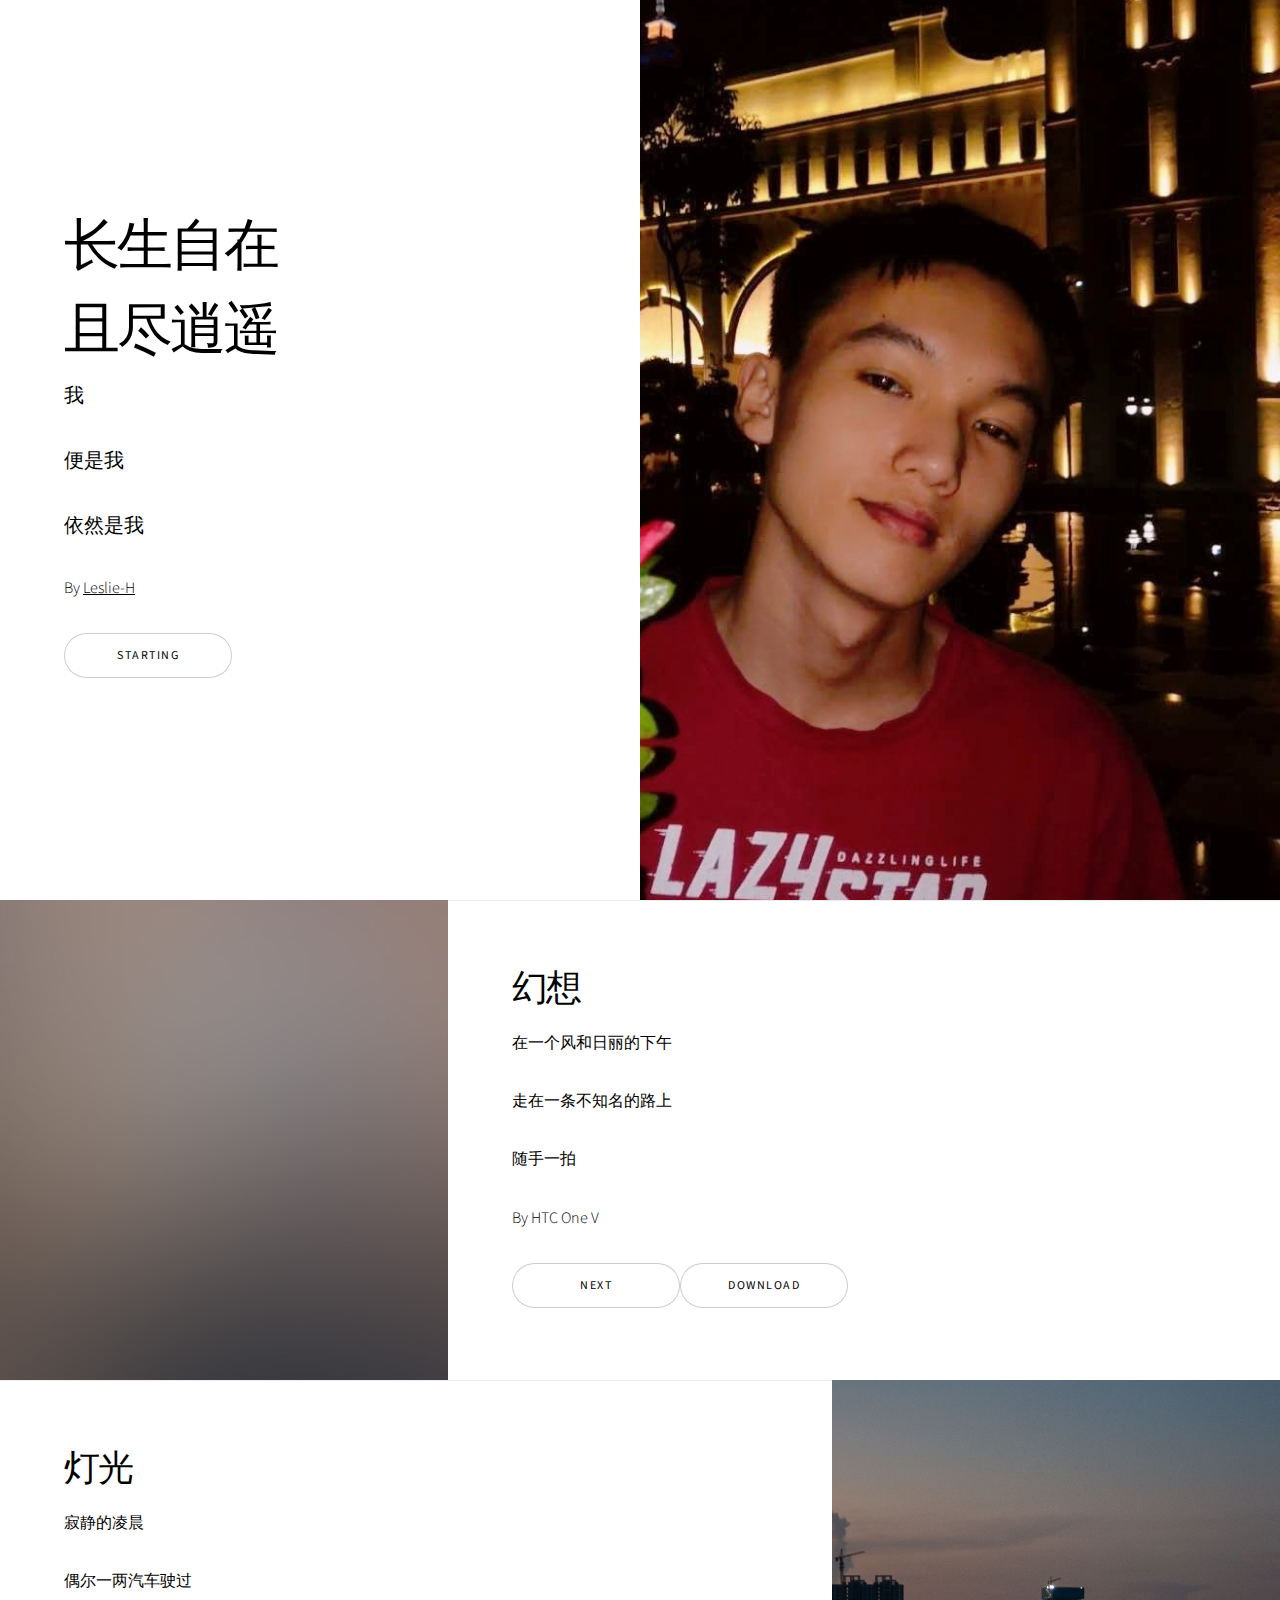
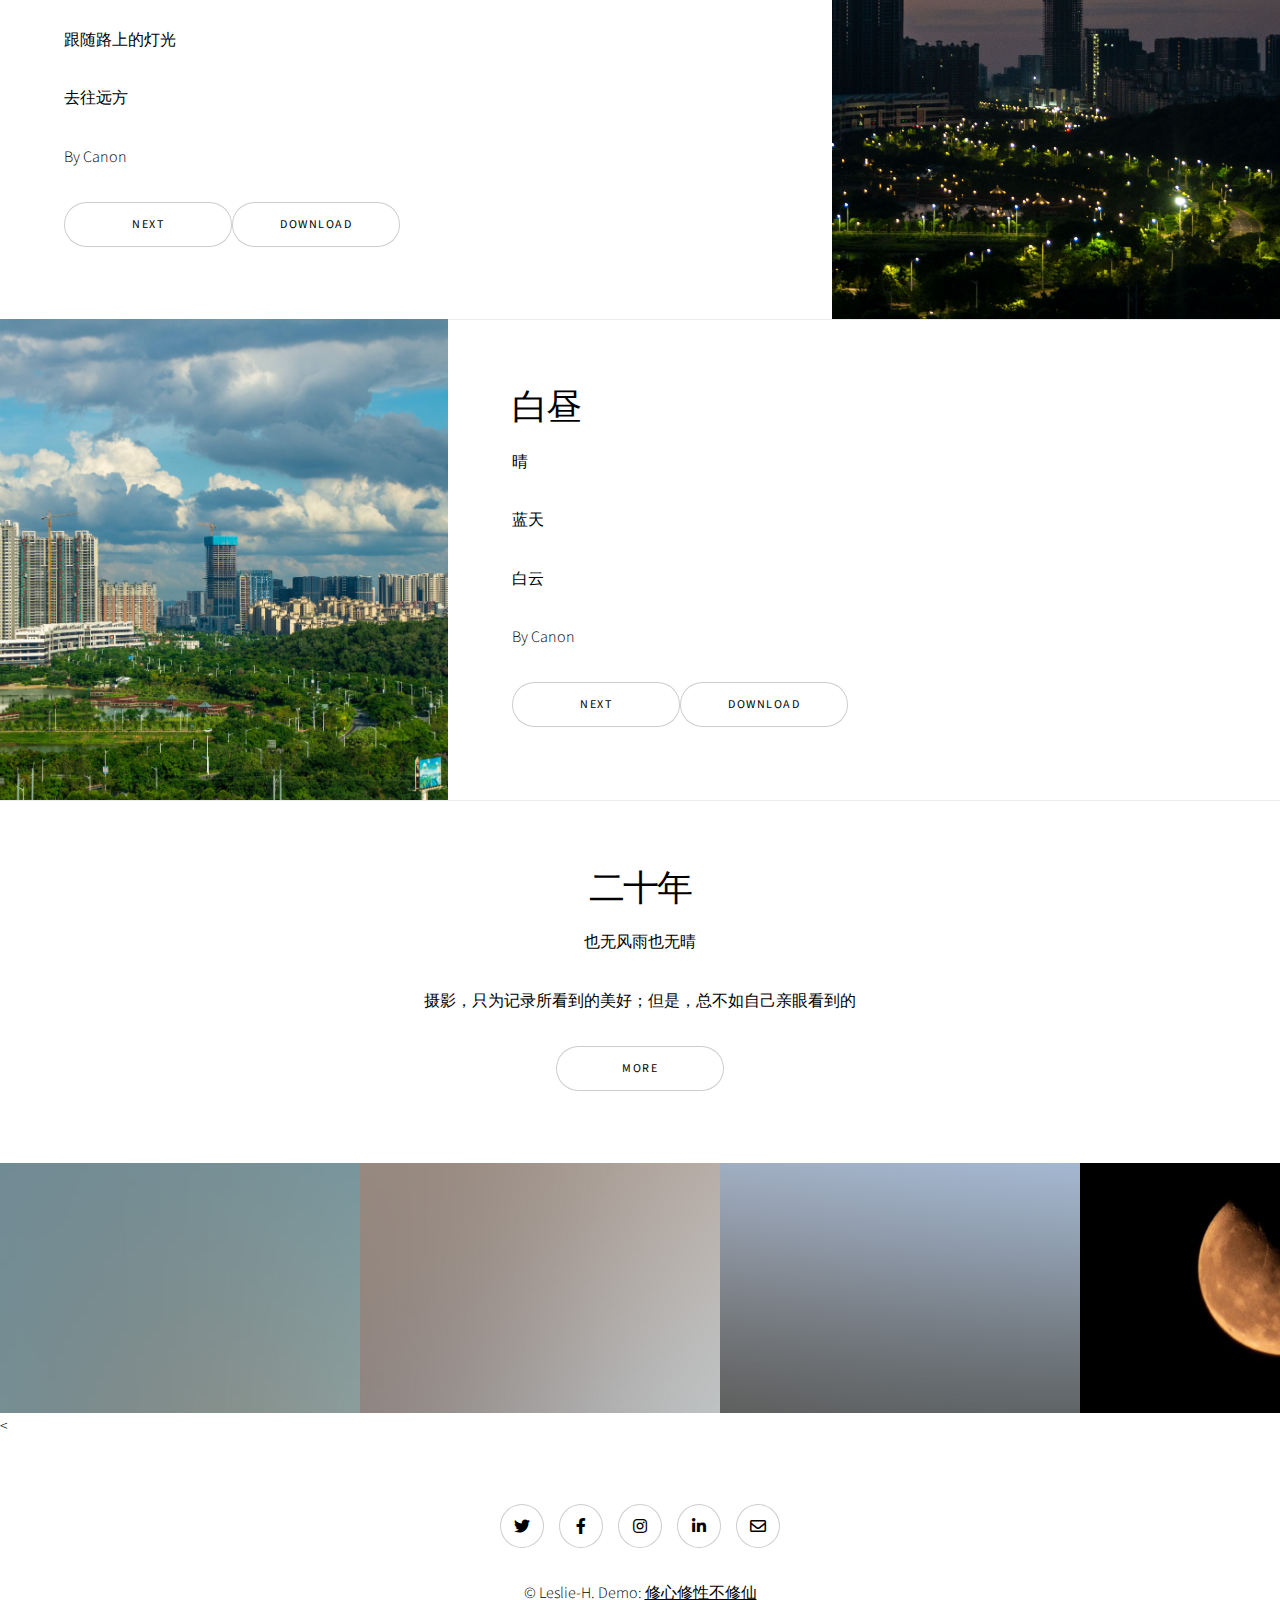
==== index.html @ ae7db15c "update" ====
<!DOCTYPE HTML>
<!--
	Story by HTML5 UP
	html5up.net | @ajlkn
	Free for personal and commercial use under the CCA 3.0 license (html5up.net/license)
-->
<html>
	<head>
		<!--  <link rel="shortcut icon" href=" /favicon.ico" />  -->
		<title>Leslie的天地</title>
		<meta charset="utf-8" />
		<meta name="viewport" content="width=device-width, initial-scale=1, user-scalable=no" />
		<link rel="shortcut icon" href="images/favicon.ico" />
		<link rel="stylesheet" href="assets/css/main.css" />
		<noscript><link rel="stylesheet" href="assets/css/noscript.css" /></noscript>
		<link rel="stylesheet" href="https://s.pageclip.co/v1/pageclip.css" media="screen">
	</head>
	<body class="is-preload">

		<!-- Wrapper -->
			<div id="wrapper" class="divided">

				<!-- One -->
					<section class="banner style1 orient-left content-align-left image-position-right fullscreen onload-image-fade-in onload-content-fade-right">
						<div class="content">
							<h1>长生自在</h1>
							<h1>且尽逍遥</h1>
							<p class="major">我</p>
							<p class="major">便是我</p>
							<p class="major">依然是我</p>
							<p>By	<a href="https://github.com/Leslie-Hung">Leslie-H</a></p>
							<ul class="actions stacked">
								<li><a href="#two" class="button big wide smooth-scroll-middle">starting</a></li>
							</ul>
						</div>
						<div class="image">
							<img src="images/banner.jpg" alt="" />
						</div>
					</section>

				<!-- Two -->
					<section class="spotlight style1 orient-right content-align-left image-position-center onscroll-image-fade-in" id="two">
						<div class="content">
							<h2>幻想</h2>
							<p>在一个风和日丽的下午</p>
							<p>走在一条不知名的路上</p>
							<p>随手一拍</p>
							<p>By	HTC One V</p>
							<ul class="actions stacked">
								<li><a href="#Three" class="button big wide smooth-scroll-middle">next</a><a href="images/spotlight01.jpg" class="button big wide smooth-scroll-middle" download >Download</a></li>
							</ul>
						</div>
						<div class="image">
							<img src="images/spotlight01.jpg" alt="" />
						</div>
					</section>

				<!-- Three -->
					<section class="spotlight style1 orient-left content-align-left image-position-center onscroll-image-fade-in" id="Three">
						<div class="content">
							<h2>灯光</h2>
							<p>寂静的凌晨</p>
							<p>偶尔一两汽车驶过</p>
							<p>跟随路上的灯光</p>
							<p>去往远方</p>
							<p>By	Canon</p>
							<ul class="actions stacked">
								<li><a href="#Four" class="button big wide smooth-scroll-middle">next</a><a href="images/spotlight02.jpg" class="button big wide smooth-scroll-middle" download >Download</a></li>
							</ul>
						</div>
						<div class="image">
							<img src="images/spotlight02.jpg" alt="" />
						</div>
					</section>

				<!-- Four -->
					<section class="spotlight style1 orient-right content-align-left image-position-center onscroll-image-fade-in" id="Four">
						<div class="content">
							<h2>白昼</h2>
							<p>晴</p>
							<p>蓝天</p>
							<p>白云</p>
							<p>By	Canon</p>
							<ul class="actions stacked">
								<li><a href="#more" class="button big wide smooth-scroll-middle">next</a><a href="images/spotlight03.jpg" class="button big wide smooth-scroll-middle" download >Download</a></li>
							</ul>
						</div>
						<div class="image">
							<img src="images/spotlight03.jpg" alt="" />
						</div>
					</section>

				<!-- Five -->
					<section class="wrapper style1 align-center" id="more">
						<div class="inner">
							<h2>二十年</h2>
							<p>也无风雨也无晴</p>
							<p>摄影，只为记录所看到的美好；但是，总不如自己亲眼看到的</p>
							<ul class="actions stacked">
								<li><a href="letter/Photos/index.html" class="button big wide smooth-scroll-middle">More</a></li>
							</ul>
						</div>

						<!-- Gallery -->
							<div class="gallery style2 medium lightbox onscroll-fade-in">
								<article>
									<a href="images/gallery/fulls/01.jpg" class="image">
										<img src="images/gallery/thumbs/01.jpg" alt="" />
									</a>
									<div class="caption">
										<h3>图书馆</h3>
										<p>角度不佳</p>
										<p>光线不好</p>
										<p>技术堪忧</p>
										<ul class="actions fixed">
											<li><span class="button small">点击查看</span></li>
										</ul>
									</div>
								</article>
								<article>
									<a href="images/gallery/fulls/02.jpg" class="image">
										<img src="images/gallery/thumbs/02.jpg" alt="" />
									</a>
									<div class="caption">
										<h3>亭</h3>
										<p>出自罗渣男之手</p>
										<ul class="actions fixed">
											<li><span class="button small">点击查看</span></li>
										</ul>
									</div>
								</article>
								<article>
									<a href="images/gallery/fulls/03.jpg" class="image">
										<img src="images/gallery/thumbs/03.jpg" alt="" />
									</a>
									<div class="caption">
										<h3>教学楼的走廊</h3>
										<p>随意而拍</p>
										<p>无意而为</p>
										<ul class="actions fixed">
											<li><span class="button small">点击查看</span></li>
										</ul>
									</div>
								</article>
								<article>
									<a href="images/gallery/fulls/04.jpg" class="image">
										<img src="images/gallery/thumbs/04.jpg" alt="" />
									</a>
									<div class="caption">
										<h3>家乡的月</h3>
										<p>By	Canon</p>
										<ul class="actions fixed">
											<li><span class="button small">点击查看</span></li>
										</ul>
									</div>
								</article>
								<article>
									<a href="images/gallery/fulls/05.jpg" class="image">
										<img src="images/gallery/thumbs/05.jpg" alt="" />
									</a>
									<div class="caption">
										<h3>宝山</h3>
										<p>By	Nubia</p>
										<ul class="actions fixed">
											<li><span class="button small">点击查看</span></li>
										</ul>
									</div>
								</article>
								<article>
									<a href="images/gallery/fulls/06.jpg" class="image">
										<img src="images/gallery/thumbs/06.jpg" alt="" />
									</a>
									<div class="caption">
										<h3>Sed Tempus</h3>
										<p>Lorem ipsum dolor amet, consectetur magna etiam elit. Etiam sed ultrices.</p>
										<ul class="actions fixed">
											<li><span class="button small">点击查看</span></li>
										</ul>
									</div>
								</article>
								<article>
									<a href="images/gallery/fulls/07.jpg" class="image">
										<img src="images/gallery/thumbs/07.jpg" alt="" />
									</a>
									<div class="caption">
										<h3>Ipsum Lorem</h3>
										<p>Lorem ipsum dolor amet, consectetur magna etiam elit. Etiam sed ultrices.</p>
										<ul class="actions fixed">
											<li><span class="button small">点击查看</span></li>
										</ul>
									</div>
								</article>
								<article>
									<a href="images/gallery/fulls/08.jpg" class="image">
										<img src="images/gallery/thumbs/08.jpg" alt="" />
									</a>
									<div class="caption">
										<h3>Magna Risus</h3>
										<p>Lorem ipsum dolor amet, consectetur magna etiam elit. Etiam sed ultrices.</p>
										<ul class="actions fixed">
											<li><span class="button small">点击查看</span></li>
										</ul>
									</div>
								</article>
								<article>
									<a href="images/gallery/fulls/09.jpg" class="image">
										<img src="images/gallery/thumbs/09.jpg" alt="" />
									</a>
									<div class="caption">
										<h3>Tempus Dolor</h3>
										<p>Lorem ipsum dolor amet, consectetur magna etiam elit. Etiam sed ultrices.</p>
										<ul class="actions fixed">
											<li><span class="button small">点击查看</span></li>
										</ul>
									</div>
								</article>
								<article>
									<a href="images/gallery/fulls/10.jpg" class="image">
										<img src="images/gallery/thumbs/10.jpg" alt="" />
									</a>
									<div class="caption">
										<h3>Sed Etiam</h3>
										<p>Lorem ipsum dolor amet, consectetur magna etiam elit. Etiam sed ultrices.</p>
										<ul class="actions fixed">
											<li><span class="button small">点击查看</span></li>
										</ul>
									</div>
								</article>
								<article>
									<a href="images/gallery/fulls/11.jpg" class="image">
										<img src="images/gallery/thumbs/11.jpg" alt="" />
									</a>
									<div class="caption">
										<h3>Magna Lorem</h3>
										<p>Lorem ipsum dolor amet, consectetur magna etiam elit. Etiam sed ultrices.</p>
										<ul class="actions fixed">
											<li><span class="button small">点击查看</span></li>
										</ul>
									</div>
								</article>
								<article>
									<a href="images/gallery/fulls/12.jpg" class="image">
										<img src="images/gallery/thumbs/12.jpg" alt="" />
									</a>
									<div class="caption">
										<h3>Ipsum Dolor</h3>
										<p>Lorem ipsum dolor amet, consectetur magna etiam elit. Etiam sed ultrices.</p>
										<ul class="actions fixed">
											<li><span class="button small">点击查看</span></li>
										</ul>
									</div>
								</article>
							</div>

					</section>

				<!-- Six --><!--
					<section class="wrapper style1 align-center">
						<div class="inner">
							<h2>Ipsum sed consequat</h2>
							<p>Lorem ipsum dolor sit amet, consectetur adipiscing elit. Morbi id ante sed ex pharetra lacinia sit amet vel massa. Donec facilisis laoreet nulla eu bibendum. Donec ut ex risus. Fusce lorem lectus, pharetra pretium massa et, hendrerit vestibulum odio lorem ipsum.</p>
							<div class="items style1 medium onscroll-fade-in">
								<section>
									<span class="icon style2 major fa-gem"></span>
									<h3>Lorem</h3>
									<p>Lorem ipsum dolor sit amet, consectetur adipiscing elit. Morbi dui turpis, cursus eget orci amet aliquam congue semper. Etiam eget ultrices risus nec tempor elit.</p>
								</section>
								<section>
									<span class="icon solid style2 major fa-save"></span>
									<h3>Ipsum</h3>
									<p>Lorem ipsum dolor sit amet, consectetur adipiscing elit. Morbi dui turpis, cursus eget orci amet aliquam congue semper. Etiam eget ultrices risus nec tempor elit.</p>
								</section>
								<section>
									<span class="icon solid style2 major fa-chart-bar"></span>
									<h3>Dolor</h3>
									<p>Lorem ipsum dolor sit amet, consectetur adipiscing elit. Morbi dui turpis, cursus eget orci amet aliquam congue semper. Etiam eget ultrices risus nec tempor elit.</p>
								</section>
								<section>
									<span class="icon solid style2 major fa-wifi"></span>
									<h3>Amet</h3>
									<p>Lorem ipsum dolor sit amet, consectetur adipiscing elit. Morbi dui turpis, cursus eget orci amet aliquam congue semper. Etiam eget ultrices risus nec tempor elit.</p>
								</section>
								<section>
									<span class="icon solid style2 major fa-cog"></span>
									<h3>Magna</h3>
									<p>Lorem ipsum dolor sit amet, consectetur adipiscing elit. Morbi dui turpis, cursus eget orci amet aliquam congue semper. Etiam eget ultrices risus nec tempor elit.</p>
								</section>
								<section>
									<span class="icon style2 major fa-paper-plane"></span>
									<h3>Tempus</h3>
									<p>Lorem ipsum dolor sit amet, consectetur adipiscing elit. Morbi dui turpis, cursus eget orci amet aliquam congue semper. Etiam eget ultrices risus nec tempor elit.</p>
								</section>
								<section>
									<span class="icon solid style2 major fa-desktop"></span>
									<h3>Aliquam</h3>
									<p>Lorem ipsum dolor sit amet, consectetur adipiscing elit. Morbi dui turpis, cursus eget orci amet aliquam congue semper. Etiam eget ultrices risus nec tempor elit.</p>
								</section>
								<section>
									<span class="icon solid style2 major fa-sync-alt"></span>
									<h3>Elit</h3>
									<p>Lorem ipsum dolor sit amet, consectetur adipiscing elit. Morbi dui turpis, cursus eget orci amet aliquam congue semper. Etiam eget ultrices risus nec tempor elit.</p>
								</section>
								<section>
									<span class="icon solid style2 major fa-hashtag"></span>
									<h3>Morbi</h3>
									<p>Lorem ipsum dolor sit amet, consectetur adipiscing elit. Morbi dui turpis, cursus eget orci amet aliquam congue semper. Etiam eget ultrices risus nec tempor elit.</p>
								</section>
								<section>
									<span class="icon solid style2 major fa-bolt"></span>
									<h3>Turpis</h3>
									<p>Lorem ipsum dolor sit amet, consectetur adipiscing elit. Morbi dui turpis, cursus eget orci amet aliquam congue semper. Etiam eget ultrices risus nec tempor elit.</p>
								</section>
								<section>
									<span class="icon solid style2 major fa-envelope"></span>
									<h3>Ultrices</h3>
									<p>Lorem ipsum dolor sit amet, consectetur adipiscing elit. Morbi dui turpis, cursus eget orci amet aliquam congue semper. Etiam eget ultrices risus nec tempor elit.</p>
								</section>
								<section>
									<span class="icon solid style2 major fa-leaf"></span>
									<h3>Risus</h3>
									<p>Lorem ipsum dolor sit amet, consectetur adipiscing elit. Morbi dui turpis, cursus eget orci amet aliquam congue semper. Etiam eget ultrices risus nec tempor elit.</p>
								</section>
							</div>
						</div>
					</section>-->

				<!-- Seven -->
<!-- 					<section class="wrapper style1 align-center" id="saysomething">
						<div class="inner medium">
							<h2>Do  you  want  to  say  something?</h2>

							<form action="https://send.pageclip.co/FTfpBRBKd0DCN9QmPbspVXirvVkIZuHs" class="pageclip-form" method="post">
							  <div class="fields">
									<div class="field half">
										<label for="username">Name</label>
										<input type="text" name="name" id="username" value="" />
									</div>
									<div class="field half">
										<label for="email">Email</label>
										<input type="email" name="email" id="email" value="" />
									</div>
									<div class="field">
										<label for="message">Message</label>
										<textarea name="message" id="message" rows="6"></textarea>
									</div>
								</div>
								<ul class="actions special">
									<li><input type="submit" name="submit" id="submit" value="发送" /></li>
								</ul>
							</form> -->
							<!-- <form action="program.php" method="post">
							    Channel 8 Title:<br><input type="text" name="name" value="Channel 7"><br>
							    Gain:<br><input type="text" name="email" value="4.000"><br>
							    Offset:<br><input type="text" name="message" value= "6.000"><br>
							    <input type="submit" id ="submitButton" value="Submit">
							</form> -->

							<<!-- form action="program.php" method="post">
								<div class="fields">
									<div class="field half">
										<label for="username">Name</label>
										<input type="text" name="name" id="username" value="" />
									</div>
									<div class="field half">
										<label for="email">Email</label>
										<input type="email" name="email" id="email" value="" />
									</div>
									<div class="field">
										<label for="message">Message</label>
										<textarea name="message" id="message" rows="6"></textarea>
									</div>
								</div>
								<ul class="actions special">
									<li><input type="submit" name="submit" id="submit" value="Send Message" /></li>
								</ul>
							</form>
 -->
						</div>
					</section>

				<!-- Footer -->
					<footer class="wrapper style1 align-center">
						<div class="inner">
							<ul class="icons">
								<li><a href="#" class="icon brands style2 fa-twitter"><span class="label">Twitter</span></a></li>
								<li><a href="#" class="icon brands style2 fa-facebook-f"><span class="label">Facebook</span></a></li>
								<li><a href="https://www.instagram.com/leslie__hung" class="icon brands style2 fa-instagram"><span class="label">Instagram</span></a></li>
								<li><a href="#" class="icon brands style2 fa-linkedin-in"><span class="label">LinkedIn</span></a></li>
								<li><a href="#" class="icon style2 fa-envelope"><span class="label">Email</span></a></li>
							</ul>
							<p>&copy; Leslie-H. Demo: <a href="https://github.com/Leslie-Hung/leslie-hung.github.io">修心修性不修仙</a></p>
						</div>
					</footer>

			</div>

		<!-- Scripts -->
			<script src="assets/js/jquery.min.js"></script>
			<script src="assets/js/jquery.scrollex.min.js"></script>
			<script src="assets/js/jquery.scrolly.min.js"></script>
			<script src="assets/js/browser.min.js"></script>
			<script src="assets/js/breakpoints.min.js"></script>
			<script src="assets/js/util.js"></script>
			<script src="assets/js/main.js"></script>
			<script src="https://s.pageclip.co/v1/pageclip.js" charset="utf-8"></script>

	</body>
</html>
---- assets/css/main.css ----
@import url(fontawesome-all.min.css);
@import url("https://fonts.googleapis.com/css?family=Source+Sans+Pro:300,300i,400,400i");

/*
	Story by HTML5 UP
	html5up.net | @ajlkn
	Free for personal and commercial use under the CCA 3.0 license (html5up.net/license)
*/

html, body, div, span, applet, object,
iframe, h1, h2, h3, h4, h5, h6, p, blockquote,
pre, a, abbr, acronym, address, big, cite,
code, del, dfn, em, img, ins, kbd, q, s, samp,
small, strike, strong, sub, sup, tt, var, b,
u, i, center, dl, dt, dd, ol, ul, li, fieldset,
form, label, legend, table, caption, tbody,
tfoot, thead, tr, th, td, article, aside,
canvas, details, embed, figure, figcaption,
footer, header, hgroup, menu, nav, output, ruby,
section, summary, time, mark, audio, video {
	margin: 0;
	padding: 0;
	border: 0;
	font-size: 100%;
	font: inherit;
	vertical-align: baseline;}

article, aside, details, figcaption, figure,
footer, header, hgroup, menu, nav, section {
	display: block;}

body {
	line-height: 1;
}

ol, ul {
	list-style: none;
}

blockquote, q {
	quotes: none;
}

	blockquote:before, blockquote:after, q:before, q:after {
		content: '';
		content: none;
	}

table {
	border-collapse: collapse;
	border-spacing: 0;
}

body {
	-webkit-text-size-adjust: none;
}

mark {
	background-color: transparent;
	color: inherit;
}

input::-moz-focus-inner {
	border: 0;
	padding: 0;
}

input, select, textarea {
	-moz-appearance: none;
	-webkit-appearance: none;
	-ms-appearance: none;
	appearance: none;
}

/* Basic */

	@-ms-viewport {
		width: device-width;
	}

	body {
		-ms-overflow-style: scrollbar;
	}

	@media screen and (max-width: 480px) {

		html, body {
			min-width: 320px;
		}

	}

	html {
		box-sizing: border-box;
	}

	*, *:before, *:after {
		box-sizing: inherit;
	}

	body {
		background: #ffffff;
	}

		body.is-preload *, body.is-preload *:before, body.is-preload *:after {
			-moz-animation: none !important;
			-webkit-animation: none !important;
			-ms-animation: none !important;
			animation: none !important;
			-moz-transition: none !important;
			-webkit-transition: none !important;
			-ms-transition: none !important;
			transition: none !important;
		}

/* Type */

	html {
		font-size: 18pt;
	}

		@media screen and (max-width: 1680px) {

			html {
				font-size: 14pt;
			}

		}

		@media screen and (max-width: 1280px) {

			html {
				font-size: 12pt;
			}

		}

		@media screen and (max-width: 736px) {

			html {
				font-size: 11pt;
			}

		}

		@media screen and (max-width: 360px) {

			html {
				font-size: 10pt;
			}

		}

	body {
		background-color: #ffffff;
		color: #000000;
	}

	body, input, select, textarea {
		font-family: "Source Sans Pro", Helvetica, sans-serif;
		font-size: 1rem;
		font-weight: 300;
		line-height: 1.65;
	}

	a {
		-moz-transition: color 0.2s ease-in-out;
		-webkit-transition: color 0.2s ease-in-out;
		-ms-transition: color 0.2s ease-in-out;
		transition: color 0.2s ease-in-out;
		text-decoration: underline;
	}

		a:hover {
			text-decoration: none;
		}

	strong, b {
		font-weight: 400;
	}

	em, i {
		font-style: italic;
	}

	p {
		margin: 0 0 2rem 0;
	}

		p.major {
			font-size: 1.25rem;
		}

	h1, h2, h3, h4, h5, h6 {
		font-weight: 300;
		line-height: 1.375;
		letter-spacing: -0.05em;
		margin: 0 0 1rem 0;
	}

		h1 a, h2 a, h3 a, h4 a, h5 a, h6 a {
			color: inherit;
			text-decoration: none;
		}

	h1 {
		font-size: 3.5rem;
		line-height: 1.2;
	}

	h2 {
		font-size: 2.25rem;
	}

	h3 {
		font-size: 1.5rem;
	}

	h4 {
		font-size: 1.1rem;
	}

	h5 {
		font-size: 0.9rem;
	}

	h6 {
		font-size: 0.7rem;
	}

	sub {
		font-size: 0.8rem;
		position: relative;
		top: 0.5rem;
	}

	sup {
		font-size: 0.8rem;
		position: relative;
		top: -0.5rem;
	}

	blockquote {
		border-left: solid 4px;
		font-style: italic;
		margin: 0 0 2rem 0;
		padding: 0.5rem 0 0.5rem 2rem;
	}

	code {
		border-radius: 4px;
		font-family: "Courier New", monospace;
		font-size: 0.9em;
		margin: 0 0.25rem;
		padding: 0.25rem 0.325rem;
	}

	pre {
		-webkit-overflow-scrolling: touch;
		font-family: "Courier New", monospace;
		font-size: 0.9em;
		margin: 0 0 2rem 0;
	}

		pre code {
			display: block;
			line-height: 1.5;
			padding: 0.75rem 1rem;
			overflow-x: auto;
		}

	hr {
		border: 0;
		border-bottom: solid 1px;
		margin: 2.5rem 0;
	}

		hr.major {
			margin: 3.5rem 0;
		}

	.align-left {
		text-align: left;
	}

	.align-center {
		text-align: center;
	}

	.align-right {
		text-align: right;
	}

	@media screen and (max-width: 736px) {

		p.major {
			font-size: 1.1rem;
		}

		h1 {
			font-size: 2.5rem;
		}

		h2 {
			font-size: 2rem;
		}

		h3 {
			font-size: 1.25rem;
		}

		h4 {
			font-size: 1rem;
		}

	}

	input, select, textarea {
		color: #000000;
	}

	a {
		color: #000000;
	}

		a:hover {
			color: #47D3E5;
		}

	strong, b {
		color: #000000;
	}

	h1, h2, h3, h4, h5, h6 {
		color: #000000;
	}

	blockquote {
		border-left-color: rgba(0, 0, 0, 0.2);
	}

	code {
		background: rgba(0, 0, 0, 0.05);
		border-color: rgba(0, 0, 0, 0.2);
	}

	hr {
		border-bottom-color: rgba(0, 0, 0, 0.2);
	}

/* Row */

	.row {
		display: flex;
		flex-wrap: wrap;
		box-sizing: border-box;
		align-items: stretch;
	}

		.row > * {
			box-sizing: border-box;
		}

		.row.gtr-uniform > * > :last-child {
			margin-bottom: 0;
		}

		.row.aln-left {
			justify-content: flex-start;
		}

		.row.aln-center {
			justify-content: center;
		}

		.row.aln-right {
			justify-content: flex-end;
		}

		.row.aln-top {
			align-items: flex-start;
		}

		.row.aln-middle {
			align-items: center;
		}

		.row.aln-bottom {
			align-items: flex-end;
		}

		.row > .imp {
			order: -1;
		}

		.row > .col-1 {
			width: 8.33333%;
		}

		.row > .off-1 {
			margin-left: 8.33333%;
		}

		.row > .col-2 {
			width: 16.66667%;
		}

		.row > .off-2 {
			margin-left: 16.66667%;
		}

		.row > .col-3 {
			width: 25%;
		}

		.row > .off-3 {
			margin-left: 25%;
		}

		.row > .col-4 {
			width: 33.33333%;
		}

		.row > .off-4 {
			margin-left: 33.33333%;
		}

		.row > .col-5 {
			width: 41.66667%;
		}

		.row > .off-5 {
			margin-left: 41.66667%;
		}

		.row > .col-6 {
			width: 50%;
		}

		.row > .off-6 {
			margin-left: 50%;
		}

		.row > .col-7 {
			width: 58.33333%;
		}

		.row > .off-7 {
			margin-left: 58.33333%;
		}

		.row > .col-8 {
			width: 66.66667%;
		}

		.row > .off-8 {
			margin-left: 66.66667%;
		}

		.row > .col-9 {
			width: 75%;
		}

		.row > .off-9 {
			margin-left: 75%;
		}

		.row > .col-10 {
			width: 83.33333%;
		}

		.row > .off-10 {
			margin-left: 83.33333%;
		}

		.row > .col-11 {
			width: 91.66667%;
		}

		.row > .off-11 {
			margin-left: 91.66667%;
		}

		.row > .col-12 {
			width: 100%;
		}

		.row > .off-12 {
			margin-left: 100%;
		}

		.row.gtr-0 {
			margin-top: 0;
			margin-left: 0rem;
		}

			.row.gtr-0 > * {
				padding: 0 0 0 0rem;
			}

			.row.gtr-0.gtr-uniform {
				margin-top: 0rem;
			}

				.row.gtr-0.gtr-uniform > * {
					padding-top: 0rem;
				}

		.row.gtr-25 {
			margin-top: 0;
			margin-left: -0.5rem;
		}

			.row.gtr-25 > * {
				padding: 0 0 0 0.5rem;
			}

			.row.gtr-25.gtr-uniform {
				margin-top: -0.5rem;
			}

				.row.gtr-25.gtr-uniform > * {
					padding-top: 0.5rem;
				}

		.row.gtr-50 {
			margin-top: 0;
			margin-left: -1rem;
		}

			.row.gtr-50 > * {
				padding: 0 0 0 1rem;
			}

			.row.gtr-50.gtr-uniform {
				margin-top: -1rem;
			}

				.row.gtr-50.gtr-uniform > * {
					padding-top: 1rem;
				}

		.row {
			margin-top: 0;
			margin-left: -2rem;
		}

			.row > * {
				padding: 0 0 0 2rem;
			}

			.row.gtr-uniform {
				margin-top: -2rem;
			}

				.row.gtr-uniform > * {
					padding-top: 2rem;
				}

		.row.gtr-150 {
			margin-top: 0;
			margin-left: -3rem;
		}

			.row.gtr-150 > * {
				padding: 0 0 0 3rem;
			}

			.row.gtr-150.gtr-uniform {
				margin-top: -3rem;
			}

				.row.gtr-150.gtr-uniform > * {
					padding-top: 3rem;
				}

		.row.gtr-200 {
			margin-top: 0;
			margin-left: -4rem;
		}

			.row.gtr-200 > * {
				padding: 0 0 0 4rem;
			}

			.row.gtr-200.gtr-uniform {
				margin-top: -4rem;
			}

				.row.gtr-200.gtr-uniform > * {
					padding-top: 4rem;
				}

		@media screen and (max-width: 1680px) {

			.row {
				display: flex;
				flex-wrap: wrap;
				box-sizing: border-box;
				align-items: stretch;
			}

				.row > * {
					box-sizing: border-box;
				}

				.row.gtr-uniform > * > :last-child {
					margin-bottom: 0;
				}

				.row.aln-left {
					justify-content: flex-start;
				}

				.row.aln-center {
					justify-content: center;
				}

				.row.aln-right {
					justify-content: flex-end;
				}

				.row.aln-top {
					align-items: flex-start;
				}

				.row.aln-middle {
					align-items: center;
				}

				.row.aln-bottom {
					align-items: flex-end;
				}

				.row > .imp-xlarge {
					order: -1;
				}

				.row > .col-1-xlarge {
					width: 8.33333%;
				}

				.row > .off-1-xlarge {
					margin-left: 8.33333%;
				}

				.row > .col-2-xlarge {
					width: 16.66667%;
				}

				.row > .off-2-xlarge {
					margin-left: 16.66667%;
				}

				.row > .col-3-xlarge {
					width: 25%;
				}

				.row > .off-3-xlarge {
					margin-left: 25%;
				}

				.row > .col-4-xlarge {
					width: 33.33333%;
				}

				.row > .off-4-xlarge {
					margin-left: 33.33333%;
				}

				.row > .col-5-xlarge {
					width: 41.66667%;
				}

				.row > .off-5-xlarge {
					margin-left: 41.66667%;
				}

				.row > .col-6-xlarge {
					width: 50%;
				}

				.row > .off-6-xlarge {
					margin-left: 50%;
				}

				.row > .col-7-xlarge {
					width: 58.33333%;
				}

				.row > .off-7-xlarge {
					margin-left: 58.33333%;
				}

				.row > .col-8-xlarge {
					width: 66.66667%;
				}

				.row > .off-8-xlarge {
					margin-left: 66.66667%;
				}

				.row > .col-9-xlarge {
					width: 75%;
				}

				.row > .off-9-xlarge {
					margin-left: 75%;
				}

				.row > .col-10-xlarge {
					width: 83.33333%;
				}

				.row > .off-10-xlarge {
					margin-left: 83.33333%;
				}

				.row > .col-11-xlarge {
					width: 91.66667%;
				}

				.row > .off-11-xlarge {
					margin-left: 91.66667%;
				}

				.row > .col-12-xlarge {
					width: 100%;
				}

				.row > .off-12-xlarge {
					margin-left: 100%;
				}

				.row.gtr-0 {
					margin-top: 0;
					margin-left: 0rem;
				}

					.row.gtr-0 > * {
						padding: 0 0 0 0rem;
					}

					.row.gtr-0.gtr-uniform {
						margin-top: 0rem;
					}

						.row.gtr-0.gtr-uniform > * {
							padding-top: 0rem;
						}

				.row.gtr-25 {
					margin-top: 0;
					margin-left: -0.5rem;
				}

					.row.gtr-25 > * {
						padding: 0 0 0 0.5rem;
					}

					.row.gtr-25.gtr-uniform {
						margin-top: -0.5rem;
					}

						.row.gtr-25.gtr-uniform > * {
							padding-top: 0.5rem;
						}

				.row.gtr-50 {
					margin-top: 0;
					margin-left: -1rem;
				}

					.row.gtr-50 > * {
						padding: 0 0 0 1rem;
					}

					.row.gtr-50.gtr-uniform {
						margin-top: -1rem;
					}

						.row.gtr-50.gtr-uniform > * {
							padding-top: 1rem;
						}

				.row {
					margin-top: 0;
					margin-left: -2rem;
				}

					.row > * {
						padding: 0 0 0 2rem;
					}

					.row.gtr-uniform {
						margin-top: -2rem;
					}

						.row.gtr-uniform > * {
							padding-top: 2rem;
						}

				.row.gtr-150 {
					margin-top: 0;
					margin-left: -3rem;
				}

					.row.gtr-150 > * {
						padding: 0 0 0 3rem;
					}

					.row.gtr-150.gtr-uniform {
						margin-top: -3rem;
					}

						.row.gtr-150.gtr-uniform > * {
							padding-top: 3rem;
						}

				.row.gtr-200 {
					margin-top: 0;
					margin-left: -4rem;
				}

					.row.gtr-200 > * {
						padding: 0 0 0 4rem;
					}

					.row.gtr-200.gtr-uniform {
						margin-top: -4rem;
					}

						.row.gtr-200.gtr-uniform > * {
							padding-top: 4rem;
						}

		}

		@media screen and (max-width: 1280px) {

			.row {
				display: flex;
				flex-wrap: wrap;
				box-sizing: border-box;
				align-items: stretch;
			}

				.row > * {
					box-sizing: border-box;
				}

				.row.gtr-uniform > * > :last-child {
					margin-bottom: 0;
				}

				.row.aln-left {
					justify-content: flex-start;
				}

				.row.aln-center {
					justify-content: center;
				}

				.row.aln-right {
					justify-content: flex-end;
				}

				.row.aln-top {
					align-items: flex-start;
				}

				.row.aln-middle {
					align-items: center;
				}

				.row.aln-bottom {
					align-items: flex-end;
				}

				.row > .imp-large {
					order: -1;
				}

				.row > .col-1-large {
					width: 8.33333%;
				}

				.row > .off-1-large {
					margin-left: 8.33333%;
				}

				.row > .col-2-large {
					width: 16.66667%;
				}

				.row > .off-2-large {
					margin-left: 16.66667%;
				}

				.row > .col-3-large {
					width: 25%;
				}

				.row > .off-3-large {
					margin-left: 25%;
				}

				.row > .col-4-large {
					width: 33.33333%;
				}

				.row > .off-4-large {
					margin-left: 33.33333%;
				}

				.row > .col-5-large {
					width: 41.66667%;
				}

				.row > .off-5-large {
					margin-left: 41.66667%;
				}

				.row > .col-6-large {
					width: 50%;
				}

				.row > .off-6-large {
					margin-left: 50%;
				}

				.row > .col-7-large {
					width: 58.33333%;
				}

				.row > .off-7-large {
					margin-left: 58.33333%;
				}

				.row > .col-8-large {
					width: 66.66667%;
				}

				.row > .off-8-large {
					margin-left: 66.66667%;
				}

				.row > .col-9-large {
					width: 75%;
				}

				.row > .off-9-large {
					margin-left: 75%;
				}

				.row > .col-10-large {
					width: 83.33333%;
				}

				.row > .off-10-large {
					margin-left: 83.33333%;
				}

				.row > .col-11-large {
					width: 91.66667%;
				}

				.row > .off-11-large {
					margin-left: 91.66667%;
				}

				.row > .col-12-large {
					width: 100%;
				}

				.row > .off-12-large {
					margin-left: 100%;
				}

				.row.gtr-0 {
					margin-top: 0;
					margin-left: 0rem;
				}

					.row.gtr-0 > * {
						padding: 0 0 0 0rem;
					}

					.row.gtr-0.gtr-uniform {
						margin-top: 0rem;
					}

						.row.gtr-0.gtr-uniform > * {
							padding-top: 0rem;
						}

				.row.gtr-25 {
					margin-top: 0;
					margin-left: -0.5rem;
				}

					.row.gtr-25 > * {
						padding: 0 0 0 0.5rem;
					}

					.row.gtr-25.gtr-uniform {
						margin-top: -0.5rem;
					}

						.row.gtr-25.gtr-uniform > * {
							padding-top: 0.5rem;
						}

				.row.gtr-50 {
					margin-top: 0;
					margin-left: -1rem;
				}

					.row.gtr-50 > * {
						padding: 0 0 0 1rem;
					}

					.row.gtr-50.gtr-uniform {
						margin-top: -1rem;
					}

						.row.gtr-50.gtr-uniform > * {
							padding-top: 1rem;
						}

				.row {
					margin-top: 0;
					margin-left: -2rem;
				}

					.row > * {
						padding: 0 0 0 2rem;
					}

					.row.gtr-uniform {
						margin-top: -2rem;
					}

						.row.gtr-uniform > * {
							padding-top: 2rem;
						}

				.row.gtr-150 {
					margin-top: 0;
					margin-left: -3rem;
				}

					.row.gtr-150 > * {
						padding: 0 0 0 3rem;
					}

					.row.gtr-150.gtr-uniform {
						margin-top: -3rem;
					}

						.row.gtr-150.gtr-uniform > * {
							padding-top: 3rem;
						}

				.row.gtr-200 {
					margin-top: 0;
					margin-left: -4rem;
				}

					.row.gtr-200 > * {
						padding: 0 0 0 4rem;
					}

					.row.gtr-200.gtr-uniform {
						margin-top: -4rem;
					}

						.row.gtr-200.gtr-uniform > * {
							padding-top: 4rem;
						}

		}

		@media screen and (max-width: 980px) {

			.row {
				display: flex;
				flex-wrap: wrap;
				box-sizing: border-box;
				align-items: stretch;
			}

				.row > * {
					box-sizing: border-box;
				}

				.row.gtr-uniform > * > :last-child {
					margin-bottom: 0;
				}

				.row.aln-left {
					justify-content: flex-start;
				}

				.row.aln-center {
					justify-content: center;
				}

				.row.aln-right {
					justify-content: flex-end;
				}

				.row.aln-top {
					align-items: flex-start;
				}

				.row.aln-middle {
					align-items: center;
				}

				.row.aln-bottom {
					align-items: flex-end;
				}

				.row > .imp-medium {
					order: -1;
				}

				.row > .col-1-medium {
					width: 8.33333%;
				}

				.row > .off-1-medium {
					margin-left: 8.33333%;
				}

				.row > .col-2-medium {
					width: 16.66667%;
				}

				.row > .off-2-medium {
					margin-left: 16.66667%;
				}

				.row > .col-3-medium {
					width: 25%;
				}

				.row > .off-3-medium {
					margin-left: 25%;
				}

				.row > .col-4-medium {
					width: 33.33333%;
				}

				.row > .off-4-medium {
					margin-left: 33.33333%;
				}

				.row > .col-5-medium {
					width: 41.66667%;
				}

				.row > .off-5-medium {
					margin-left: 41.66667%;
				}

				.row > .col-6-medium {
					width: 50%;
				}

				.row > .off-6-medium {
					margin-left: 50%;
				}

				.row > .col-7-medium {
					width: 58.33333%;
				}

				.row > .off-7-medium {
					margin-left: 58.33333%;
				}

				.row > .col-8-medium {
					width: 66.66667%;
				}

				.row > .off-8-medium {
					margin-left: 66.66667%;
				}

				.row > .col-9-medium {
					width: 75%;
				}

				.row > .off-9-medium {
					margin-left: 75%;
				}

				.row > .col-10-medium {
					width: 83.33333%;
				}

				.row > .off-10-medium {
					margin-left: 83.33333%;
				}

				.row > .col-11-medium {
					width: 91.66667%;
				}

				.row > .off-11-medium {
					margin-left: 91.66667%;
				}

				.row > .col-12-medium {
					width: 100%;
				}

				.row > .off-12-medium {
					margin-left: 100%;
				}

				.row.gtr-0 {
					margin-top: 0;
					margin-left: 0rem;
				}

					.row.gtr-0 > * {
						padding: 0 0 0 0rem;
					}

					.row.gtr-0.gtr-uniform {
						margin-top: 0rem;
					}

						.row.gtr-0.gtr-uniform > * {
							padding-top: 0rem;
						}

				.row.gtr-25 {
					margin-top: 0;
					margin-left: -0.5rem;
				}

					.row.gtr-25 > * {
						padding: 0 0 0 0.5rem;
					}

					.row.gtr-25.gtr-uniform {
						margin-top: -0.5rem;
					}

						.row.gtr-25.gtr-uniform > * {
							padding-top: 0.5rem;
						}

				.row.gtr-50 {
					margin-top: 0;
					margin-left: -1rem;
				}

					.row.gtr-50 > * {
						padding: 0 0 0 1rem;
					}

					.row.gtr-50.gtr-uniform {
						margin-top: -1rem;
					}

						.row.gtr-50.gtr-uniform > * {
							padding-top: 1rem;
						}

				.row {
					margin-top: 0;
					margin-left: -2rem;
				}

					.row > * {
						padding: 0 0 0 2rem;
					}

					.row.gtr-uniform {
						margin-top: -2rem;
					}

						.row.gtr-uniform > * {
							padding-top: 2rem;
						}

				.row.gtr-150 {
					margin-top: 0;
					margin-left: -3rem;
				}

					.row.gtr-150 > * {
						padding: 0 0 0 3rem;
					}

					.row.gtr-150.gtr-uniform {
						margin-top: -3rem;
					}

						.row.gtr-150.gtr-uniform > * {
							padding-top: 3rem;
						}

				.row.gtr-200 {
					margin-top: 0;
					margin-left: -4rem;
				}

					.row.gtr-200 > * {
						padding: 0 0 0 4rem;
					}

					.row.gtr-200.gtr-uniform {
						margin-top: -4rem;
					}

						.row.gtr-200.gtr-uniform > * {
							padding-top: 4rem;
						}

		}

		@media screen and (max-width: 736px) {

			.row {
				display: flex;
				flex-wrap: wrap;
				box-sizing: border-box;
				align-items: stretch;
			}

				.row > * {
					box-sizing: border-box;
				}

				.row.gtr-uniform > * > :last-child {
					margin-bottom: 0;
				}

				.row.aln-left {
					justify-content: flex-start;
				}

				.row.aln-center {
					justify-content: center;
				}

				.row.aln-right {
					justify-content: flex-end;
				}

				.row.aln-top {
					align-items: flex-start;
				}

				.row.aln-middle {
					align-items: center;
				}

				.row.aln-bottom {
					align-items: flex-end;
				}

				.row > .imp-small {
					order: -1;
				}

				.row > .col-1-small {
					width: 8.33333%;
				}

				.row > .off-1-small {
					margin-left: 8.33333%;
				}

				.row > .col-2-small {
					width: 16.66667%;
				}

				.row > .off-2-small {
					margin-left: 16.66667%;
				}

				.row > .col-3-small {
					width: 25%;
				}

				.row > .off-3-small {
					margin-left: 25%;
				}

				.row > .col-4-small {
					width: 33.33333%;
				}

				.row > .off-4-small {
					margin-left: 33.33333%;
				}

				.row > .col-5-small {
					width: 41.66667%;
				}

				.row > .off-5-small {
					margin-left: 41.66667%;
				}

				.row > .col-6-small {
					width: 50%;
				}

				.row > .off-6-small {
					margin-left: 50%;
				}

				.row > .col-7-small {
					width: 58.33333%;
				}

				.row > .off-7-small {
					margin-left: 58.33333%;
				}

				.row > .col-8-small {
					width: 66.66667%;
				}

				.row > .off-8-small {
					margin-left: 66.66667%;
				}

				.row > .col-9-small {
					width: 75%;
				}

				.row > .off-9-small {
					margin-left: 75%;
				}

				.row > .col-10-small {
					width: 83.33333%;
				}

				.row > .off-10-small {
					margin-left: 83.33333%;
				}

				.row > .col-11-small {
					width: 91.66667%;
				}

				.row > .off-11-small {
					margin-left: 91.66667%;
				}

				.row > .col-12-small {
					width: 100%;
				}

				.row > .off-12-small {
					margin-left: 100%;
				}

				.row.gtr-0 {
					margin-top: 0;
					margin-left: 0rem;
				}

					.row.gtr-0 > * {
						padding: 0 0 0 0rem;
					}

					.row.gtr-0.gtr-uniform {
						margin-top: 0rem;
					}

						.row.gtr-0.gtr-uniform > * {
							padding-top: 0rem;
						}

				.row.gtr-25 {
					margin-top: 0;
					margin-left: -0.5rem;
				}

					.row.gtr-25 > * {
						padding: 0 0 0 0.5rem;
					}

					.row.gtr-25.gtr-uniform {
						margin-top: -0.5rem;
					}

						.row.gtr-25.gtr-uniform > * {
							padding-top: 0.5rem;
						}

				.row.gtr-50 {
					margin-top: 0;
					margin-left: -1rem;
				}

					.row.gtr-50 > * {
						padding: 0 0 0 1rem;
					}

					.row.gtr-50.gtr-uniform {
						margin-top: -1rem;
					}

						.row.gtr-50.gtr-uniform > * {
							padding-top: 1rem;
						}

				.row {
					margin-top: 0;
					margin-left: -2rem;
				}

					.row > * {
						padding: 0 0 0 2rem;
					}

					.row.gtr-uniform {
						margin-top: -2rem;
					}

						.row.gtr-uniform > * {
							padding-top: 2rem;
						}

				.row.gtr-150 {
					margin-top: 0;
					margin-left: -3rem;
				}

					.row.gtr-150 > * {
						padding: 0 0 0 3rem;
					}

					.row.gtr-150.gtr-uniform {
						margin-top: -3rem;
					}

						.row.gtr-150.gtr-uniform > * {
							padding-top: 3rem;
						}

				.row.gtr-200 {
					margin-top: 0;
					margin-left: -4rem;
				}

					.row.gtr-200 > * {
						padding: 0 0 0 4rem;
					}

					.row.gtr-200.gtr-uniform {
						margin-top: -4rem;
					}

						.row.gtr-200.gtr-uniform > * {
							padding-top: 4rem;
						}

		}

		@media screen and (max-width: 480px) {

			.row {
				display: flex;
				flex-wrap: wrap;
				box-sizing: border-box;
				align-items: stretch;
			}

				.row > * {
					box-sizing: border-box;
				}

				.row.gtr-uniform > * > :last-child {
					margin-bottom: 0;
				}

				.row.aln-left {
					justify-content: flex-start;
				}

				.row.aln-center {
					justify-content: center;
				}

				.row.aln-right {
					justify-content: flex-end;
				}

				.row.aln-top {
					align-items: flex-start;
				}

				.row.aln-middle {
					align-items: center;
				}

				.row.aln-bottom {
					align-items: flex-end;
				}

				.row > .imp-xsmall {
					order: -1;
				}

				.row > .col-1-xsmall {
					width: 8.33333%;
				}

				.row > .off-1-xsmall {
					margin-left: 8.33333%;
				}

				.row > .col-2-xsmall {
					width: 16.66667%;
				}

				.row > .off-2-xsmall {
					margin-left: 16.66667%;
				}

				.row > .col-3-xsmall {
					width: 25%;
				}

				.row > .off-3-xsmall {
					margin-left: 25%;
				}

				.row > .col-4-xsmall {
					width: 33.33333%;
				}

				.row > .off-4-xsmall {
					margin-left: 33.33333%;
				}

				.row > .col-5-xsmall {
					width: 41.66667%;
				}

				.row > .off-5-xsmall {
					margin-left: 41.66667%;
				}

				.row > .col-6-xsmall {
					width: 50%;
				}

				.row > .off-6-xsmall {
					margin-left: 50%;
				}

				.row > .col-7-xsmall {
					width: 58.33333%;
				}

				.row > .off-7-xsmall {
					margin-left: 58.33333%;
				}

				.row > .col-8-xsmall {
					width: 66.66667%;
				}

				.row > .off-8-xsmall {
					margin-left: 66.66667%;
				}

				.row > .col-9-xsmall {
					width: 75%;
				}

				.row > .off-9-xsmall {
					margin-left: 75%;
				}

				.row > .col-10-xsmall {
					width: 83.33333%;
				}

				.row > .off-10-xsmall {
					margin-left: 83.33333%;
				}

				.row > .col-11-xsmall {
					width: 91.66667%;
				}

				.row > .off-11-xsmall {
					margin-left: 91.66667%;
				}

				.row > .col-12-xsmall {
					width: 100%;
				}

				.row > .off-12-xsmall {
					margin-left: 100%;
				}

				.row.gtr-0 {
					margin-top: 0;
					margin-left: 0rem;
				}

					.row.gtr-0 > * {
						padding: 0 0 0 0rem;
					}

					.row.gtr-0.gtr-uniform {
						margin-top: 0rem;
					}

						.row.gtr-0.gtr-uniform > * {
							padding-top: 0rem;
						}

				.row.gtr-25 {
					margin-top: 0;
					margin-left: -0.5rem;
				}

					.row.gtr-25 > * {
						padding: 0 0 0 0.5rem;
					}

					.row.gtr-25.gtr-uniform {
						margin-top: -0.5rem;
					}

						.row.gtr-25.gtr-uniform > * {
							padding-top: 0.5rem;
						}

				.row.gtr-50 {
					margin-top: 0;
					margin-left: -1rem;
				}

					.row.gtr-50 > * {
						padding: 0 0 0 1rem;
					}

					.row.gtr-50.gtr-uniform {
						margin-top: -1rem;
					}

						.row.gtr-50.gtr-uniform > * {
							padding-top: 1rem;
						}

				.row {
					margin-top: 0;
					margin-left: -2rem;
				}

					.row > * {
						padding: 0 0 0 2rem;
					}

					.row.gtr-uniform {
						margin-top: -2rem;
					}

						.row.gtr-uniform > * {
							padding-top: 2rem;
						}

				.row.gtr-150 {
					margin-top: 0;
					margin-left: -3rem;
				}

					.row.gtr-150 > * {
						padding: 0 0 0 3rem;
					}

					.row.gtr-150.gtr-uniform {
						margin-top: -3rem;
					}

						.row.gtr-150.gtr-uniform > * {
							padding-top: 3rem;
						}

				.row.gtr-200 {
					margin-top: 0;
					margin-left: -4rem;
				}

					.row.gtr-200 > * {
						padding: 0 0 0 4rem;
					}

					.row.gtr-200.gtr-uniform {
						margin-top: -4rem;
					}

						.row.gtr-200.gtr-uniform > * {
							padding-top: 4rem;
						}

		}

		@media screen and (max-width: 360px) {

			.row {
				display: flex;
				flex-wrap: wrap;
				box-sizing: border-box;
				align-items: stretch;
			}

				.row > * {
					box-sizing: border-box;
				}

				.row.gtr-uniform > * > :last-child {
					margin-bottom: 0;
				}

				.row.aln-left {
					justify-content: flex-start;
				}

				.row.aln-center {
					justify-content: center;
				}

				.row.aln-right {
					justify-content: flex-end;
				}

				.row.aln-top {
					align-items: flex-start;
				}

				.row.aln-middle {
					align-items: center;
				}

				.row.aln-bottom {
					align-items: flex-end;
				}

				.row > .imp-xxsmall {
					order: -1;
				}

				.row > .col-1-xxsmall {
					width: 8.33333%;
				}

				.row > .off-1-xxsmall {
					margin-left: 8.33333%;
				}

				.row > .col-2-xxsmall {
					width: 16.66667%;
				}

				.row > .off-2-xxsmall {
					margin-left: 16.66667%;
				}

				.row > .col-3-xxsmall {
					width: 25%;
				}

				.row > .off-3-xxsmall {
					margin-left: 25%;
				}

				.row > .col-4-xxsmall {
					width: 33.33333%;
				}

				.row > .off-4-xxsmall {
					margin-left: 33.33333%;
				}

				.row > .col-5-xxsmall {
					width: 41.66667%;
				}

				.row > .off-5-xxsmall {
					margin-left: 41.66667%;
				}

				.row > .col-6-xxsmall {
					width: 50%;
				}

				.row > .off-6-xxsmall {
					margin-left: 50%;
				}

				.row > .col-7-xxsmall {
					width: 58.33333%;
				}

				.row > .off-7-xxsmall {
					margin-left: 58.33333%;
				}

				.row > .col-8-xxsmall {
					width: 66.66667%;
				}

				.row > .off-8-xxsmall {
					margin-left: 66.66667%;
				}

				.row > .col-9-xxsmall {
					width: 75%;
				}

				.row > .off-9-xxsmall {
					margin-left: 75%;
				}

				.row > .col-10-xxsmall {
					width: 83.33333%;
				}

				.row > .off-10-xxsmall {
					margin-left: 83.33333%;
				}

				.row > .col-11-xxsmall {
					width: 91.66667%;
				}

				.row > .off-11-xxsmall {
					margin-left: 91.66667%;
				}

				.row > .col-12-xxsmall {
					width: 100%;
				}

				.row > .off-12-xxsmall {
					margin-left: 100%;
				}

				.row.gtr-0 {
					margin-top: 0;
					margin-left: 0rem;
				}

					.row.gtr-0 > * {
						padding: 0 0 0 0rem;
					}

					.row.gtr-0.gtr-uniform {
						margin-top: 0rem;
					}

						.row.gtr-0.gtr-uniform > * {
							padding-top: 0rem;
						}

				.row.gtr-25 {
					margin-top: 0;
					margin-left: -0.5rem;
				}

					.row.gtr-25 > * {
						padding: 0 0 0 0.5rem;
					}

					.row.gtr-25.gtr-uniform {
						margin-top: -0.5rem;
					}

						.row.gtr-25.gtr-uniform > * {
							padding-top: 0.5rem;
						}

				.row.gtr-50 {
					margin-top: 0;
					margin-left: -1rem;
				}

					.row.gtr-50 > * {
						padding: 0 0 0 1rem;
					}

					.row.gtr-50.gtr-uniform {
						margin-top: -1rem;
					}

						.row.gtr-50.gtr-uniform > * {
							padding-top: 1rem;
						}

				.row {
					margin-top: 0;
					margin-left: -2rem;
				}

					.row > * {
						padding: 0 0 0 2rem;
					}

					.row.gtr-uniform {
						margin-top: -2rem;
					}

						.row.gtr-uniform > * {
							padding-top: 2rem;
						}

				.row.gtr-150 {
					margin-top: 0;
					margin-left: -3rem;
				}

					.row.gtr-150 > * {
						padding: 0 0 0 3rem;
					}

					.row.gtr-150.gtr-uniform {
						margin-top: -3rem;
					}

						.row.gtr-150.gtr-uniform > * {
							padding-top: 3rem;
						}

				.row.gtr-200 {
					margin-top: 0;
					margin-left: -4rem;
				}

					.row.gtr-200 > * {
						padding: 0 0 0 4rem;
					}

					.row.gtr-200.gtr-uniform {
						margin-top: -4rem;
					}

						.row.gtr-200.gtr-uniform > * {
							padding-top: 4rem;
						}

		}

/* Box */

	.box {
		border-radius: 4px;
		border: solid 1px;
		margin-bottom: 2rem;
		padding: 1.5rem;
	}

		.box > :last-child,
		.box > :last-child > :last-child,
		.box > :last-child > :last-child > :last-child {
			margin-bottom: 0;
		}

		.box.alt {
			border: 0;
			border-radius: 0;
			padding: 0;
		}

	.box {
		border-color: rgba(0, 0, 0, 0.2);
	}

/* Button */

	input[type="submit"],
	input[type="reset"],
	input[type="button"],
	button,
	.button {
		-moz-appearance: none;
		-webkit-appearance: none;
		-ms-appearance: none;
		appearance: none;
		-moz-transition: background-color 0.2s ease-in-out, box-shadow 0.2s ease-in-out, color 0.2s ease-in-out;
		-webkit-transition: background-color 0.2s ease-in-out, box-shadow 0.2s ease-in-out, color 0.2s ease-in-out;
		-ms-transition: background-color 0.2s ease-in-out, box-shadow 0.2s ease-in-out, color 0.2s ease-in-out;
		transition: background-color 0.2s ease-in-out, box-shadow 0.2s ease-in-out, color 0.2s ease-in-out;
		border: 0;
		cursor: pointer;
		display: inline-block;
		font-weight: 400;
		letter-spacing: 0.125em;
		text-align: center;
		text-decoration: none;
		text-transform: uppercase;
		white-space: nowrap;
		font-size: 0.75rem;
		max-width: 20rem;
		height: 3.75em;
		line-height: 3.75em;
		border-radius: 3.75em;
		padding: 0 2.5em;
		text-overflow: ellipsis;
		overflow: hidden;
	}

		input[type="submit"].icon:before,
		input[type="reset"].icon:before,
		input[type="button"].icon:before,
		button.icon:before,
		.button.icon:before {
			margin-right: 0.5rem;
		}

		input[type="submit"].fit,
		input[type="reset"].fit,
		input[type="button"].fit,
		button.fit,
		.button.fit {
			width: 100%;
		}

		input[type="submit"].small,
		input[type="reset"].small,
		input[type="button"].small,
		button.small,
		.button.small {
			font-size: 0.6rem;
			height: 3.325em;
			line-height: 3.325em;
			border-radius: 3.325em;
			padding: 0 2em;
		}

		input[type="submit"].large,
		input[type="reset"].large,
		input[type="button"].large,
		button.large,
		.button.large {
			font-size: 0.8rem;
			height: 4em;
			line-height: 4em;
			border-radius: 4em;
			padding: 0 3em;
		}

		input[type="submit"].wide,
		input[type="reset"].wide,
		input[type="button"].wide,
		button.wide,
		.button.wide {
			min-width: 14em;
		}

		input[type="submit"].disabled, input[type="submit"]:disabled,
		input[type="reset"].disabled,
		input[type="reset"]:disabled,
		input[type="button"].disabled,
		input[type="button"]:disabled,
		button.disabled,
		button:disabled,
		.button.disabled,
		.button:disabled {
			pointer-events: none;
			opacity: 0.25;
		}

	input[type="submit"],
	input[type="reset"],
	input[type="button"],
	button,
	.button {
		background-color: transparent;
		box-shadow: inset 0 0 0 1px rgba(0, 0, 0, 0.2);
		color: #000000 !important;
	}

		input[type="submit"]:hover,
		input[type="reset"]:hover,
		input[type="button"]:hover,
		button:hover,
		.button:hover {
			box-shadow: inset 0 0 0 1px #47D3E5;
			color: #47D3E5 !important;
		}

		input[type="submit"]:active,
		input[type="reset"]:active,
		input[type="button"]:active,
		button:active,
		.button:active {
			background-color: rgba(71, 211, 229, 0.2);
			box-shadow: inset 0 0 0 1px #47D3E5;
			color: #47D3E5 !important;
		}

		input[type="submit"].primary,
		input[type="reset"].primary,
		input[type="button"].primary,
		button.primary,
		.button.primary {
			background-color: #000000;
			box-shadow: none;
			color: #ffffff !important;
		}

			input[type="submit"].primary:hover,
			input[type="reset"].primary:hover,
			input[type="button"].primary:hover,
			button.primary:hover,
			.button.primary:hover {
				background-color: #47D3E5;
			}

			input[type="submit"].primary:active,
			input[type="reset"].primary:active,
			input[type="button"].primary:active,
			button.primary:active,
			.button.primary:active {
				background-color: #1ebdd1;
			}

/* Form */

	form {
		margin: 0 0 2rem 0;
	}

		form > :last-child {
			margin-bottom: 0;
		}

		form > .fields {
			display: -moz-flex;
			display: -webkit-flex;
			display: -ms-flex;
			display: flex;
			-moz-flex-wrap: wrap;
			-webkit-flex-wrap: wrap;
			-ms-flex-wrap: wrap;
			flex-wrap: wrap;
			width: calc(100% + 3rem);
			margin: -1.5rem 0 2rem -1.5rem;
		}

			form > .fields > .field {
				-moz-flex-grow: 0;
				-webkit-flex-grow: 0;
				-ms-flex-grow: 0;
				flex-grow: 0;
				-moz-flex-shrink: 0;
				-webkit-flex-shrink: 0;
				-ms-flex-shrink: 0;
				flex-shrink: 0;
				padding: 1.5rem 0 0 1.5rem;
				width: calc(100% - 1.5rem);
			}

				form > .fields > .field.half {
					width: calc(50% - 0.75rem);
				}

				form > .fields > .field.third {
					width: calc(100%/3 - 0.5rem);
				}

				form > .fields > .field.quarter {
					width: calc(25% - 0.375rem);
				}

		@media screen and (max-width: 480px) {

			form > .fields {
				width: calc(100% + 3rem);
				margin: -1.5rem 0 2rem -1.5rem;
			}

				form > .fields > .field {
					padding: 1.5rem 0 0 1.5rem;
					width: calc(100% - 1.5rem);
				}

					form > .fields > .field.half {
						width: calc(100% - 1.5rem);
					}

					form > .fields > .field.third {
						width: calc(100% - 1.5rem);
					}

					form > .fields > .field.quarter {
						width: calc(100% - 1.5rem);
					}

		}

	label {
		display: block;
		font-size: 0.9rem;
		font-weight: 400;
		margin: 0 0 1rem 0;
	}

	input[type="text"],
	input[type="password"],
	input[type="email"],
	input[type="tel"],
	input[type="search"],
	input[type="url"],
	select,
	textarea {
		-moz-appearance: none;
		-webkit-appearance: none;
		-ms-appearance: none;
		appearance: none;
		background-color: transparent;
		border-radius: 4px;
		border: none;
		border: solid 1px;
		color: inherit;
		display: block;
		outline: 0;
		padding: 0 0.825rem;
		text-decoration: none;
		width: 100%;
	}

		input[type="text"]:invalid,
		input[type="password"]:invalid,
		input[type="email"]:invalid,
		input[type="tel"]:invalid,
		input[type="search"]:invalid,
		input[type="url"]:invalid,
		select:invalid,
		textarea:invalid {
			box-shadow: none;
		}

	select {
		background-size: 1.25rem;
		background-repeat: no-repeat;
		background-position: calc(100% - 1rem) center;
		height: 2.75rem;
		padding-right: 2.75rem;
		text-overflow: ellipsis;
	}

		select:focus::-ms-value {
			background-color: transparent;
		}

		select::-ms-expand {
			display: none;
		}

	input[type="text"],
	input[type="password"],
	input[type="email"],
	input[type="tel"],
	input[type="search"],
	input[type="url"],
	select {
		height: 2.75rem;
	}

	textarea {
		padding: 0.75rem 1rem;
	}

	input[type="checkbox"],
	input[type="radio"] {
		-moz-appearance: none;
		-webkit-appearance: none;
		-ms-appearance: none;
		appearance: none;
		display: block;
		float: left;
		margin-right: -2rem;
		opacity: 0;
		width: 1rem;
		z-index: -1;
	}

		input[type="checkbox"] + label,
		input[type="radio"] + label {
			text-decoration: none;
			-moz-user-select: none;
			-webkit-user-select: none;
			-ms-user-select: none;
			user-select: none;
			cursor: pointer;
			display: inline-block;
			font-size: 1rem;
			font-weight: 300;
			padding-left: 2.4rem;
			padding-right: 0.75rem;
			position: relative;
			margin-bottom: 0;
		}

			input[type="checkbox"] + label:before,
			input[type="radio"] + label:before {
				-moz-osx-font-smoothing: grayscale;
				-webkit-font-smoothing: antialiased;
				display: inline-block;
				font-style: normal;
				font-variant: normal;
				text-rendering: auto;
				line-height: 1;
				text-transform: none !important;
				font-family: 'Font Awesome 5 Free';
				font-weight: 900;
			}

			input[type="checkbox"] + label:before,
			input[type="radio"] + label:before {
				border-radius: 4px;
				border: solid 1px;
				content: '';
				display: inline-block;
				font-size: 0.8rem;
				height: 1.65rem;
				left: 0;
				line-height: 1.65rem;
				position: absolute;
				text-align: center;
				top: 0;
				width: 1.65rem;
			}

		input[type="checkbox"]:checked + label:before,
		input[type="radio"]:checked + label:before {
			content: '\f00c';
		}

	input[type="checkbox"] + label:before {
		border-radius: 4px;
	}

	input[type="radio"] + label:before {
		border-radius: 100%;
	}

	::-webkit-input-placeholder {
		opacity: 1.0;
	}

	:-moz-placeholder {
		opacity: 1.0;
	}

	::-moz-placeholder {
		opacity: 1.0;
	}

	:-ms-input-placeholder {
		opacity: 1.0;
	}

	label {
		color: #000000;
	}

	input[type="text"],
	input[type="password"],
	input[type="email"],
	input[type="tel"],
	input[type="search"],
	input[type="url"],
	select,
	textarea {
		border-color: rgba(0, 0, 0, 0.2);
	}

		input[type="text"]:focus,
		input[type="password"]:focus,
		input[type="email"]:focus,
		input[type="tel"]:focus,
		input[type="search"]:focus,
		input[type="url"]:focus,
		select:focus,
		textarea:focus {
			border-color: #47D3E5;
			box-shadow: 0 0 0 1px #47D3E5;
		}

	select {
		background-image: url("data:image/svg+xml;charset=utf8,%3Csvg xmlns='http://www.w3.org/2000/svg' width='40' height='40' preserveAspectRatio='none' viewBox='0 0 40 40'%3E%3Cpath d='M9.4,12.3l10.4,10.4l10.4-10.4c0.2-0.2,0.5-0.4,0.9-0.4c0.3,0,0.6,0.1,0.9,0.4l3.3,3.3c0.2,0.2,0.4,0.5,0.4,0.9 c0,0.4-0.1,0.6-0.4,0.9L20.7,31.9c-0.2,0.2-0.5,0.4-0.9,0.4c-0.3,0-0.6-0.1-0.9-0.4L4.3,17.3c-0.2-0.2-0.4-0.5-0.4-0.9 c0-0.4,0.1-0.6,0.4-0.9l3.3-3.3c0.2-0.2,0.5-0.4,0.9-0.4S9.1,12.1,9.4,12.3z' fill='rgba(0, 0, 0, 0.2)' /%3E%3C/svg%3E");
	}

		select option {
			color: #000000;
			background: #ffffff;
		}

	input[type="checkbox"] + label,
	input[type="radio"] + label {
		color: #000000;
	}

		input[type="checkbox"] + label:before,
		input[type="radio"] + label:before {
			border-color: rgba(0, 0, 0, 0.2);
		}

	input[type="checkbox"]:checked + label:before,
	input[type="radio"]:checked + label:before {
		background-color: #000000;
		border-color: #000000;
		color: #ffffff;
	}

	input[type="checkbox"]:focus + label:before,
	input[type="radio"]:focus + label:before {
		border-color: #47D3E5;
		box-shadow: 0 0 0 1px #47D3E5;
	}

	::-webkit-input-placeholder {
		color: rgba(0, 0, 0, 0.75) !important;
	}

	:-moz-placeholder {
		color: rgba(0, 0, 0, 0.75) !important;
	}

	::-moz-placeholder {
		color: rgba(0, 0, 0, 0.75) !important;
	}

	:-ms-input-placeholder {
		color: rgba(0, 0, 0, 0.75) !important;
	}

/* Icon */

	.icon {
		text-decoration: none;
		border-bottom: none;
		position: relative;
		text-align: center;
	}

		.icon:before {
			-moz-osx-font-smoothing: grayscale;
			-webkit-font-smoothing: antialiased;
			display: inline-block;
			font-style: normal;
			font-variant: normal;
			text-rendering: auto;
			line-height: 1;
			text-transform: none !important;
			font-family: 'Font Awesome 5 Free';
			font-weight: 400;
		}

		.icon > .label {
			display: none;
		}

		.icon:before {
			line-height: inherit;
		}

		.icon.solid:before {
			font-weight: 900;
		}

		.icon.brands:before {
			font-family: 'Font Awesome 5 Brands';
		}

		.icon.style2:before {
			border-radius: 2.75em;
			display: inline-block;
			height: 2.75em;
			line-height: 2.75em;
			width: 2.75em;
		}

		.icon.major {
			display: block;
			margin: 0 0 1rem 0;
		}

			.icon.major:before {
				font-size: 1.25rem;
			}

	a.icon.style2:before {
		-moz-transition: background-color 0.2s ease-in-out, box-shadow 0.2s ease-in-out, color 0.2s ease-in-out;
		-webkit-transition: background-color 0.2s ease-in-out, box-shadow 0.2s ease-in-out, color 0.2s ease-in-out;
		-ms-transition: background-color 0.2s ease-in-out, box-shadow 0.2s ease-in-out, color 0.2s ease-in-out;
		transition: background-color 0.2s ease-in-out, box-shadow 0.2s ease-in-out, color 0.2s ease-in-out;
	}

	.icon.style2:before {
		box-shadow: inset 0 0 0 1px rgba(0, 0, 0, 0.2);
	}

	a.icon.style2:hover:before {
		box-shadow: inset 0 0 0 1px #47D3E5;
		color: #47D3E5;
	}

	a.icon.style2:active:before {
		background-color: rgba(71, 211, 229, 0.1);
		box-shadow: inset 0 0 0 1px #47D3E5;
		color: #47D3E5;
	}

/* Image */

	.image {
		border: 0;
		border-radius: 4px;
		display: inline-block;
		position: relative;
	}

		.image img {
			display: block;
			border-radius: 4px;
		}

		.image.left, .image.right {
			width: 40%;
			max-width: 10rem;
		}

			.image.left img, .image.right img {
				width: 100%;
			}

		.image.left {
			float: left;
			margin: 0 1.5rem 1rem 0;
			top: 0.25rem;
		}

		.image.right {
			float: right;
			margin: 0 0 1rem 1.5rem;
			top: 0.25rem;
		}

		.image.fit {
			display: block;
			margin: 0 0 2rem 0;
			width: 100%;
		}

			.image.fit img {
				width: 100%;
			}

		.image.main {
			display: block;
			margin: 0 0 3rem 0;
			width: 100%;
		}

			.image.main img {
				width: 100%;
			}

/* List */

	ol {
		list-style: decimal;
		margin: 0 0 2rem 0;
		padding-left: 1.25rem;
	}

		ol li {
			padding-left: 0.25rem;
		}

	ul {
		list-style: disc;
		margin: 0 0 2rem 0;
		padding-left: 1rem;
	}

		ul li {
			padding-left: 0.5rem;
		}

		ul.alt {
			list-style: none;
			padding-left: 0;
		}

			ul.alt li {
				border-top: solid 1px;
				padding: 0.5rem 0;
			}

				ul.alt li:first-child {
					border-top: 0;
					padding-top: 0;
				}

	dl {
		margin: 0 0 2rem 0;
	}

		dl dt {
			display: block;
			font-weight: 400;
			margin: 0 0 1rem 0;
		}

		dl dd {
			margin-left: 2rem;
		}

		dl.style2 dt {
			width: 25%;
			float: left;
		}

		dl.style2 dd {
			width: 70%;
			float: left;
		}

		dl.style2:after {
			content: '';
			display: block;
			clear: both;
		}

	ul.alt li {
		border-top-color: rgba(0, 0, 0, 0.2);
	}

/* Actions */

	ul.actions {
		display: -moz-flex;
		display: -webkit-flex;
		display: -ms-flex;
		display: flex;
		cursor: default;
		list-style: none;
		margin-left: -1rem;
		padding-left: 0;
	}

		ul.actions li {
			padding: 0 0 0 1rem;
			vertical-align: middle;
		}

		ul.actions.special {
			-moz-justify-content: center;
			-webkit-justify-content: center;
			-ms-justify-content: center;
			justify-content: center;
			width: 100%;
			margin-left: 0;
		}

			ul.actions.special li:first-child {
				padding-left: 0;
			}

		ul.actions.stacked {
			-moz-flex-direction: column;
			-webkit-flex-direction: column;
			-ms-flex-direction: column;
			flex-direction: column;
			margin-left: 0;
		}

			ul.actions.stacked li {
				padding: 1.3rem 0 0 0;
			}

				ul.actions.stacked li:first-child {
					padding-top: 0;
				}

		ul.actions.fit {
			width: calc(100% + 1rem);
		}

			ul.actions.fit li {
				-moz-flex-grow: 1;
				-webkit-flex-grow: 1;
				-ms-flex-grow: 1;
				flex-grow: 1;
				-moz-flex-shrink: 1;
				-webkit-flex-shrink: 1;
				-ms-flex-shrink: 1;
				flex-shrink: 1;
				width: 100%;
			}

				ul.actions.fit li > * {
					width: 100%;
				}

			ul.actions.fit.stacked {
				width: 100%;
			}

		@media screen and (max-width: 480px) {

			ul.actions:not(.fixed) {
				-moz-flex-direction: column;
				-webkit-flex-direction: column;
				-ms-flex-direction: column;
				flex-direction: column;
				margin-left: 0;
				width: 100% !important;
			}

				ul.actions:not(.fixed) li {
					-moz-flex-grow: 1;
					-webkit-flex-grow: 1;
					-ms-flex-grow: 1;
					flex-grow: 1;
					-moz-flex-shrink: 1;
					-webkit-flex-shrink: 1;
					-ms-flex-shrink: 1;
					flex-shrink: 1;
					padding: 1rem 0 0 0;
					text-align: center;
					width: 100%;
				}

					ul.actions:not(.fixed) li > * {
						width: 100%;
					}

					ul.actions:not(.fixed) li:first-child {
						padding-top: 0;
					}

					ul.actions:not(.fixed) li input[type="submit"],
					ul.actions:not(.fixed) li input[type="reset"],
					ul.actions:not(.fixed) li input[type="button"],
					ul.actions:not(.fixed) li button,
					ul.actions:not(.fixed) li .button {
						width: 100%;
					}

						ul.actions:not(.fixed) li input[type="submit"].icon:before,
						ul.actions:not(.fixed) li input[type="reset"].icon:before,
						ul.actions:not(.fixed) li input[type="button"].icon:before,
						ul.actions:not(.fixed) li button.icon:before,
						ul.actions:not(.fixed) li .button.icon:before {
							margin-left: -0.5rem;
						}

		}

/* Icons */

	ul.icons {
		cursor: default;
		list-style: none;
		padding-left: 0;
	}

		ul.icons li {
			display: inline-block;
			padding: 0 0.75rem 0 0;
		}

			ul.icons li:last-child {
				padding-right: 0;
			}

/* Section/Article */

	section.special, article.special {
		text-align: center;
	}

	header p {
		position: relative;
		margin: -0.65rem 0 1.5rem 0;
		font-style: italic;
	}

	header h1 + p {
		font-size: 1.375rem;
	}

	header h2 + p {
		font-size: 1.25rem;
	}

	header h3 + p {
		font-size: 1.1rem;
	}

	header h4 + p,
	header h5 + p,
	header h6 + p {
		font-size: 0.9rem;
	}

	header p {
		color: rgba(0, 0, 0, 0.75);
	}

/* Table */

	.table-wrapper {
		-webkit-overflow-scrolling: touch;
		margin: 0 0 2rem 0;
		overflow-x: auto;
	}

		.table-wrapper > table {
			margin-bottom: 0;
		}

	table {
		margin: 0 0 2rem 0;
		width: 100%;
	}

		table tbody tr {
			border: solid 1px;
			border-left: 0;
			border-right: 0;
		}

		table td {
			padding: 0.75rem 0.75rem;
		}

		table th {
			font-size: 0.9rem;
			font-weight: 400;
			padding: 0 0.75rem 0.75rem 0.75rem;
			text-align: left;
		}

		table thead {
			border-bottom: solid 2px;
		}

		table tfoot {
			border-top: solid 2px;
		}

		table.alt {
			border-collapse: separate;
		}

			table.alt tbody tr td {
				border: solid 1px;
				border-left-width: 0;
				border-top-width: 0;
			}

				table.alt tbody tr td:first-child {
					border-left-width: 1px;
				}

			table.alt tbody tr:first-child td {
				border-top-width: 1px;
			}

			table.alt thead {
				border-bottom: 0;
			}

			table.alt tfoot {
				border-top: 0;
			}

		table.fixed {
			table-layout: fixed;
		}

	table tbody tr {
		border-color: rgba(0, 0, 0, 0.2);
	}

		table tbody tr:nth-child(2n + 1) {
			background-color: rgba(0, 0, 0, 0.05);
		}

		table tbody tr.alt {
			background-color: rgba(0, 0, 0, 0.05) !important;
		}

	table th {
		color: #000000;
	}

	table thead {
		border-bottom-color: rgba(0, 0, 0, 0.2);
	}

	table tfoot {
		border-top-color: rgba(0, 0, 0, 0.2);
	}

	table.alt tbody tr td {
		border-color: rgba(0, 0, 0, 0.2);
	}

	table.uniform tbody tr:nth-child(2n + 1) {
		background-color: transparent;
	}

/* Banner (transitions) */

	.banner.onload-content-fade-up .content {
		-moz-transition: opacity 0.75s ease-in-out, -moz-transform 0.75s ease-in-out;
		-webkit-transition: opacity 0.75s ease-in-out, -webkit-transform 0.75s ease-in-out;
		-ms-transition: opacity 0.75s ease-in-out, -ms-transform 0.75s ease-in-out;
		transition: opacity 0.75s ease-in-out, transform 0.75s ease-in-out;
	}

	body.is-preload .banner.onload-content-fade-up .content {
		-moz-transform: translateY(1rem);
		-webkit-transform: translateY(1rem);
		-ms-transform: translateY(1rem);
		transform: translateY(1rem);
		opacity: 0;
	}

	.banner.onload-content-fade-down .content {
		-moz-transition: opacity 0.75s ease-in-out, -moz-transform 0.75s ease-in-out;
		-webkit-transition: opacity 0.75s ease-in-out, -webkit-transform 0.75s ease-in-out;
		-ms-transition: opacity 0.75s ease-in-out, -ms-transform 0.75s ease-in-out;
		transition: opacity 0.75s ease-in-out, transform 0.75s ease-in-out;
	}

	body.is-preload .banner.onload-content-fade-down .content {
		-moz-transform: translateY(-1rem);
		-webkit-transform: translateY(-1rem);
		-ms-transform: translateY(-1rem);
		transform: translateY(-1rem);
		opacity: 0;
	}

	.banner.onload-content-fade-left .content {
		-moz-transition: opacity 0.75s ease-in-out, -moz-transform 0.75s ease-in-out;
		-webkit-transition: opacity 0.75s ease-in-out, -webkit-transform 0.75s ease-in-out;
		-ms-transition: opacity 0.75s ease-in-out, -ms-transform 0.75s ease-in-out;
		transition: opacity 0.75s ease-in-out, transform 0.75s ease-in-out;
	}

	body.is-preload .banner.onload-content-fade-left .content {
		-moz-transform: translateX(1rem);
		-webkit-transform: translateX(1rem);
		-ms-transform: translateX(1rem);
		transform: translateX(1rem);
		opacity: 0;
	}

	.banner.onload-content-fade-right .content {
		-moz-transition: opacity 0.75s ease-in-out, -moz-transform 0.75s ease-in-out;
		-webkit-transition: opacity 0.75s ease-in-out, -webkit-transform 0.75s ease-in-out;
		-ms-transition: opacity 0.75s ease-in-out, -ms-transform 0.75s ease-in-out;
		transition: opacity 0.75s ease-in-out, transform 0.75s ease-in-out;
	}

	body.is-preload .banner.onload-content-fade-right .content {
		-moz-transform: translateX(-1rem);
		-webkit-transform: translateX(-1rem);
		-ms-transform: translateX(-1rem);
		transform: translateX(-1rem);
		opacity: 0;
	}

	.banner.onload-content-fade-in .content {
		-moz-transition: opacity 0.75s ease-in-out;
		-webkit-transition: opacity 0.75s ease-in-out;
		-ms-transition: opacity 0.75s ease-in-out;
		transition: opacity 0.75s ease-in-out;
	}

	body.is-preload .banner.onload-content-fade-in .content {
		opacity: 0;
	}

	.banner.onload-image-fade-up .image {
		-moz-transition: opacity 0.75s ease-in-out, -moz-transform 0.75s ease-in-out;
		-webkit-transition: opacity 0.75s ease-in-out, -webkit-transform 0.75s ease-in-out;
		-ms-transition: opacity 0.75s ease-in-out, -ms-transform 0.75s ease-in-out;
		transition: opacity 0.75s ease-in-out, transform 0.75s ease-in-out;
	}

		.banner.onload-image-fade-up .image img {
			-moz-transition: opacity 0.75s ease-in-out;
			-webkit-transition: opacity 0.75s ease-in-out;
			-ms-transition: opacity 0.75s ease-in-out;
			transition: opacity 0.75s ease-in-out;
			-moz-transition-delay: 0.5625s;
			-webkit-transition-delay: 0.5625s;
			-ms-transition-delay: 0.5625s;
			transition-delay: 0.5625s;
		}

	body.is-preload .banner.onload-image-fade-up .image {
		-moz-transform: translateY(1rem);
		-webkit-transform: translateY(1rem);
		-ms-transform: translateY(1rem);
		transform: translateY(1rem);
		opacity: 0;
	}

		body.is-preload .banner.onload-image-fade-up .image img {
			opacity: 0;
		}

	.banner.onload-image-fade-down .image {
		-moz-transition: opacity 0.75s ease-in-out, -moz-transform 0.75s ease-in-out;
		-webkit-transition: opacity 0.75s ease-in-out, -webkit-transform 0.75s ease-in-out;
		-ms-transition: opacity 0.75s ease-in-out, -ms-transform 0.75s ease-in-out;
		transition: opacity 0.75s ease-in-out, transform 0.75s ease-in-out;
	}

		.banner.onload-image-fade-down .image img {
			-moz-transition: opacity 0.75s ease-in-out;
			-webkit-transition: opacity 0.75s ease-in-out;
			-ms-transition: opacity 0.75s ease-in-out;
			transition: opacity 0.75s ease-in-out;
			-moz-transition-delay: 0.5625s;
			-webkit-transition-delay: 0.5625s;
			-ms-transition-delay: 0.5625s;
			transition-delay: 0.5625s;
		}

	body.is-preload .banner.onload-image-fade-down .image {
		-moz-transform: translateY(-1rem);
		-webkit-transform: translateY(-1rem);
		-ms-transform: translateY(-1rem);
		transform: translateY(-1rem);
		opacity: 0;
	}

		body.is-preload .banner.onload-image-fade-down .image img {
			opacity: 0;
		}

	.banner.onload-image-fade-left .image {
		-moz-transition: opacity 0.75s ease-in-out, -moz-transform 0.75s ease-in-out;
		-webkit-transition: opacity 0.75s ease-in-out, -webkit-transform 0.75s ease-in-out;
		-ms-transition: opacity 0.75s ease-in-out, -ms-transform 0.75s ease-in-out;
		transition: opacity 0.75s ease-in-out, transform 0.75s ease-in-out;
	}

		.banner.onload-image-fade-left .image img {
			-moz-transition: opacity 0.75s ease-in-out;
			-webkit-transition: opacity 0.75s ease-in-out;
			-ms-transition: opacity 0.75s ease-in-out;
			transition: opacity 0.75s ease-in-out;
			-moz-transition-delay: 0.5625s;
			-webkit-transition-delay: 0.5625s;
			-ms-transition-delay: 0.5625s;
			transition-delay: 0.5625s;
		}

	body.is-preload .banner.onload-image-fade-left .image {
		-moz-transform: translateX(1rem);
		-webkit-transform: translateX(1rem);
		-ms-transform: translateX(1rem);
		transform: translateX(1rem);
		opacity: 0;
	}

		body.is-preload .banner.onload-image-fade-left .image img {
			opacity: 0;
		}

	.banner.onload-image-fade-right .image {
		-moz-transition: opacity 0.75s ease-in-out, -moz-transform 0.75s ease-in-out;
		-webkit-transition: opacity 0.75s ease-in-out, -webkit-transform 0.75s ease-in-out;
		-ms-transition: opacity 0.75s ease-in-out, -ms-transform 0.75s ease-in-out;
		transition: opacity 0.75s ease-in-out, transform 0.75s ease-in-out;
	}

		.banner.onload-image-fade-right .image img {
			-moz-transition: opacity 0.75s ease-in-out;
			-webkit-transition: opacity 0.75s ease-in-out;
			-ms-transition: opacity 0.75s ease-in-out;
			transition: opacity 0.75s ease-in-out;
			-moz-transition-delay: 0.5625s;
			-webkit-transition-delay: 0.5625s;
			-ms-transition-delay: 0.5625s;
			transition-delay: 0.5625s;
		}

	body.is-preload .banner.onload-image-fade-right .image {
		-moz-transform: translateX(-1rem);
		-webkit-transform: translateX(-1rem);
		-ms-transform: translateX(-1rem);
		transform: translateX(-1rem);
		opacity: 0;
	}

		body.is-preload .banner.onload-image-fade-right .image img {
			opacity: 0;
		}

	.banner.onload-image-fade-in .image img {
		-moz-transition: opacity 0.75s ease-in-out;
		-webkit-transition: opacity 0.75s ease-in-out;
		-ms-transition: opacity 0.75s ease-in-out;
		transition: opacity 0.75s ease-in-out;
	}

	body.is-preload .banner.onload-image-fade-in .image img {
		opacity: 0;
	}

	.banner.onscroll-content-fade-up .content {
		-moz-transition: opacity 0.75s ease-in-out, -moz-transform 0.75s ease-in-out;
		-webkit-transition: opacity 0.75s ease-in-out, -webkit-transform 0.75s ease-in-out;
		-ms-transition: opacity 0.75s ease-in-out, -ms-transform 0.75s ease-in-out;
		transition: opacity 0.75s ease-in-out, transform 0.75s ease-in-out;
	}

	.banner.onscroll-content-fade-up.is-inactive .content {
		-moz-transform: translateY(1rem);
		-webkit-transform: translateY(1rem);
		-ms-transform: translateY(1rem);
		transform: translateY(1rem);
		opacity: 0;
	}

	.banner.onscroll-content-fade-down .content {
		-moz-transition: opacity 0.75s ease-in-out, -moz-transform 0.75s ease-in-out;
		-webkit-transition: opacity 0.75s ease-in-out, -webkit-transform 0.75s ease-in-out;
		-ms-transition: opacity 0.75s ease-in-out, -ms-transform 0.75s ease-in-out;
		transition: opacity 0.75s ease-in-out, transform 0.75s ease-in-out;
	}

	.banner.onscroll-content-fade-down.is-inactive .content {
		-moz-transform: translateY(-1rem);
		-webkit-transform: translateY(-1rem);
		-ms-transform: translateY(-1rem);
		transform: translateY(-1rem);
		opacity: 0;
	}

	.banner.onscroll-content-fade-left .content {
		-moz-transition: opacity 0.75s ease-in-out, -moz-transform 0.75s ease-in-out;
		-webkit-transition: opacity 0.75s ease-in-out, -webkit-transform 0.75s ease-in-out;
		-ms-transition: opacity 0.75s ease-in-out, -ms-transform 0.75s ease-in-out;
		transition: opacity 0.75s ease-in-out, transform 0.75s ease-in-out;
	}

	.banner.onscroll-content-fade-left.is-inactive .content {
		-moz-transform: translateX(1rem);
		-webkit-transform: translateX(1rem);
		-ms-transform: translateX(1rem);
		transform: translateX(1rem);
		opacity: 0;
	}

	.banner.onscroll-content-fade-right .content {
		-moz-transition: opacity 0.75s ease-in-out, -moz-transform 0.75s ease-in-out;
		-webkit-transition: opacity 0.75s ease-in-out, -webkit-transform 0.75s ease-in-out;
		-ms-transition: opacity 0.75s ease-in-out, -ms-transform 0.75s ease-in-out;
		transition: opacity 0.75s ease-in-out, transform 0.75s ease-in-out;
	}

	.banner.onscroll-content-fade-right.is-inactive .content {
		-moz-transform: translateX(-1rem);
		-webkit-transform: translateX(-1rem);
		-ms-transform: translateX(-1rem);
		transform: translateX(-1rem);
		opacity: 0;
	}

	.banner.onscroll-content-fade-in .content {
		-moz-transition: opacity 0.75s ease-in-out;
		-webkit-transition: opacity 0.75s ease-in-out;
		-ms-transition: opacity 0.75s ease-in-out;
		transition: opacity 0.75s ease-in-out;
	}

	.banner.onscroll-content-fade-in.is-inactive .content {
		opacity: 0;
	}

	.banner.onscroll-image-fade-up .image {
		-moz-transition: opacity 0.75s ease-in-out, -moz-transform 0.75s ease-in-out;
		-webkit-transition: opacity 0.75s ease-in-out, -webkit-transform 0.75s ease-in-out;
		-ms-transition: opacity 0.75s ease-in-out, -ms-transform 0.75s ease-in-out;
		transition: opacity 0.75s ease-in-out, transform 0.75s ease-in-out;
	}

		.banner.onscroll-image-fade-up .image img {
			-moz-transition: opacity 0.75s ease-in-out;
			-webkit-transition: opacity 0.75s ease-in-out;
			-ms-transition: opacity 0.75s ease-in-out;
			transition: opacity 0.75s ease-in-out;
			-moz-transition-delay: 0.5625s;
			-webkit-transition-delay: 0.5625s;
			-ms-transition-delay: 0.5625s;
			transition-delay: 0.5625s;
		}

	.banner.onscroll-image-fade-up.is-inactive .image {
		-moz-transform: translateY(1rem);
		-webkit-transform: translateY(1rem);
		-ms-transform: translateY(1rem);
		transform: translateY(1rem);
		opacity: 0;
	}

		.banner.onscroll-image-fade-up.is-inactive .image img {
			opacity: 0;
		}

	.banner.onscroll-image-fade-down .image {
		-moz-transition: opacity 0.75s ease-in-out, -moz-transform 0.75s ease-in-out;
		-webkit-transition: opacity 0.75s ease-in-out, -webkit-transform 0.75s ease-in-out;
		-ms-transition: opacity 0.75s ease-in-out, -ms-transform 0.75s ease-in-out;
		transition: opacity 0.75s ease-in-out, transform 0.75s ease-in-out;
	}

		.banner.onscroll-image-fade-down .image img {
			-moz-transition: opacity 0.75s ease-in-out;
			-webkit-transition: opacity 0.75s ease-in-out;
			-ms-transition: opacity 0.75s ease-in-out;
			transition: opacity 0.75s ease-in-out;
			-moz-transition-delay: 0.5625s;
			-webkit-transition-delay: 0.5625s;
			-ms-transition-delay: 0.5625s;
			transition-delay: 0.5625s;
		}

	.banner.onscroll-image-fade-down.is-inactive .image {
		-moz-transform: translateY(-1rem);
		-webkit-transform: translateY(-1rem);
		-ms-transform: translateY(-1rem);
		transform: translateY(-1rem);
		opacity: 0;
	}

		.banner.onscroll-image-fade-down.is-inactive .image img {
			opacity: 0;
		}

	.banner.onscroll-image-fade-left .image {
		-moz-transition: opacity 0.75s ease-in-out, -moz-transform 0.75s ease-in-out;
		-webkit-transition: opacity 0.75s ease-in-out, -webkit-transform 0.75s ease-in-out;
		-ms-transition: opacity 0.75s ease-in-out, -ms-transform 0.75s ease-in-out;
		transition: opacity 0.75s ease-in-out, transform 0.75s ease-in-out;
	}

		.banner.onscroll-image-fade-left .image img {
			-moz-transition: opacity 0.75s ease-in-out;
			-webkit-transition: opacity 0.75s ease-in-out;
			-ms-transition: opacity 0.75s ease-in-out;
			transition: opacity 0.75s ease-in-out;
			-moz-transition-delay: 0.5625s;
			-webkit-transition-delay: 0.5625s;
			-ms-transition-delay: 0.5625s;
			transition-delay: 0.5625s;
		}

	.banner.onscroll-image-fade-left.is-inactive .image {
		-moz-transform: translateX(1rem);
		-webkit-transform: translateX(1rem);
		-ms-transform: translateX(1rem);
		transform: translateX(1rem);
		opacity: 0;
	}

		.banner.onscroll-image-fade-left.is-inactive .image img {
			opacity: 0;
		}

	.banner.onscroll-image-fade-right .image {
		-moz-transition: opacity 0.75s ease-in-out, -moz-transform 0.75s ease-in-out;
		-webkit-transition: opacity 0.75s ease-in-out, -webkit-transform 0.75s ease-in-out;
		-ms-transition: opacity 0.75s ease-in-out, -ms-transform 0.75s ease-in-out;
		transition: opacity 0.75s ease-in-out, transform 0.75s ease-in-out;
	}

		.banner.onscroll-image-fade-right .image img {
			-moz-transition: opacity 0.75s ease-in-out;
			-webkit-transition: opacity 0.75s ease-in-out;
			-ms-transition: opacity 0.75s ease-in-out;
			transition: opacity 0.75s ease-in-out;
			-moz-transition-delay: 0.5625s;
			-webkit-transition-delay: 0.5625s;
			-ms-transition-delay: 0.5625s;
			transition-delay: 0.5625s;
		}

	.banner.onscroll-image-fade-right.is-inactive .image {
		-moz-transform: translateX(-1rem);
		-webkit-transform: translateX(-1rem);
		-ms-transform: translateX(-1rem);
		transform: translateX(-1rem);
		opacity: 0;
	}

		.banner.onscroll-image-fade-right.is-inactive .image img {
			opacity: 0;
		}

	.banner.onscroll-image-fade-in .image img {
		-moz-transition: opacity 0.75s ease-in-out;
		-webkit-transition: opacity 0.75s ease-in-out;
		-ms-transition: opacity 0.75s ease-in-out;
		transition: opacity 0.75s ease-in-out;
	}

	.banner.onscroll-image-fade-in.is-inactive .image img {
		opacity: 0;
	}

/* Banner (style1) */

	.banner.style1 {
		-moz-align-items: -moz-stretch;
		-webkit-align-items: -webkit-stretch;
		-ms-align-items: -ms-stretch;
		align-items: stretch;
		display: -moz-flex;
		display: -webkit-flex;
		display: -ms-flex;
		display: flex;
		-moz-flex-direction: row;
		-webkit-flex-direction: row;
		-ms-flex-direction: row;
		flex-direction: row;
		-moz-justify-content: -moz-flex-end;
		-webkit-justify-content: -webkit-flex-end;
		-ms-justify-content: -ms-flex-end;
		justify-content: flex-end;
		position: relative;
		text-align: left;
		overflow-x: hidden;
	}

		.banner.style1 .content {
			padding: 7rem 7rem 5rem 7rem ;
			-moz-align-self: center;
			-webkit-align-self: center;
			-ms-align-self: center;
			align-self: center;
			-moz-flex-grow: 1;
			-webkit-flex-grow: 1;
			-ms-flex-grow: 1;
			flex-grow: 1;
			-moz-flex-shrink: 1;
			-webkit-flex-shrink: 1;
			-ms-flex-shrink: 1;
			flex-shrink: 1;
			width: 50%;
			max-width: 48rem;
			margin: 0 auto;
		}

		.banner.style1 .image {
			-moz-flex-grow: 0;
			-webkit-flex-grow: 0;
			-ms-flex-grow: 0;
			flex-grow: 0;
			-moz-flex-shrink: 0;
			-webkit-flex-shrink: 0;
			-ms-flex-shrink: 0;
			flex-shrink: 0;
			border-radius: 0;
			width: 50%;
		}

			.banner.style1 .image img {
				-moz-object-fit: cover;
				-webkit-object-fit: cover;
				-ms-object-fit: cover;
				object-fit: cover;
				-moz-object-position: center;
				-webkit-object-position: center;
				-ms-object-position: center;
				object-position: center;
				display: block;
				position: absolute;
				top: 0;
				left: 0;
				width: 100%;
				height: 100%;
				border-radius: 0;
			}

		@media screen and (max-width: 1680px) {

			.banner.style1 .content {
				padding: 5rem 5rem 3rem 5rem ;
			}

		}

		@media screen and (max-width: 1280px) {

			.banner.style1 .content {
				padding: 4rem 4rem 2rem 4rem ;
			}

		}

		@media screen and (max-width: 980px) {

			.banner.style1 .content {
				padding: 3.75rem 3rem 1.75rem 3rem ;
			}

		}

		@media screen and (max-width: 736px) {

			.banner.style1 .content {
				padding: 2.5rem 2rem 0.5rem 2rem ;
			}

		}

		@media screen and (orientation: portrait) {

			.banner.style1 {
				-moz-flex-direction: column-reverse;
				-webkit-flex-direction: column-reverse;
				-ms-flex-direction: column-reverse;
				flex-direction: column-reverse;
				text-align: center;
			}

				.banner.style1 .content {
					display: -moz-flex;
					display: -webkit-flex;
					display: -ms-flex;
					display: flex;
					-moz-flex-direction: column;
					-webkit-flex-direction: column;
					-ms-flex-direction: column;
					flex-direction: column;
					-moz-justify-content: center;
					-webkit-justify-content: center;
					-ms-justify-content: center;
					justify-content: center;
					width: 100%;
					max-width: 100%;
				}

				.banner.style1 .image {
					width: 100%;
					max-width: 100%;
					height: 45vh;
				}

		}

		.banner.style1.fullscreen {
			min-height: 100vh;
		}

			@media screen and (orientation: portrait) {

				.banner.style1.fullscreen .content {
					min-height: 50vh;
				}

				.banner.style1.fullscreen .image {
					height: 50vh;
				}

			}

		.banner.style1.orient-right {
			-moz-flex-direction: row-reverse;
			-webkit-flex-direction: row-reverse;
			-ms-flex-direction: row-reverse;
			flex-direction: row-reverse;
		}

			@media screen and (orientation: portrait) {

				.banner.style1.orient-right {
					-moz-flex-direction: column-reverse;
					-webkit-flex-direction: column-reverse;
					-ms-flex-direction: column-reverse;
					flex-direction: column-reverse;
				}

			}

		.banner.style1.content-align-center {
			text-align: center;
		}

		.banner.style1.content-align-right {
			text-align: right;
		}

			@media screen and (orientation: portrait) {

				.banner.style1.content-align-right {
					text-align: center;
				}

			}

		.banner.style1.image-position-left .image img {
			-moz-object-position: left;
			-webkit-object-position: left;
			-ms-object-position: left;
			object-position: left;
		}

		.banner.style1.image-position-right .image img {
			-moz-object-position: right;
			-webkit-object-position: right;
			-ms-object-position: right;
			object-position: right;
		}

/* Banner (style2) */

	.banner.style2 {
		padding: 5.25rem 5.25rem 3.25rem 5.25rem ;
		-moz-align-items: center;
		-webkit-align-items: center;
		-ms-align-items: center;
		align-items: center;
		display: -moz-flex;
		display: -webkit-flex;
		display: -ms-flex;
		display: flex;
		-moz-justify-content: center;
		-webkit-justify-content: center;
		-ms-justify-content: center;
		justify-content: center;
		background-color: inherit;
		position: relative;
		text-align: center;
		overflow-x: hidden;
	}

		.banner.style2 .content {
			padding: 5.25rem 5.25rem 3.25rem 5.25rem ;
			position: relative;
			width: 40rem;
			max-width: 100%;
			background-color: inherit;
			border-radius: 0.5rem;
			margin-bottom: 2rem;
			z-index: 1;
		}

		.banner.style2 .image {
			-moz-flex-grow: 0;
			-webkit-flex-grow: 0;
			-ms-flex-grow: 0;
			flex-grow: 0;
			-moz-flex-shrink: 0;
			-webkit-flex-shrink: 0;
			-ms-flex-shrink: 0;
			flex-shrink: 0;
			position: absolute;
			width: 100%;
			height: 100%;
			top: 0;
			left: 0;
			border-radius: 0;
		}

			.banner.style2 .image img {
				-moz-object-fit: cover;
				-webkit-object-fit: cover;
				-ms-object-fit: cover;
				object-fit: cover;
				-moz-object-position: center;
				-webkit-object-position: center;
				-ms-object-position: center;
				object-position: center;
				display: block;
				position: absolute;
				top: 0;
				left: 0;
				width: 100%;
				height: 100%;
				border-radius: 0;
			}

		@media screen and (max-width: 1680px) {

			.banner.style2 {
				padding: 3.75rem 3.75rem 1.75rem 3.75rem ;
			}

				.banner.style2 .content {
					padding: 3.75rem 3.75rem 1.75rem 3.75rem ;
				}

		}

		@media screen and (max-width: 1280px) {

			.banner.style2 {
				padding: 4rem 3rem 2rem 3rem ;
			}

				.banner.style2 .content {
					padding: 4rem 3rem 2rem 3rem ;
				}

		}

		@media screen and (max-width: 980px) {

			.banner.style2 {
				padding: 3rem 3rem 1rem 3rem ;
			}

				.banner.style2 .content {
					padding: 3.75rem 2.25rem 1.75rem 2.25rem ;
				}

		}

		@media screen and (max-width: 736px) {

			.banner.style2 {
				padding: 2rem 2rem 0.1rem 2rem ;
			}

				.banner.style2 .content {
					padding: 2.5rem 1.5rem 0.5rem 1.5rem ;
				}

		}

		.banner.style2.fullscreen {
			min-height: 100vh;
		}

		.banner.style2.orient-left {
			-moz-justify-content: -moz-flex-start;
			-webkit-justify-content: -webkit-flex-start;
			-ms-justify-content: -ms-flex-start;
			justify-content: flex-start;
			padding-left: 0;
		}

			.banner.style2.orient-left .content {
				border-top-left-radius: 0;
				border-bottom-left-radius: 0;
			}

		.banner.style2.orient-right {
			-moz-justify-content: -moz-flex-end;
			-webkit-justify-content: -webkit-flex-end;
			-ms-justify-content: -ms-flex-end;
			justify-content: flex-end;
			padding-right: 0;
		}

			.banner.style2.orient-right .content {
				border-top-right-radius: 0;
				border-bottom-right-radius: 0;
			}

		.banner.style2.content-align-left {
			text-align: left;
		}

		.banner.style2.content-align-right {
			text-align: right;
		}

		.banner.style2.image-position-left .image img {
			-moz-object-position: left;
			-webkit-object-position: left;
			-ms-object-position: left;
			object-position: left;
		}

		.banner.style2.image-position-right .image img {
			-moz-object-position: right;
			-webkit-object-position: right;
			-ms-object-position: right;
			object-position: right;
		}

/* Banner (style3) */

	.banner.style3 {
		padding: 7rem 7rem 5rem 7rem ;
		-moz-align-items: center;
		-webkit-align-items: center;
		-ms-align-items: center;
		align-items: center;
		display: -moz-flex;
		display: -webkit-flex;
		display: -ms-flex;
		display: flex;
		-moz-flex-direction: row-reverse;
		-webkit-flex-direction: row-reverse;
		-ms-flex-direction: row-reverse;
		flex-direction: row-reverse;
		-moz-justify-content: center;
		-webkit-justify-content: center;
		-ms-justify-content: center;
		justify-content: center;
		position: relative;
		text-align: left;
		overflow-x: hidden;
	}

		.banner.style3 .content {
			width: 31.5rem;
			max-width: 100%;
		}

		.banner.style3 .image {
			-moz-flex-grow: 0;
			-webkit-flex-grow: 0;
			-ms-flex-grow: 0;
			flex-grow: 0;
			-moz-flex-shrink: 0;
			-webkit-flex-shrink: 0;
			-ms-flex-shrink: 0;
			flex-shrink: 0;
			width: 21rem;
			height: 21rem;
			border-radius: 100%;
			margin: 0 3.5rem 2rem 0;
		}

			.banner.style3 .image img {
				-moz-object-fit: cover;
				-webkit-object-fit: cover;
				-ms-object-fit: cover;
				object-fit: cover;
				-moz-object-position: center;
				-webkit-object-position: center;
				-ms-object-position: center;
				object-position: center;
				display: block;
				width: 100%;
				height: 100%;
				border-radius: 100%;
			}

		@media screen and (max-width: 1680px) {

			.banner.style3 {
				padding: 5rem 5rem 3rem 5rem ;
			}

		}

		@media screen and (max-width: 1280px) {

			.banner.style3 {
				padding: 4rem 4rem 2rem 4rem ;
			}

		}

		@media screen and (max-width: 980px) {

			.banner.style3 {
				padding: 3.75rem 3rem 1.75rem 3rem ;
			}

				.banner.style3 .image {
					width: 18.375rem;
					height: 18.375rem;
				}

		}

		@media screen and (max-width: 736px) {

			.banner.style3 {
				padding: 2.5rem 2rem 0.5rem 2rem ;
				-moz-align-items: -moz-flex-start;
				-webkit-align-items: -webkit-flex-start;
				-ms-align-items: -ms-flex-start;
				align-items: flex-start;
			}

				.banner.style3 .image {
					width: 15.75rem;
					height: 15.75rem;
					margin: 0 2rem 2rem 0;
				}

		}

		@media screen and (orientation: portrait) {

			.banner.style3 {
				-moz-align-items: center;
				-webkit-align-items: center;
				-ms-align-items: center;
				align-items: center;
				-moz-flex-direction: column-reverse;
				-webkit-flex-direction: column-reverse;
				-ms-flex-direction: column-reverse;
				flex-direction: column-reverse;
				text-align: center;
			}

				.banner.style3 .content {
					width: 34rem;
					max-width: 100%;
				}

				.banner.style3 .image {
					margin-right: 0;
				}

		}

		.banner.style3.fullscreen {
			min-height: 100vh;
		}

		.banner.style3.orient-left {
			-moz-flex-direction: row;
			-webkit-flex-direction: row;
			-ms-flex-direction: row;
			flex-direction: row;
		}

			.banner.style3.orient-left .image {
				margin: 0 0 2rem 3.5rem;
			}

			@media screen and (max-width: 736px) {

				.banner.style3.orient-left .image {
					margin: 0 0 2rem 2rem;
				}

			}

			@media screen and (orientation: portrait) {

				.banner.style3.orient-left {
					-moz-flex-direction: column-reverse;
					-webkit-flex-direction: column-reverse;
					-ms-flex-direction: column-reverse;
					flex-direction: column-reverse;
				}

					.banner.style3.orient-left .image {
						margin-left: 0;
					}

			}

		.banner.style3.content-align-center {
			text-align: center;
		}

		.banner.style3.content-align-right {
			text-align: right;
		}

		.banner.style3.image-position-left .image img {
			-moz-object-position: left;
			-webkit-object-position: left;
			-ms-object-position: left;
			object-position: left;
		}

		.banner.style3.image-position-right .image img {
			-moz-object-position: right;
			-webkit-object-position: right;
			-ms-object-position: right;
			object-position: right;
		}

/* Banner (style4) */

	.banner.style4 {
		padding: 7rem 7rem 5rem 7rem ;
		-moz-align-items: center;
		-webkit-align-items: center;
		-ms-align-items: center;
		align-items: center;
		display: -moz-flex;
		display: -webkit-flex;
		display: -ms-flex;
		display: flex;
		-moz-flex-direction: row-reverse;
		-webkit-flex-direction: row-reverse;
		-ms-flex-direction: row-reverse;
		flex-direction: row-reverse;
		-moz-justify-content: center;
		-webkit-justify-content: center;
		-ms-justify-content: center;
		justify-content: center;
		position: relative;
		text-align: left;
		overflow-x: hidden;
	}

		.banner.style4 .content {
			width: 31.5rem;
			max-width: 100%;
		}

		.banner.style4 .image {
			-moz-flex-grow: 0;
			-webkit-flex-grow: 0;
			-ms-flex-grow: 0;
			flex-grow: 0;
			-moz-flex-shrink: 0;
			-webkit-flex-shrink: 0;
			-ms-flex-shrink: 0;
			flex-shrink: 0;
			border-radius: 0;
			border: solid 1px;
			width: 13rem;
			height: 23.11111rem;
			margin-top: 2.5rem;
			margin-bottom: 5rem;
			margin-right: 3.5rem;
		}

			.banner.style4 .image img {
				-moz-object-fit: cover;
				-webkit-object-fit: cover;
				-ms-object-fit: cover;
				object-fit: cover;
				-moz-object-position: center;
				-webkit-object-position: center;
				-ms-object-position: center;
				object-position: center;
				display: block;
				width: 100%;
				height: 100%;
				border-radius: 0;
			}

			.banner.style4 .image:before {
				content: '';
				display: block;
				background-position: center;
				background-repeat: no-repeat;
				border: solid 1px;
				border-bottom: 0;
			}

			.banner.style4 .image:after {
				content: '';
				display: block;
				background-position: center;
				background-repeat: no-repeat;
				border: solid 1px;
				border-top: 0;
			}

			.banner.style4 .image:before {
				height: 2.5rem;
				background-size: 64px 32px;
				margin-top: -2.5rem;
				border-radius: 1rem 1rem 0 0;
			}

			.banner.style4 .image:after {
				height: 3rem;
				background-size: 64px 32px;
				margin-bottom: -3rem;
				border-radius: 0 0 1rem 1rem;
			}

		@media screen and (max-width: 1680px) {

			.banner.style4 {
				padding: 5rem 5rem 3rem 5rem ;
			}

		}

		@media screen and (max-width: 1280px) {

			.banner.style4 {
				padding: 4rem 4rem 2rem 4rem ;
			}

		}

		@media screen and (max-width: 980px) {

			.banner.style4 {
				padding: 3.75rem 3rem 1.75rem 3rem ;
			}

				.banner.style4 .image {
					width: 11.375rem;
					height: 20.22222rem;
					margin-top: 2.1875rem;
					margin-bottom: 4.625rem;
				}

					.banner.style4 .image:before {
						height: 2.1875rem;
						background-size: 56px 28px;
						margin-top: -2.1875rem;
						border-radius: 0.875rem 0.875rem 0 0;
					}

					.banner.style4 .image:after {
						height: 2.625rem;
						background-size: 56px 28px;
						margin-bottom: -2.625rem;
						border-radius: 0 0 0.875rem 0.875rem;
					}

		}

		@media screen and (max-width: 736px) {

			.banner.style4 {
				padding: 2.5rem 2rem 0.5rem 2rem ;
				-moz-align-items: -moz-flex-start;
				-webkit-align-items: -webkit-flex-start;
				-ms-align-items: -ms-flex-start;
				align-items: flex-start;
			}

				.banner.style4 .image {
					width: 8.125rem;
					height: 14.44444rem;
					margin-top: 1.5625rem;
					margin-bottom: 3.875rem;
				}

					.banner.style4 .image:before {
						height: 1.5625rem;
						background-size: 40px 20px;
						margin-top: -1.5625rem;
						border-radius: 0.625rem 0.625rem 0 0;
					}

					.banner.style4 .image:after {
						height: 1.875rem;
						background-size: 40px 20px;
						margin-bottom: -1.875rem;
						border-radius: 0 0 0.625rem 0.625rem;
					}

		}

		@media screen and (orientation: portrait) {

			.banner.style4 {
				-moz-align-items: center;
				-webkit-align-items: center;
				-ms-align-items: center;
				align-items: center;
				-moz-flex-direction: column-reverse;
				-webkit-flex-direction: column-reverse;
				-ms-flex-direction: column-reverse;
				flex-direction: column-reverse;
				text-align: center;
			}

				.banner.style4 .content {
					width: 34rem;
					max-width: 100%;
				}

				.banner.style4 .image {
					margin-right: 0;
					margin-left: 0;
				}

		}

		.banner.style4.fullscreen {
			min-height: 100vh;
		}

		.banner.style4.orient-left {
			-moz-flex-direction: row;
			-webkit-flex-direction: row;
			-ms-flex-direction: row;
			flex-direction: row;
		}

			.banner.style4.orient-left .image {
				margin-right: 0;
				margin-left: 3.5rem;
			}

			@media screen and (orientation: portrait) {

				.banner.style4.orient-left {
					-moz-flex-direction: column-reverse;
					-webkit-flex-direction: column-reverse;
					-ms-flex-direction: column-reverse;
					flex-direction: column-reverse;
				}

					.banner.style4.orient-left .image {
						margin-right: 0;
						margin-left: 0;
					}

			}

		.banner.style4.content-align-center {
			text-align: center;
		}

		.banner.style4.content-align-right {
			text-align: right;
		}

		.banner.style4.image-position-left .image img {
			-moz-object-position: left;
			-webkit-object-position: left;
			-ms-object-position: left;
			object-position: left;
		}

		.banner.style4.image-position-right .image img {
			-moz-object-position: right;
			-webkit-object-position: right;
			-ms-object-position: right;
			object-position: right;
		}

/* Banner (style5) */

	.banner.style5 {
		padding: 7rem 7rem 5rem 7rem ;
		-moz-align-items: center;
		-webkit-align-items: center;
		-ms-align-items: center;
		align-items: center;
		display: -moz-flex;
		display: -webkit-flex;
		display: -ms-flex;
		display: flex;
		-moz-justify-content: center;
		-webkit-justify-content: center;
		-ms-justify-content: center;
		justify-content: center;
		background-color: inherit;
		position: relative;
		text-align: center;
		overflow-x: hidden;
	}

		.banner.style5 .content {
			position: relative;
			width: 40rem;
			max-width: 100%;
			margin-bottom: 2rem;
			z-index: 1;
		}

		.banner.style5 .image {
			-moz-flex-grow: 0;
			-webkit-flex-grow: 0;
			-ms-flex-grow: 0;
			flex-grow: 0;
			-moz-flex-shrink: 0;
			-webkit-flex-shrink: 0;
			-ms-flex-shrink: 0;
			flex-shrink: 0;
			position: absolute;
			width: 100%;
			height: 100%;
			top: 0;
			left: 0;
			border-radius: 0;
			opacity: 0.5;
		}

			.banner.style5 .image img {
				-moz-object-fit: cover;
				-webkit-object-fit: cover;
				-ms-object-fit: cover;
				object-fit: cover;
				-moz-object-position: center;
				-webkit-object-position: center;
				-ms-object-position: center;
				object-position: center;
				display: block;
				position: absolute;
				top: 0;
				left: 0;
				width: 100%;
				height: 100%;
				border-radius: 0;
			}

		@media screen and (max-width: 1680px) {

			.banner.style5 {
				padding: 5rem 5rem 3rem 5rem ;
			}

		}

		@media screen and (max-width: 1280px) {

			.banner.style5 {
				padding: 4rem 4rem 2rem 4rem ;
			}

		}

		@media screen and (max-width: 980px) {

			.banner.style5 {
				padding: 3.75rem 3rem 1.75rem 3rem ;
			}

		}

		@media screen and (max-width: 736px) {

			.banner.style5 {
				padding: 2.5rem 2rem 0.5rem 2rem ;
			}

		}

		.banner.style5.fullscreen {
			min-height: 100vh;
		}

		.banner.style5.content-align-left {
			text-align: left;
		}

		.banner.style5.content-align-right {
			text-align: right;
		}

		.banner.style5.image-position-left .image img {
			-moz-object-position: left;
			-webkit-object-position: left;
			-ms-object-position: left;
			object-position: left;
		}

		.banner.style5.image-position-right .image img {
			-moz-object-position: right;
			-webkit-object-position: right;
			-ms-object-position: right;
			object-position: right;
		}

	.banner .image {
		background-color: rgba(0, 0, 0, 0.125);
	}

	.banner.invert .image {
		background-color: rgba(255, 255, 255, 0.125);
	}

	.banner.style4 .image {
		border-color: rgba(0, 0, 0, 0.2);
		background-color: rgba(0, 0, 0, 0.2);
		border-width: 0;
	}

		.banner.style4 .image:before {
			background-image: url("data:image/svg+xml;charset=utf8,%3Csvg xmlns='http://www.w3.org/2000/svg' xmlns:xlink='http://www.w3.org/1999/xlink' width='64px' height='32px' viewBox='0 0 64 32' zoomAndPan='disable'%3E%3Cstyle%3Erect %7Bfill: transparent%3B stroke: rgba(0, 0, 0, 0.2)%3B stroke-width: 1px%3B %7D%3C/style%3E%3Crect rx='4' ry='4' x='11' y='12' width='42' height='8' vector-effect='non-scaling-stroke' /%3E%3C/svg%3E");
			border-color: rgba(0, 0, 0, 0.2);
			width: 100%;
		}

		.banner.style4 .image:after {
			background-image: url("data:image/svg+xml;charset=utf8,%3Csvg xmlns='http://www.w3.org/2000/svg' xmlns:xlink='http://www.w3.org/1999/xlink' width='64px' height='32px' viewBox='0 0 64 32' zoomAndPan='disable'%3E%3Cstyle%3Ecircle %7Bfill: transparent%3B stroke: rgba(0, 0, 0, 0.2)%3B stroke-width: 1px%3B %7D%3C/style%3E%3Ccircle cx='32' cy='16' r='14' vector-effect='non-scaling-stroke' /%3E%3C/svg%3E");
			border-color: rgba(0, 0, 0, 0.2);
			width: 100%;
		}

	.banner.style4.android .image:after {
		background-image: url("data:image/svg+xml;charset=utf8,%3Csvg xmlns='http://www.w3.org/2000/svg' xmlns:xlink='http://www.w3.org/1999/xlink' width='64px' height='32px' viewBox='0 0 64 32' zoomAndPan='disable'%3E%3Cstyle%3Erect %7Bfill: transparent%3B stroke: rgba(0, 0, 0, 0.2)%3B stroke-width: 1px%3B %7D%3C/style%3E%3Crect rx='4' ry='4' x='6' y='4' width='52' height='24' vector-effect='non-scaling-stroke' /%3E%3C/svg%3E");
	}

	.banner.style4.invert .image {
		border-color: white;
		background-color: white;
		border-width: 1px;
	}

		.banner.style4.invert .image:before {
			background-image: url("data:image/svg+xml;charset=utf8,%3Csvg xmlns='http://www.w3.org/2000/svg' xmlns:xlink='http://www.w3.org/1999/xlink' width='64px' height='32px' viewBox='0 0 64 32' zoomAndPan='disable'%3E%3Cstyle%3Erect %7Bfill: transparent%3B stroke: white%3B stroke-width: 1px%3B %7D%3C/style%3E%3Crect rx='4' ry='4' x='11' y='12' width='42' height='8' vector-effect='non-scaling-stroke' /%3E%3C/svg%3E");
			border-color: white;
			width: calc(100% + 2px);
			margin-left: -1px;
		}

		.banner.style4.invert .image:after {
			background-image: url("data:image/svg+xml;charset=utf8,%3Csvg xmlns='http://www.w3.org/2000/svg' xmlns:xlink='http://www.w3.org/1999/xlink' width='64px' height='32px' viewBox='0 0 64 32' zoomAndPan='disable'%3E%3Cstyle%3Ecircle %7Bfill: transparent%3B stroke: white%3B stroke-width: 1px%3B %7D%3C/style%3E%3Ccircle cx='32' cy='16' r='14' vector-effect='non-scaling-stroke' /%3E%3C/svg%3E");
			border-color: white;
			width: calc(100% + 2px);
			margin-left: -1px;
		}

	.banner.style4.invert.android .image:after {
		background-image: url("data:image/svg+xml;charset=utf8,%3Csvg xmlns='http://www.w3.org/2000/svg' xmlns:xlink='http://www.w3.org/1999/xlink' width='64px' height='32px' viewBox='0 0 64 32' zoomAndPan='disable'%3E%3Cstyle%3Erect %7Bfill: transparent%3B stroke: white%3B stroke-width: 1px%3B %7D%3C/style%3E%3Crect rx='4' ry='4' x='6' y='4' width='52' height='24' vector-effect='non-scaling-stroke' /%3E%3C/svg%3E");
	}

/* Spotlight (transitions) */

	.spotlight.onload-content-fade-up .content {
		-moz-transition: opacity 0.75s ease-in-out, -moz-transform 0.75s ease-in-out;
		-webkit-transition: opacity 0.75s ease-in-out, -webkit-transform 0.75s ease-in-out;
		-ms-transition: opacity 0.75s ease-in-out, -ms-transform 0.75s ease-in-out;
		transition: opacity 0.75s ease-in-out, transform 0.75s ease-in-out;
	}

	body.is-preload .spotlight.onload-content-fade-up .content {
		-moz-transform: translateY(1rem);
		-webkit-transform: translateY(1rem);
		-ms-transform: translateY(1rem);
		transform: translateY(1rem);
		opacity: 0;
	}

	.spotlight.onload-content-fade-down .content {
		-moz-transition: opacity 0.75s ease-in-out, -moz-transform 0.75s ease-in-out;
		-webkit-transition: opacity 0.75s ease-in-out, -webkit-transform 0.75s ease-in-out;
		-ms-transition: opacity 0.75s ease-in-out, -ms-transform 0.75s ease-in-out;
		transition: opacity 0.75s ease-in-out, transform 0.75s ease-in-out;
	}

	body.is-preload .spotlight.onload-content-fade-down .content {
		-moz-transform: translateY(-1rem);
		-webkit-transform: translateY(-1rem);
		-ms-transform: translateY(-1rem);
		transform: translateY(-1rem);
		opacity: 0;
	}

	.spotlight.onload-content-fade-left .content {
		-moz-transition: opacity 0.75s ease-in-out, -moz-transform 0.75s ease-in-out;
		-webkit-transition: opacity 0.75s ease-in-out, -webkit-transform 0.75s ease-in-out;
		-ms-transition: opacity 0.75s ease-in-out, -ms-transform 0.75s ease-in-out;
		transition: opacity 0.75s ease-in-out, transform 0.75s ease-in-out;
	}

	body.is-preload .spotlight.onload-content-fade-left .content {
		-moz-transform: translateX(1rem);
		-webkit-transform: translateX(1rem);
		-ms-transform: translateX(1rem);
		transform: translateX(1rem);
		opacity: 0;
	}

	.spotlight.onload-content-fade-right .content {
		-moz-transition: opacity 0.75s ease-in-out, -moz-transform 0.75s ease-in-out;
		-webkit-transition: opacity 0.75s ease-in-out, -webkit-transform 0.75s ease-in-out;
		-ms-transition: opacity 0.75s ease-in-out, -ms-transform 0.75s ease-in-out;
		transition: opacity 0.75s ease-in-out, transform 0.75s ease-in-out;
	}

	body.is-preload .spotlight.onload-content-fade-right .content {
		-moz-transform: translateX(-1rem);
		-webkit-transform: translateX(-1rem);
		-ms-transform: translateX(-1rem);
		transform: translateX(-1rem);
		opacity: 0;
	}

	.spotlight.onload-content-fade-in .content {
		-moz-transition: opacity 0.75s ease-in-out;
		-webkit-transition: opacity 0.75s ease-in-out;
		-ms-transition: opacity 0.75s ease-in-out;
		transition: opacity 0.75s ease-in-out;
	}

	body.is-preload .spotlight.onload-content-fade-in .content {
		opacity: 0;
	}

	.spotlight.onload-image-fade-up .image {
		-moz-transition: opacity 0.75s ease-in-out, -moz-transform 0.75s ease-in-out;
		-webkit-transition: opacity 0.75s ease-in-out, -webkit-transform 0.75s ease-in-out;
		-ms-transition: opacity 0.75s ease-in-out, -ms-transform 0.75s ease-in-out;
		transition: opacity 0.75s ease-in-out, transform 0.75s ease-in-out;
	}

		.spotlight.onload-image-fade-up .image img {
			-moz-transition: opacity 0.75s ease-in-out;
			-webkit-transition: opacity 0.75s ease-in-out;
			-ms-transition: opacity 0.75s ease-in-out;
			transition: opacity 0.75s ease-in-out;
			-moz-transition-delay: 0.5625s;
			-webkit-transition-delay: 0.5625s;
			-ms-transition-delay: 0.5625s;
			transition-delay: 0.5625s;
		}

	body.is-preload .spotlight.onload-image-fade-up .image {
		-moz-transform: translateY(1rem);
		-webkit-transform: translateY(1rem);
		-ms-transform: translateY(1rem);
		transform: translateY(1rem);
		opacity: 0;
	}

		body.is-preload .spotlight.onload-image-fade-up .image img {
			opacity: 0;
		}

	.spotlight.onload-image-fade-down .image {
		-moz-transition: opacity 0.75s ease-in-out, -moz-transform 0.75s ease-in-out;
		-webkit-transition: opacity 0.75s ease-in-out, -webkit-transform 0.75s ease-in-out;
		-ms-transition: opacity 0.75s ease-in-out, -ms-transform 0.75s ease-in-out;
		transition: opacity 0.75s ease-in-out, transform 0.75s ease-in-out;
	}

		.spotlight.onload-image-fade-down .image img {
			-moz-transition: opacity 0.75s ease-in-out;
			-webkit-transition: opacity 0.75s ease-in-out;
			-ms-transition: opacity 0.75s ease-in-out;
			transition: opacity 0.75s ease-in-out;
			-moz-transition-delay: 0.5625s;
			-webkit-transition-delay: 0.5625s;
			-ms-transition-delay: 0.5625s;
			transition-delay: 0.5625s;
		}

	body.is-preload .spotlight.onload-image-fade-down .image {
		-moz-transform: translateY(-1rem);
		-webkit-transform: translateY(-1rem);
		-ms-transform: translateY(-1rem);
		transform: translateY(-1rem);
		opacity: 0;
	}

		body.is-preload .spotlight.onload-image-fade-down .image img {
			opacity: 0;
		}

	.spotlight.onload-image-fade-left .image {
		-moz-transition: opacity 0.75s ease-in-out, -moz-transform 0.75s ease-in-out;
		-webkit-transition: opacity 0.75s ease-in-out, -webkit-transform 0.75s ease-in-out;
		-ms-transition: opacity 0.75s ease-in-out, -ms-transform 0.75s ease-in-out;
		transition: opacity 0.75s ease-in-out, transform 0.75s ease-in-out;
	}

		.spotlight.onload-image-fade-left .image img {
			-moz-transition: opacity 0.75s ease-in-out;
			-webkit-transition: opacity 0.75s ease-in-out;
			-ms-transition: opacity 0.75s ease-in-out;
			transition: opacity 0.75s ease-in-out;
			-moz-transition-delay: 0.5625s;
			-webkit-transition-delay: 0.5625s;
			-ms-transition-delay: 0.5625s;
			transition-delay: 0.5625s;
		}

	body.is-preload .spotlight.onload-image-fade-left .image {
		-moz-transform: translateX(1rem);
		-webkit-transform: translateX(1rem);
		-ms-transform: translateX(1rem);
		transform: translateX(1rem);
		opacity: 0;
	}

		body.is-preload .spotlight.onload-image-fade-left .image img {
			opacity: 0;
		}

	.spotlight.onload-image-fade-right .image {
		-moz-transition: opacity 0.75s ease-in-out, -moz-transform 0.75s ease-in-out;
		-webkit-transition: opacity 0.75s ease-in-out, -webkit-transform 0.75s ease-in-out;
		-ms-transition: opacity 0.75s ease-in-out, -ms-transform 0.75s ease-in-out;
		transition: opacity 0.75s ease-in-out, transform 0.75s ease-in-out;
	}

		.spotlight.onload-image-fade-right .image img {
			-moz-transition: opacity 0.75s ease-in-out;
			-webkit-transition: opacity 0.75s ease-in-out;
			-ms-transition: opacity 0.75s ease-in-out;
			transition: opacity 0.75s ease-in-out;
			-moz-transition-delay: 0.5625s;
			-webkit-transition-delay: 0.5625s;
			-ms-transition-delay: 0.5625s;
			transition-delay: 0.5625s;
		}

	body.is-preload .spotlight.onload-image-fade-right .image {
		-moz-transform: translateX(-1rem);
		-webkit-transform: translateX(-1rem);
		-ms-transform: translateX(-1rem);
		transform: translateX(-1rem);
		opacity: 0;
	}

		body.is-preload .spotlight.onload-image-fade-right .image img {
			opacity: 0;
		}

	.spotlight.onload-image-fade-in .image img {
		-moz-transition: opacity 0.75s ease-in-out;
		-webkit-transition: opacity 0.75s ease-in-out;
		-ms-transition: opacity 0.75s ease-in-out;
		transition: opacity 0.75s ease-in-out;
	}

	body.is-preload .spotlight.onload-image-fade-in .image img {
		opacity: 0;
	}

	.spotlight.onscroll-content-fade-up .content {
		-moz-transition: opacity 0.75s ease-in-out, -moz-transform 0.75s ease-in-out;
		-webkit-transition: opacity 0.75s ease-in-out, -webkit-transform 0.75s ease-in-out;
		-ms-transition: opacity 0.75s ease-in-out, -ms-transform 0.75s ease-in-out;
		transition: opacity 0.75s ease-in-out, transform 0.75s ease-in-out;
	}

	.spotlight.onscroll-content-fade-up.is-inactive .content {
		-moz-transform: translateY(1rem);
		-webkit-transform: translateY(1rem);
		-ms-transform: translateY(1rem);
		transform: translateY(1rem);
		opacity: 0;
	}

	.spotlight.onscroll-content-fade-down .content {
		-moz-transition: opacity 0.75s ease-in-out, -moz-transform 0.75s ease-in-out;
		-webkit-transition: opacity 0.75s ease-in-out, -webkit-transform 0.75s ease-in-out;
		-ms-transition: opacity 0.75s ease-in-out, -ms-transform 0.75s ease-in-out;
		transition: opacity 0.75s ease-in-out, transform 0.75s ease-in-out;
	}

	.spotlight.onscroll-content-fade-down.is-inactive .content {
		-moz-transform: translateY(-1rem);
		-webkit-transform: translateY(-1rem);
		-ms-transform: translateY(-1rem);
		transform: translateY(-1rem);
		opacity: 0;
	}

	.spotlight.onscroll-content-fade-left .content {
		-moz-transition: opacity 0.75s ease-in-out, -moz-transform 0.75s ease-in-out;
		-webkit-transition: opacity 0.75s ease-in-out, -webkit-transform 0.75s ease-in-out;
		-ms-transition: opacity 0.75s ease-in-out, -ms-transform 0.75s ease-in-out;
		transition: opacity 0.75s ease-in-out, transform 0.75s ease-in-out;
	}

	.spotlight.onscroll-content-fade-left.is-inactive .content {
		-moz-transform: translateX(1rem);
		-webkit-transform: translateX(1rem);
		-ms-transform: translateX(1rem);
		transform: translateX(1rem);
		opacity: 0;
	}

	.spotlight.onscroll-content-fade-right .content {
		-moz-transition: opacity 0.75s ease-in-out, -moz-transform 0.75s ease-in-out;
		-webkit-transition: opacity 0.75s ease-in-out, -webkit-transform 0.75s ease-in-out;
		-ms-transition: opacity 0.75s ease-in-out, -ms-transform 0.75s ease-in-out;
		transition: opacity 0.75s ease-in-out, transform 0.75s ease-in-out;
	}

	.spotlight.onscroll-content-fade-right.is-inactive .content {
		-moz-transform: translateX(-1rem);
		-webkit-transform: translateX(-1rem);
		-ms-transform: translateX(-1rem);
		transform: translateX(-1rem);
		opacity: 0;
	}

	.spotlight.onscroll-content-fade-in .content {
		-moz-transition: opacity 0.75s ease-in-out;
		-webkit-transition: opacity 0.75s ease-in-out;
		-ms-transition: opacity 0.75s ease-in-out;
		transition: opacity 0.75s ease-in-out;
	}

	.spotlight.onscroll-content-fade-in.is-inactive .content {
		opacity: 0;
	}

	.spotlight.onscroll-image-fade-up .image {
		-moz-transition: opacity 0.75s ease-in-out, -moz-transform 0.75s ease-in-out;
		-webkit-transition: opacity 0.75s ease-in-out, -webkit-transform 0.75s ease-in-out;
		-ms-transition: opacity 0.75s ease-in-out, -ms-transform 0.75s ease-in-out;
		transition: opacity 0.75s ease-in-out, transform 0.75s ease-in-out;
	}

		.spotlight.onscroll-image-fade-up .image img {
			-moz-transition: opacity 0.75s ease-in-out;
			-webkit-transition: opacity 0.75s ease-in-out;
			-ms-transition: opacity 0.75s ease-in-out;
			transition: opacity 0.75s ease-in-out;
			-moz-transition-delay: 0.5625s;
			-webkit-transition-delay: 0.5625s;
			-ms-transition-delay: 0.5625s;
			transition-delay: 0.5625s;
		}

	.spotlight.onscroll-image-fade-up.is-inactive .image {
		-moz-transform: translateY(1rem);
		-webkit-transform: translateY(1rem);
		-ms-transform: translateY(1rem);
		transform: translateY(1rem);
		opacity: 0;
	}

		.spotlight.onscroll-image-fade-up.is-inactive .image img {
			opacity: 0;
		}

	.spotlight.onscroll-image-fade-down .image {
		-moz-transition: opacity 0.75s ease-in-out, -moz-transform 0.75s ease-in-out;
		-webkit-transition: opacity 0.75s ease-in-out, -webkit-transform 0.75s ease-in-out;
		-ms-transition: opacity 0.75s ease-in-out, -ms-transform 0.75s ease-in-out;
		transition: opacity 0.75s ease-in-out, transform 0.75s ease-in-out;
	}

		.spotlight.onscroll-image-fade-down .image img {
			-moz-transition: opacity 0.75s ease-in-out;
			-webkit-transition: opacity 0.75s ease-in-out;
			-ms-transition: opacity 0.75s ease-in-out;
			transition: opacity 0.75s ease-in-out;
			-moz-transition-delay: 0.5625s;
			-webkit-transition-delay: 0.5625s;
			-ms-transition-delay: 0.5625s;
			transition-delay: 0.5625s;
		}

	.spotlight.onscroll-image-fade-down.is-inactive .image {
		-moz-transform: translateY(-1rem);
		-webkit-transform: translateY(-1rem);
		-ms-transform: translateY(-1rem);
		transform: translateY(-1rem);
		opacity: 0;
	}

		.spotlight.onscroll-image-fade-down.is-inactive .image img {
			opacity: 0;
		}

	.spotlight.onscroll-image-fade-left .image {
		-moz-transition: opacity 0.75s ease-in-out, -moz-transform 0.75s ease-in-out;
		-webkit-transition: opacity 0.75s ease-in-out, -webkit-transform 0.75s ease-in-out;
		-ms-transition: opacity 0.75s ease-in-out, -ms-transform 0.75s ease-in-out;
		transition: opacity 0.75s ease-in-out, transform 0.75s ease-in-out;
	}

		.spotlight.onscroll-image-fade-left .image img {
			-moz-transition: opacity 0.75s ease-in-out;
			-webkit-transition: opacity 0.75s ease-in-out;
			-ms-transition: opacity 0.75s ease-in-out;
			transition: opacity 0.75s ease-in-out;
			-moz-transition-delay: 0.5625s;
			-webkit-transition-delay: 0.5625s;
			-ms-transition-delay: 0.5625s;
			transition-delay: 0.5625s;
		}

	.spotlight.onscroll-image-fade-left.is-inactive .image {
		-moz-transform: translateX(1rem);
		-webkit-transform: translateX(1rem);
		-ms-transform: translateX(1rem);
		transform: translateX(1rem);
		opacity: 0;
	}

		.spotlight.onscroll-image-fade-left.is-inactive .image img {
			opacity: 0;
		}

	.spotlight.onscroll-image-fade-right .image {
		-moz-transition: opacity 0.75s ease-in-out, -moz-transform 0.75s ease-in-out;
		-webkit-transition: opacity 0.75s ease-in-out, -webkit-transform 0.75s ease-in-out;
		-ms-transition: opacity 0.75s ease-in-out, -ms-transform 0.75s ease-in-out;
		transition: opacity 0.75s ease-in-out, transform 0.75s ease-in-out;
	}

		.spotlight.onscroll-image-fade-right .image img {
			-moz-transition: opacity 0.75s ease-in-out;
			-webkit-transition: opacity 0.75s ease-in-out;
			-ms-transition: opacity 0.75s ease-in-out;
			transition: opacity 0.75s ease-in-out;
			-moz-transition-delay: 0.5625s;
			-webkit-transition-delay: 0.5625s;
			-ms-transition-delay: 0.5625s;
			transition-delay: 0.5625s;
		}

	.spotlight.onscroll-image-fade-right.is-inactive .image {
		-moz-transform: translateX(-1rem);
		-webkit-transform: translateX(-1rem);
		-ms-transform: translateX(-1rem);
		transform: translateX(-1rem);
		opacity: 0;
	}

		.spotlight.onscroll-image-fade-right.is-inactive .image img {
			opacity: 0;
		}

	.spotlight.onscroll-image-fade-in .image img {
		-moz-transition: opacity 0.75s ease-in-out;
		-webkit-transition: opacity 0.75s ease-in-out;
		-ms-transition: opacity 0.75s ease-in-out;
		transition: opacity 0.75s ease-in-out;
	}

	.spotlight.onscroll-image-fade-in.is-inactive .image img {
		opacity: 0;
	}

/* Spotlight (style1) */

	.spotlight.style1 {
		-moz-align-items: -moz-stretch;
		-webkit-align-items: -webkit-stretch;
		-ms-align-items: -ms-stretch;
		align-items: stretch;
		display: -moz-flex;
		display: -webkit-flex;
		display: -ms-flex;
		display: flex;
		-moz-flex-direction: row;
		-webkit-flex-direction: row;
		-ms-flex-direction: row;
		flex-direction: row;
		-moz-justify-content: -moz-flex-end;
		-webkit-justify-content: -webkit-flex-end;
		-ms-justify-content: -ms-flex-end;
		justify-content: flex-end;
		position: relative;
		overflow-x: hidden;
		text-align: left;
	}

		.spotlight.style1 .content {
			padding: 7rem 7rem 5rem 7rem ;
			-moz-align-self: center;
			-webkit-align-self: center;
			-ms-align-self: center;
			align-self: center;
			-moz-flex-grow: 1;
			-webkit-flex-grow: 1;
			-ms-flex-grow: 1;
			flex-grow: 1;
			-moz-flex-shrink: 1;
			-webkit-flex-shrink: 1;
			-ms-flex-shrink: 1;
			flex-shrink: 1;
			width: 65%;
			max-width: 64rem;
			margin: 0 auto;
		}

		.spotlight.style1 .image {
			-moz-flex-grow: 0;
			-webkit-flex-grow: 0;
			-ms-flex-grow: 0;
			flex-grow: 0;
			-moz-flex-shrink: 0;
			-webkit-flex-shrink: 0;
			-ms-flex-shrink: 0;
			flex-shrink: 0;
			width: 35%;
			min-width: 25rem;
			border-radius: 0;
		}

			.spotlight.style1 .image img {
				-moz-object-fit: cover;
				-webkit-object-fit: cover;
				-ms-object-fit: cover;
				object-fit: cover;
				-moz-object-position: center;
				-webkit-object-position: center;
				-ms-object-position: center;
				object-position: center;
				display: block;
				position: absolute;
				top: 0;
				left: 0;
				width: 100%;
				height: 100%;
				border-radius: 0;
			}

		@media screen and (max-width: 1680px) {

			.spotlight.style1 .content {
				padding: 5rem 5rem 3rem 5rem ;
			}

		}

		@media screen and (max-width: 1280px) {

			.spotlight.style1 .content {
				padding: 4rem 4rem 2rem 4rem ;
			}

		}

		@media screen and (max-width: 980px) {

			.spotlight.style1 .content {
				padding: 3.75rem 3rem 1.75rem 3rem ;
				width: 50%;
				min-width: 0;
			}

			.spotlight.style1 .image {
				width: 50%;
				min-width: 0;
			}

		}

		@media screen and (max-width: 736px) {

			.spotlight.style1 .content {
				padding: 2.5rem 2rem 0.5rem 2rem ;
			}

		}

	@media screen and (max-width: 736px) and (orientation: portrait) {

		.spotlight.style1 {
			-moz-flex-direction: column-reverse;
			-webkit-flex-direction: column-reverse;
			-ms-flex-direction: column-reverse;
			flex-direction: column-reverse;
			text-align: center !important;
		}

			.spotlight.style1 .content {
				width: 100%;
			}

			.spotlight.style1 .image {
				width: 100%;
			}

				.spotlight.style1 .image img {
					position: relative;
				}

	}

		.spotlight.style1.orient-right {
			-moz-flex-direction: row-reverse;
			-webkit-flex-direction: row-reverse;
			-ms-flex-direction: row-reverse;
			flex-direction: row-reverse;
		}

	@media screen and (max-width: 736px) and (orientation: portrait) {

		.spotlight.style1.orient-right {
			-moz-flex-direction: column-reverse;
			-webkit-flex-direction: column-reverse;
			-ms-flex-direction: column-reverse;
			flex-direction: column-reverse;
		}

	}

		.spotlight.style1.content-align-center {
			text-align: center;
		}

		.spotlight.style1.content-align-right {
			text-align: right;
		}

		.spotlight.style1.image-position-left .image img {
			-moz-object-position: left;
			-webkit-object-position: left;
			-ms-object-position: left;
			object-position: left;
		}

		.spotlight.style1.image-position-right .image img {
			-moz-object-position: right;
			-webkit-object-position: right;
			-ms-object-position: right;
			object-position: right;
		}

/* Spotlight (style2) */

	.spotlight.style2 {
		padding: 7rem 7rem 5rem 7rem ;
		-moz-align-items: center;
		-webkit-align-items: center;
		-ms-align-items: center;
		align-items: center;
		display: -moz-flex;
		display: -webkit-flex;
		display: -ms-flex;
		display: flex;
		-moz-flex-direction: row-reverse;
		-webkit-flex-direction: row-reverse;
		-ms-flex-direction: row-reverse;
		flex-direction: row-reverse;
		-moz-justify-content: center;
		-webkit-justify-content: center;
		-ms-justify-content: center;
		justify-content: center;
		position: relative;
		overflow-x: hidden;
		text-align: left;
	}

		.spotlight.style2 .content {
			width: 44.5rem;
			max-width: 100%;
		}

		.spotlight.style2 .image {
			-moz-flex-grow: 0;
			-webkit-flex-grow: 0;
			-ms-flex-grow: 0;
			flex-grow: 0;
			-moz-flex-shrink: 0;
			-webkit-flex-shrink: 0;
			-ms-flex-shrink: 0;
			flex-shrink: 0;
			width: 21rem;
			height: 21rem;
			border-radius: 100%;
			margin: 0 3.5rem 2rem 0;
		}

			.spotlight.style2 .image img {
				-moz-object-fit: cover;
				-webkit-object-fit: cover;
				-ms-object-fit: cover;
				object-fit: cover;
				-moz-object-position: center;
				-webkit-object-position: center;
				-ms-object-position: center;
				object-position: center;
				display: block;
				width: 100%;
				height: 100%;
				border-radius: 100%;
			}

		@media screen and (max-width: 1680px) {

			.spotlight.style2 {
				padding: 5rem 5rem 3rem 5rem ;
			}

		}

		@media screen and (max-width: 1280px) {

			.spotlight.style2 {
				padding: 4rem 4rem 2rem 4rem ;
			}

		}

		@media screen and (max-width: 980px) {

			.spotlight.style2 {
				padding: 3.75rem 3rem 1.75rem 3rem ;
			}

				.spotlight.style2 .image {
					width: 18.375rem;
					height: 18.375rem;
				}

		}

		@media screen and (max-width: 736px) {

			.spotlight.style2 {
				padding: 2.5rem 2rem 0.5rem 2rem ;
				-moz-align-items: -moz-flex-start;
				-webkit-align-items: -webkit-flex-start;
				-ms-align-items: -ms-flex-start;
				align-items: flex-start;
			}

				.spotlight.style2 .image {
					width: 15.75rem;
					height: 15.75rem;
					margin: 0 2rem 2rem 0;
				}

		}

		@media screen and (orientation: portrait) {

			.spotlight.style2 {
				-moz-align-items: center;
				-webkit-align-items: center;
				-ms-align-items: center;
				align-items: center;
				-moz-flex-direction: column-reverse;
				-webkit-flex-direction: column-reverse;
				-ms-flex-direction: column-reverse;
				flex-direction: column-reverse;
				text-align: center !important;
			}

				.spotlight.style2 .content {
					width: 34rem;
					max-width: 100%;
				}

				.spotlight.style2 .image {
					margin-right: 0;
				}

		}

		.spotlight.style2.orient-left {
			-moz-flex-direction: row;
			-webkit-flex-direction: row;
			-ms-flex-direction: row;
			flex-direction: row;
		}

			.spotlight.style2.orient-left .image {
				margin: 0 0 2rem 3.5rem;
			}

			@media screen and (max-width: 736px) {

				.spotlight.style2.orient-left .image {
					margin: 0 0 2rem 2rem;
				}

			}

			@media screen and (orientation: portrait) {

				.spotlight.style2.orient-left {
					-moz-flex-direction: column-reverse;
					-webkit-flex-direction: column-reverse;
					-ms-flex-direction: column-reverse;
					flex-direction: column-reverse;
				}

					.spotlight.style2.orient-left .image {
						margin-left: 0;
					}

			}

		.spotlight.style2.content-align-center {
			text-align: center;
		}

		.spotlight.style2.content-align-right {
			text-align: right;
		}

		.spotlight.style2.image-position-left .image img {
			-moz-object-position: left;
			-webkit-object-position: left;
			-ms-object-position: left;
			object-position: left;
		}

		.spotlight.style2.image-position-right .image img {
			-moz-object-position: right;
			-webkit-object-position: right;
			-ms-object-position: right;
			object-position: right;
		}

/* Spotlight (style3) */

	.spotlight.style3 {
		padding: 7rem 7rem 5rem 7rem ;
		-moz-align-items: center;
		-webkit-align-items: center;
		-ms-align-items: center;
		align-items: center;
		display: -moz-flex;
		display: -webkit-flex;
		display: -ms-flex;
		display: flex;
		-moz-flex-direction: row-reverse;
		-webkit-flex-direction: row-reverse;
		-ms-flex-direction: row-reverse;
		flex-direction: row-reverse;
		-moz-justify-content: center;
		-webkit-justify-content: center;
		-ms-justify-content: center;
		justify-content: center;
		position: relative;
		overflow-x: hidden;
		text-align: left;
	}

		.spotlight.style3 .content {
			width: 44.5rem;
			max-width: 100%;
		}

		.spotlight.style3 .image {
			-moz-flex-grow: 0;
			-webkit-flex-grow: 0;
			-ms-flex-grow: 0;
			flex-grow: 0;
			-moz-flex-shrink: 0;
			-webkit-flex-shrink: 0;
			-ms-flex-shrink: 0;
			flex-shrink: 0;
			border-radius: 0;
			border: solid 1px;
			width: 13rem;
			height: 23.11111rem;
			margin-top: 2.5rem;
			margin-bottom: 5rem;
			margin-right: 3.5rem;
		}

			.spotlight.style3 .image img {
				-moz-object-fit: cover;
				-webkit-object-fit: cover;
				-ms-object-fit: cover;
				object-fit: cover;
				-moz-object-position: center;
				-webkit-object-position: center;
				-ms-object-position: center;
				object-position: center;
				display: block;
				width: 100%;
				height: 100%;
				border-radius: 0;
			}

			.spotlight.style3 .image:before {
				content: '';
				display: block;
				background-position: center;
				background-repeat: no-repeat;
				border: solid 1px;
				border-bottom: 0;
			}

			.spotlight.style3 .image:after {
				content: '';
				display: block;
				background-position: center;
				background-repeat: no-repeat;
				border: solid 1px;
				border-top: 0;
			}

			.spotlight.style3 .image:before {
				height: 2.5rem;
				background-size: 64px 32px;
				margin-top: -2.5rem;
				border-radius: 1rem 1rem 0 0;
			}

			.spotlight.style3 .image:after {
				height: 3rem;
				background-size: 64px 32px;
				margin-bottom: -3rem;
				border-radius: 0 0 1rem 1rem;
			}

		@media screen and (max-width: 1680px) {

			.spotlight.style3 {
				padding: 5rem 5rem 3rem 5rem ;
			}

		}

		@media screen and (max-width: 1280px) {

			.spotlight.style3 {
				padding: 4rem 4rem 2rem 4rem ;
			}

		}

		@media screen and (max-width: 980px) {

			.spotlight.style3 {
				padding: 3.75rem 3rem 1.75rem 3rem ;
			}

				.spotlight.style3 .image {
					width: 11.375rem;
					height: 20.22222rem;
					margin-top: 2.1875rem;
					margin-bottom: 4.625rem;
				}

					.spotlight.style3 .image:before {
						height: 2.1875rem;
						background-size: 56px 28px;
						margin-top: -2.1875rem;
						border-radius: 0.875rem 0.875rem 0 0;
					}

					.spotlight.style3 .image:after {
						height: 2.625rem;
						background-size: 56px 28px;
						margin-bottom: -2.625rem;
						border-radius: 0 0 0.875rem 0.875rem;
					}

		}

		@media screen and (max-width: 736px) {

			.spotlight.style3 {
				padding: 2.5rem 2rem 0.5rem 2rem ;
				-moz-align-items: -moz-flex-start;
				-webkit-align-items: -webkit-flex-start;
				-ms-align-items: -ms-flex-start;
				align-items: flex-start;
			}

				.spotlight.style3 .image {
					width: 8.125rem;
					height: 14.44444rem;
					margin-top: 1.5625rem;
					margin-bottom: 3.875rem;
				}

					.spotlight.style3 .image:before {
						height: 1.5625rem;
						background-size: 40px 20px;
						margin-top: -1.5625rem;
						border-radius: 0.625rem 0.625rem 0 0;
					}

					.spotlight.style3 .image:after {
						height: 1.875rem;
						background-size: 40px 20px;
						margin-bottom: -1.875rem;
						border-radius: 0 0 0.625rem 0.625rem;
					}

		}

		@media screen and (orientation: portrait) {

			.spotlight.style3 {
				-moz-align-items: center;
				-webkit-align-items: center;
				-ms-align-items: center;
				align-items: center;
				-moz-flex-direction: column-reverse;
				-webkit-flex-direction: column-reverse;
				-ms-flex-direction: column-reverse;
				flex-direction: column-reverse;
				text-align: center !important;
			}

				.spotlight.style3 .content {
					width: 34rem;
					max-width: 100%;
				}

				.spotlight.style3 .image {
					margin-right: 0;
					margin-left: 0;
				}

		}

		.spotlight.style3.orient-left {
			-moz-flex-direction: row;
			-webkit-flex-direction: row;
			-ms-flex-direction: row;
			flex-direction: row;
		}

			.spotlight.style3.orient-left .image {
				margin-right: 0;
				margin-left: 3.5rem;
			}

			@media screen and (orientation: portrait) {

				.spotlight.style3.orient-left {
					-moz-flex-direction: column-reverse;
					-webkit-flex-direction: column-reverse;
					-ms-flex-direction: column-reverse;
					flex-direction: column-reverse;
				}

					.spotlight.style3.orient-left .image {
						margin-right: 0;
						margin-left: 0;
					}

			}

		.spotlight.style3.content-align-center {
			text-align: center;
		}

		.spotlight.style3.content-align-right {
			text-align: right;
		}

		.spotlight.style3.image-position-left .image img {
			-moz-object-position: left;
			-webkit-object-position: left;
			-ms-object-position: left;
			object-position: left;
		}

		.spotlight.style3.image-position-right .image img {
			-moz-object-position: right;
			-webkit-object-position: right;
			-ms-object-position: right;
			object-position: right;
		}

/* Spotlight (style4) */

	.spotlight.style4 {
		padding: 7rem 5.25rem 5rem 5.25rem ;
		-moz-align-items: center;
		-webkit-align-items: center;
		-ms-align-items: center;
		align-items: center;
		display: -moz-flex;
		display: -webkit-flex;
		display: -ms-flex;
		display: flex;
		-moz-justify-content: center;
		-webkit-justify-content: center;
		-ms-justify-content: center;
		justify-content: center;
		background-color: inherit;
		position: relative;
		overflow-x: hidden;
		text-align: center;
	}

		.spotlight.style4 .content {
			padding: 3.5rem 3.5rem 1.5rem 3.5rem ;
			position: relative;
			width: 40rem;
			max-width: 50%;
			background-color: inherit;
			border-radius: 0.5rem;
			margin-bottom: 2rem;
			z-index: 1;
		}

		.spotlight.style4 .image {
			-moz-flex-grow: 0;
			-webkit-flex-grow: 0;
			-ms-flex-grow: 0;
			flex-grow: 0;
			-moz-flex-shrink: 0;
			-webkit-flex-shrink: 0;
			-ms-flex-shrink: 0;
			flex-shrink: 0;
			position: absolute;
			width: 100%;
			height: 100%;
			top: 0;
			left: 0;
			border-radius: 0;
		}

			.spotlight.style4 .image img {
				-moz-object-fit: cover;
				-webkit-object-fit: cover;
				-ms-object-fit: cover;
				object-fit: cover;
				-moz-object-position: center;
				-webkit-object-position: center;
				-ms-object-position: center;
				object-position: center;
				display: block;
				position: absolute;
				top: 0;
				left: 0;
				width: 100%;
				height: 100%;
				border-radius: 0;
			}

		@media screen and (max-width: 1680px) {

			.spotlight.style4 {
				padding: 5rem 3.75rem 3rem 3.75rem ;
			}

				.spotlight.style4 .content {
					padding: 2.5rem 2.5rem 0.5rem 2.5rem ;
				}

		}

		@media screen and (max-width: 1280px) {

			.spotlight.style4 {
				padding: 4rem 3rem 2rem 3rem ;
			}

				.spotlight.style4 .content {
					padding: 3rem 3rem 1rem 3rem ;
				}

		}

		@media screen and (max-width: 980px) {

			.spotlight.style4 {
				padding: 3rem 2.25rem 1rem 2.25rem ;
			}

				.spotlight.style4 .content {
					padding: 2.25rem 2.25rem 0.25rem 2.25rem ;
				}

		}

		@media screen and (max-width: 736px) {

			.spotlight.style4 {
				padding: 2rem 1.5rem 0.1rem 1.5rem ;
			}

				.spotlight.style4 .content {
					padding: 1.5rem 1.5rem 0.1rem 1.5rem ;
				}

		}

		@media screen and (max-width: 480px) {

			.spotlight.style4 .content {
				max-width: 80%;
			}

		}

		.spotlight.style4.fullscreen {
			min-height: 100vh;
		}

		.spotlight.style4.halfscreen {
			min-height: 50vh;
		}

		.spotlight.style4.orient-left {
			-moz-justify-content: -moz-flex-start;
			-webkit-justify-content: -webkit-flex-start;
			-ms-justify-content: -ms-flex-start;
			justify-content: flex-start;
			padding-left: 0;
		}

			.spotlight.style4.orient-left .content {
				border-top-left-radius: 0;
				border-bottom-left-radius: 0;
			}

		.spotlight.style4.orient-right {
			-moz-justify-content: -moz-flex-end;
			-webkit-justify-content: -webkit-flex-end;
			-ms-justify-content: -ms-flex-end;
			justify-content: flex-end;
			padding-right: 0;
		}

			.spotlight.style4.orient-right .content {
				border-top-right-radius: 0;
				border-bottom-right-radius: 0;
			}

		.spotlight.style4.content-align-left {
			text-align: left;
		}

		.spotlight.style4.content-align-right {
			text-align: right;
		}

		.spotlight.style4.image-position-left .image img {
			-moz-object-position: left;
			-webkit-object-position: left;
			-ms-object-position: left;
			object-position: left;
		}

		.spotlight.style4.image-position-right .image img {
			-moz-object-position: right;
			-webkit-object-position: right;
			-ms-object-position: right;
			object-position: right;
		}

/* Spotlight (style5) */

	.spotlight.style5 {
		padding: 7rem 5.25rem 5rem 5.25rem ;
		-moz-align-items: center;
		-webkit-align-items: center;
		-ms-align-items: center;
		align-items: center;
		display: -moz-flex;
		display: -webkit-flex;
		display: -ms-flex;
		display: flex;
		-moz-justify-content: center;
		-webkit-justify-content: center;
		-ms-justify-content: center;
		justify-content: center;
		background-color: inherit;
		position: relative;
		overflow-x: hidden;
		text-align: center;
	}

		.spotlight.style5 .content {
			padding: 3.5rem 3.5rem 1.5rem 3.5rem ;
			position: relative;
			width: 40rem;
			max-width: 52.5%;
			background-color: inherit;
			border-radius: 0.5rem;
			margin-bottom: 2rem;
			z-index: 1;
		}

		.spotlight.style5 .image {
			-moz-flex-grow: 0;
			-webkit-flex-grow: 0;
			-ms-flex-grow: 0;
			flex-grow: 0;
			-moz-flex-shrink: 0;
			-webkit-flex-shrink: 0;
			-ms-flex-shrink: 0;
			flex-shrink: 0;
			position: absolute;
			width: 100%;
			height: 100%;
			top: 0;
			left: 0;
			border-radius: 0;
		}

			.spotlight.style5 .image img {
				-moz-object-fit: cover;
				-webkit-object-fit: cover;
				-ms-object-fit: cover;
				object-fit: cover;
				-moz-object-position: center;
				-webkit-object-position: center;
				-ms-object-position: center;
				object-position: center;
				display: block;
				position: absolute;
				top: 0;
				left: 0;
				width: 100%;
				height: 100%;
				border-radius: 0;
			}

		@media screen and (max-width: 1680px) {

			.spotlight.style5 {
				padding: 5rem 3.75rem 3rem 3.75rem ;
			}

				.spotlight.style5 .content {
					padding: 2.5rem 2.5rem 0.5rem 2.5rem ;
				}

		}

		@media screen and (max-width: 1280px) {

			.spotlight.style5 {
				padding: 4rem 3rem 2rem 3rem ;
			}

				.spotlight.style5 .content {
					padding: 3rem 3rem 1rem 3rem ;
				}

		}

		@media screen and (max-width: 980px) {

			.spotlight.style5 {
				padding: 3rem 2.25rem 1rem 2.25rem ;
			}

				.spotlight.style5 .content {
					padding: 2.25rem 2.25rem 0.25rem 2.25rem ;
				}

		}

		@media screen and (max-width: 736px) {

			.spotlight.style5 {
				padding: 2rem 1.5rem 0.1rem 1.5rem ;
			}

				.spotlight.style5 .content {
					padding: 1.5rem 1.5rem 0.1rem 1.5rem ;
				}

		}

		@media screen and (max-width: 480px) {

			.spotlight.style5 .content {
				max-width: 80%;
			}

		}

		.spotlight.style5.fullscreen {
			min-height: 100vh;
		}

		.spotlight.style5.halfscreen {
			min-height: 50vh;
		}

		.spotlight.style5.orient-left {
			-moz-justify-content: -moz-flex-start;
			-webkit-justify-content: -webkit-flex-start;
			-ms-justify-content: -ms-flex-start;
			justify-content: flex-start;
		}

		.spotlight.style5.orient-right {
			-moz-justify-content: -moz-flex-end;
			-webkit-justify-content: -webkit-flex-end;
			-ms-justify-content: -ms-flex-end;
			justify-content: flex-end;
		}

		.spotlight.style5.content-align-left {
			text-align: left;
		}

		.spotlight.style5.content-align-right {
			text-align: right;
		}

		.spotlight.style5.image-position-left .image img {
			-moz-object-position: left;
			-webkit-object-position: left;
			-ms-object-position: left;
			object-position: left;
		}

		.spotlight.style5.image-position-right .image img {
			-moz-object-position: right;
			-webkit-object-position: right;
			-ms-object-position: right;
			object-position: right;
		}

	.spotlight .image {
		background-color: rgba(0, 0, 0, 0.125);
	}

	.spotlight.invert .image {
		background-color: rgba(255, 255, 255, 0.125);
	}

	.spotlight.style3 .image {
		border-color: rgba(0, 0, 0, 0.2);
		background-color: rgba(0, 0, 0, 0.2);
		border-width: 0;
	}

		.spotlight.style3 .image:before {
			background-image: url("data:image/svg+xml;charset=utf8,%3Csvg xmlns='http://www.w3.org/2000/svg' xmlns:xlink='http://www.w3.org/1999/xlink' width='64px' height='32px' viewBox='0 0 64 32' zoomAndPan='disable'%3E%3Cstyle%3Erect %7Bfill: transparent%3B stroke: rgba(0, 0, 0, 0.2)%3B stroke-width: 1px%3B %7D%3C/style%3E%3Crect rx='4' ry='4' x='11' y='12' width='42' height='8' vector-effect='non-scaling-stroke' /%3E%3C/svg%3E");
			border-color: rgba(0, 0, 0, 0.2);
			width: 100%;
		}

		.spotlight.style3 .image:after {
			background-image: url("data:image/svg+xml;charset=utf8,%3Csvg xmlns='http://www.w3.org/2000/svg' xmlns:xlink='http://www.w3.org/1999/xlink' width='64px' height='32px' viewBox='0 0 64 32' zoomAndPan='disable'%3E%3Cstyle%3Ecircle %7Bfill: transparent%3B stroke: rgba(0, 0, 0, 0.2)%3B stroke-width: 1px%3B %7D%3C/style%3E%3Ccircle cx='32' cy='16' r='14' vector-effect='non-scaling-stroke' /%3E%3C/svg%3E");
			border-color: rgba(0, 0, 0, 0.2);
			width: 100%;
		}

	.spotlight.style3.android .image:after {
		background-image: url("data:image/svg+xml;charset=utf8,%3Csvg xmlns='http://www.w3.org/2000/svg' xmlns:xlink='http://www.w3.org/1999/xlink' width='64px' height='32px' viewBox='0 0 64 32' zoomAndPan='disable'%3E%3Cstyle%3Erect %7Bfill: transparent%3B stroke: rgba(0, 0, 0, 0.2)%3B stroke-width: 1px%3B %7D%3C/style%3E%3Crect rx='4' ry='4' x='6' y='4' width='52' height='24' vector-effect='non-scaling-stroke' /%3E%3C/svg%3E");
	}

	.spotlight.style3.invert .image {
		border-color: white;
		background-color: white;
		border-width: 1px;
	}

		.spotlight.style3.invert .image:before {
			background-image: url("data:image/svg+xml;charset=utf8,%3Csvg xmlns='http://www.w3.org/2000/svg' xmlns:xlink='http://www.w3.org/1999/xlink' width='64px' height='32px' viewBox='0 0 64 32' zoomAndPan='disable'%3E%3Cstyle%3Erect %7Bfill: transparent%3B stroke: white%3B stroke-width: 1px%3B %7D%3C/style%3E%3Crect rx='4' ry='4' x='11' y='12' width='42' height='8' vector-effect='non-scaling-stroke' /%3E%3C/svg%3E");
			border-color: white;
			width: calc(100% + 2px);
			margin-left: -1px;
		}

		.spotlight.style3.invert .image:after {
			background-image: url("data:image/svg+xml;charset=utf8,%3Csvg xmlns='http://www.w3.org/2000/svg' xmlns:xlink='http://www.w3.org/1999/xlink' width='64px' height='32px' viewBox='0 0 64 32' zoomAndPan='disable'%3E%3Cstyle%3Ecircle %7Bfill: transparent%3B stroke: white%3B stroke-width: 1px%3B %7D%3C/style%3E%3Ccircle cx='32' cy='16' r='14' vector-effect='non-scaling-stroke' /%3E%3C/svg%3E");
			border-color: white;
			width: calc(100% + 2px);
			margin-left: -1px;
		}

	.spotlight.style3.invert.android .image:after {
		background-image: url("data:image/svg+xml;charset=utf8,%3Csvg xmlns='http://www.w3.org/2000/svg' xmlns:xlink='http://www.w3.org/1999/xlink' width='64px' height='32px' viewBox='0 0 64 32' zoomAndPan='disable'%3E%3Cstyle%3Erect %7Bfill: transparent%3B stroke: white%3B stroke-width: 1px%3B %7D%3C/style%3E%3Crect rx='4' ry='4' x='6' y='4' width='52' height='24' vector-effect='non-scaling-stroke' /%3E%3C/svg%3E");
	}

/* Gallery (transitions) */

	.gallery.onload-fade-in article .image img {
		-moz-transition: opacity 0.75s ease-in-out;
		-webkit-transition: opacity 0.75s ease-in-out;
		-ms-transition: opacity 0.75s ease-in-out;
		transition: opacity 0.75s ease-in-out;
		-moz-transition-delay: 4.8s;
		-webkit-transition-delay: 4.8s;
		-ms-transition-delay: 4.8s;
		transition-delay: 4.8s;
	}

	.gallery.onload-fade-in article:nth-child(1) .image img {
		-moz-transition-delay: 0s;
		-webkit-transition-delay: 0s;
		-ms-transition-delay: 0s;
		transition-delay: 0s;
	}

	.gallery.onload-fade-in article:nth-child(2) .image img {
		-moz-transition-delay: 0.15s;
		-webkit-transition-delay: 0.15s;
		-ms-transition-delay: 0.15s;
		transition-delay: 0.15s;
	}

	.gallery.onload-fade-in article:nth-child(3) .image img {
		-moz-transition-delay: 0.3s;
		-webkit-transition-delay: 0.3s;
		-ms-transition-delay: 0.3s;
		transition-delay: 0.3s;
	}

	.gallery.onload-fade-in article:nth-child(4) .image img {
		-moz-transition-delay: 0.45s;
		-webkit-transition-delay: 0.45s;
		-ms-transition-delay: 0.45s;
		transition-delay: 0.45s;
	}

	.gallery.onload-fade-in article:nth-child(5) .image img {
		-moz-transition-delay: 0.6s;
		-webkit-transition-delay: 0.6s;
		-ms-transition-delay: 0.6s;
		transition-delay: 0.6s;
	}

	.gallery.onload-fade-in article:nth-child(6) .image img {
		-moz-transition-delay: 0.75s;
		-webkit-transition-delay: 0.75s;
		-ms-transition-delay: 0.75s;
		transition-delay: 0.75s;
	}

	.gallery.onload-fade-in article:nth-child(7) .image img {
		-moz-transition-delay: 0.9s;
		-webkit-transition-delay: 0.9s;
		-ms-transition-delay: 0.9s;
		transition-delay: 0.9s;
	}

	.gallery.onload-fade-in article:nth-child(8) .image img {
		-moz-transition-delay: 1.05s;
		-webkit-transition-delay: 1.05s;
		-ms-transition-delay: 1.05s;
		transition-delay: 1.05s;
	}

	.gallery.onload-fade-in article:nth-child(9) .image img {
		-moz-transition-delay: 1.2s;
		-webkit-transition-delay: 1.2s;
		-ms-transition-delay: 1.2s;
		transition-delay: 1.2s;
	}

	.gallery.onload-fade-in article:nth-child(10) .image img {
		-moz-transition-delay: 1.35s;
		-webkit-transition-delay: 1.35s;
		-ms-transition-delay: 1.35s;
		transition-delay: 1.35s;
	}

	.gallery.onload-fade-in article:nth-child(11) .image img {
		-moz-transition-delay: 1.5s;
		-webkit-transition-delay: 1.5s;
		-ms-transition-delay: 1.5s;
		transition-delay: 1.5s;
	}

	.gallery.onload-fade-in article:nth-child(12) .image img {
		-moz-transition-delay: 1.65s;
		-webkit-transition-delay: 1.65s;
		-ms-transition-delay: 1.65s;
		transition-delay: 1.65s;
	}

	.gallery.onload-fade-in article:nth-child(13) .image img {
		-moz-transition-delay: 1.8s;
		-webkit-transition-delay: 1.8s;
		-ms-transition-delay: 1.8s;
		transition-delay: 1.8s;
	}

	.gallery.onload-fade-in article:nth-child(14) .image img {
		-moz-transition-delay: 1.95s;
		-webkit-transition-delay: 1.95s;
		-ms-transition-delay: 1.95s;
		transition-delay: 1.95s;
	}

	.gallery.onload-fade-in article:nth-child(15) .image img {
		-moz-transition-delay: 2.1s;
		-webkit-transition-delay: 2.1s;
		-ms-transition-delay: 2.1s;
		transition-delay: 2.1s;
	}

	.gallery.onload-fade-in article:nth-child(16) .image img {
		-moz-transition-delay: 2.25s;
		-webkit-transition-delay: 2.25s;
		-ms-transition-delay: 2.25s;
		transition-delay: 2.25s;
	}

	.gallery.onload-fade-in article:nth-child(17) .image img {
		-moz-transition-delay: 2.4s;
		-webkit-transition-delay: 2.4s;
		-ms-transition-delay: 2.4s;
		transition-delay: 2.4s;
	}

	.gallery.onload-fade-in article:nth-child(18) .image img {
		-moz-transition-delay: 2.55s;
		-webkit-transition-delay: 2.55s;
		-ms-transition-delay: 2.55s;
		transition-delay: 2.55s;
	}

	.gallery.onload-fade-in article:nth-child(19) .image img {
		-moz-transition-delay: 2.7s;
		-webkit-transition-delay: 2.7s;
		-ms-transition-delay: 2.7s;
		transition-delay: 2.7s;
	}

	.gallery.onload-fade-in article:nth-child(20) .image img {
		-moz-transition-delay: 2.85s;
		-webkit-transition-delay: 2.85s;
		-ms-transition-delay: 2.85s;
		transition-delay: 2.85s;
	}

	.gallery.onload-fade-in article:nth-child(21) .image img {
		-moz-transition-delay: 3s;
		-webkit-transition-delay: 3s;
		-ms-transition-delay: 3s;
		transition-delay: 3s;
	}

	.gallery.onload-fade-in article:nth-child(22) .image img {
		-moz-transition-delay: 3.15s;
		-webkit-transition-delay: 3.15s;
		-ms-transition-delay: 3.15s;
		transition-delay: 3.15s;
	}

	.gallery.onload-fade-in article:nth-child(23) .image img {
		-moz-transition-delay: 3.3s;
		-webkit-transition-delay: 3.3s;
		-ms-transition-delay: 3.3s;
		transition-delay: 3.3s;
	}

	.gallery.onload-fade-in article:nth-child(24) .image img {
		-moz-transition-delay: 3.45s;
		-webkit-transition-delay: 3.45s;
		-ms-transition-delay: 3.45s;
		transition-delay: 3.45s;
	}

	.gallery.onload-fade-in article:nth-child(25) .image img {
		-moz-transition-delay: 3.6s;
		-webkit-transition-delay: 3.6s;
		-ms-transition-delay: 3.6s;
		transition-delay: 3.6s;
	}

	.gallery.onload-fade-in article:nth-child(26) .image img {
		-moz-transition-delay: 3.75s;
		-webkit-transition-delay: 3.75s;
		-ms-transition-delay: 3.75s;
		transition-delay: 3.75s;
	}

	.gallery.onload-fade-in article:nth-child(27) .image img {
		-moz-transition-delay: 3.9s;
		-webkit-transition-delay: 3.9s;
		-ms-transition-delay: 3.9s;
		transition-delay: 3.9s;
	}

	.gallery.onload-fade-in article:nth-child(28) .image img {
		-moz-transition-delay: 4.05s;
		-webkit-transition-delay: 4.05s;
		-ms-transition-delay: 4.05s;
		transition-delay: 4.05s;
	}

	.gallery.onload-fade-in article:nth-child(29) .image img {
		-moz-transition-delay: 4.2s;
		-webkit-transition-delay: 4.2s;
		-ms-transition-delay: 4.2s;
		transition-delay: 4.2s;
	}

	.gallery.onload-fade-in article:nth-child(30) .image img {
		-moz-transition-delay: 4.35s;
		-webkit-transition-delay: 4.35s;
		-ms-transition-delay: 4.35s;
		transition-delay: 4.35s;
	}

	.gallery.onload-fade-in article:nth-child(31) .image img {
		-moz-transition-delay: 4.5s;
		-webkit-transition-delay: 4.5s;
		-ms-transition-delay: 4.5s;
		transition-delay: 4.5s;
	}

	.gallery.onload-fade-in article:nth-child(32) .image img {
		-moz-transition-delay: 4.65s;
		-webkit-transition-delay: 4.65s;
		-ms-transition-delay: 4.65s;
		transition-delay: 4.65s;
	}

	.gallery.onload-fade-in article:nth-child(33) .image img {
		-moz-transition-delay: 4.8s;
		-webkit-transition-delay: 4.8s;
		-ms-transition-delay: 4.8s;
		transition-delay: 4.8s;
	}

	body.is-preload .gallery.onload-fade-in article .image img {
		opacity: 0;
	}

	.gallery.onscroll-fade-in article .image img {
		-moz-transition: opacity 0.75s ease-in-out;
		-webkit-transition: opacity 0.75s ease-in-out;
		-ms-transition: opacity 0.75s ease-in-out;
		transition: opacity 0.75s ease-in-out;
		-moz-transition-delay: 4.8s;
		-webkit-transition-delay: 4.8s;
		-ms-transition-delay: 4.8s;
		transition-delay: 4.8s;
	}

	.gallery.onscroll-fade-in article:nth-child(1) .image img {
		-moz-transition-delay: 0s;
		-webkit-transition-delay: 0s;
		-ms-transition-delay: 0s;
		transition-delay: 0s;
	}

	.gallery.onscroll-fade-in article:nth-child(2) .image img {
		-moz-transition-delay: 0.15s;
		-webkit-transition-delay: 0.15s;
		-ms-transition-delay: 0.15s;
		transition-delay: 0.15s;
	}

	.gallery.onscroll-fade-in article:nth-child(3) .image img {
		-moz-transition-delay: 0.3s;
		-webkit-transition-delay: 0.3s;
		-ms-transition-delay: 0.3s;
		transition-delay: 0.3s;
	}

	.gallery.onscroll-fade-in article:nth-child(4) .image img {
		-moz-transition-delay: 0.45s;
		-webkit-transition-delay: 0.45s;
		-ms-transition-delay: 0.45s;
		transition-delay: 0.45s;
	}

	.gallery.onscroll-fade-in article:nth-child(5) .image img {
		-moz-transition-delay: 0.6s;
		-webkit-transition-delay: 0.6s;
		-ms-transition-delay: 0.6s;
		transition-delay: 0.6s;
	}

	.gallery.onscroll-fade-in article:nth-child(6) .image img {
		-moz-transition-delay: 0.75s;
		-webkit-transition-delay: 0.75s;
		-ms-transition-delay: 0.75s;
		transition-delay: 0.75s;
	}

	.gallery.onscroll-fade-in article:nth-child(7) .image img {
		-moz-transition-delay: 0.9s;
		-webkit-transition-delay: 0.9s;
		-ms-transition-delay: 0.9s;
		transition-delay: 0.9s;
	}

	.gallery.onscroll-fade-in article:nth-child(8) .image img {
		-moz-transition-delay: 1.05s;
		-webkit-transition-delay: 1.05s;
		-ms-transition-delay: 1.05s;
		transition-delay: 1.05s;
	}

	.gallery.onscroll-fade-in article:nth-child(9) .image img {
		-moz-transition-delay: 1.2s;
		-webkit-transition-delay: 1.2s;
		-ms-transition-delay: 1.2s;
		transition-delay: 1.2s;
	}

	.gallery.onscroll-fade-in article:nth-child(10) .image img {
		-moz-transition-delay: 1.35s;
		-webkit-transition-delay: 1.35s;
		-ms-transition-delay: 1.35s;
		transition-delay: 1.35s;
	}

	.gallery.onscroll-fade-in article:nth-child(11) .image img {
		-moz-transition-delay: 1.5s;
		-webkit-transition-delay: 1.5s;
		-ms-transition-delay: 1.5s;
		transition-delay: 1.5s;
	}

	.gallery.onscroll-fade-in article:nth-child(12) .image img {
		-moz-transition-delay: 1.65s;
		-webkit-transition-delay: 1.65s;
		-ms-transition-delay: 1.65s;
		transition-delay: 1.65s;
	}

	.gallery.onscroll-fade-in article:nth-child(13) .image img {
		-moz-transition-delay: 1.8s;
		-webkit-transition-delay: 1.8s;
		-ms-transition-delay: 1.8s;
		transition-delay: 1.8s;
	}

	.gallery.onscroll-fade-in article:nth-child(14) .image img {
		-moz-transition-delay: 1.95s;
		-webkit-transition-delay: 1.95s;
		-ms-transition-delay: 1.95s;
		transition-delay: 1.95s;
	}

	.gallery.onscroll-fade-in article:nth-child(15) .image img {
		-moz-transition-delay: 2.1s;
		-webkit-transition-delay: 2.1s;
		-ms-transition-delay: 2.1s;
		transition-delay: 2.1s;
	}

	.gallery.onscroll-fade-in article:nth-child(16) .image img {
		-moz-transition-delay: 2.25s;
		-webkit-transition-delay: 2.25s;
		-ms-transition-delay: 2.25s;
		transition-delay: 2.25s;
	}

	.gallery.onscroll-fade-in article:nth-child(17) .image img {
		-moz-transition-delay: 2.4s;
		-webkit-transition-delay: 2.4s;
		-ms-transition-delay: 2.4s;
		transition-delay: 2.4s;
	}

	.gallery.onscroll-fade-in article:nth-child(18) .image img {
		-moz-transition-delay: 2.55s;
		-webkit-transition-delay: 2.55s;
		-ms-transition-delay: 2.55s;
		transition-delay: 2.55s;
	}

	.gallery.onscroll-fade-in article:nth-child(19) .image img {
		-moz-transition-delay: 2.7s;
		-webkit-transition-delay: 2.7s;
		-ms-transition-delay: 2.7s;
		transition-delay: 2.7s;
	}

	.gallery.onscroll-fade-in article:nth-child(20) .image img {
		-moz-transition-delay: 2.85s;
		-webkit-transition-delay: 2.85s;
		-ms-transition-delay: 2.85s;
		transition-delay: 2.85s;
	}

	.gallery.onscroll-fade-in article:nth-child(21) .image img {
		-moz-transition-delay: 3s;
		-webkit-transition-delay: 3s;
		-ms-transition-delay: 3s;
		transition-delay: 3s;
	}

	.gallery.onscroll-fade-in article:nth-child(22) .image img {
		-moz-transition-delay: 3.15s;
		-webkit-transition-delay: 3.15s;
		-ms-transition-delay: 3.15s;
		transition-delay: 3.15s;
	}

	.gallery.onscroll-fade-in article:nth-child(23) .image img {
		-moz-transition-delay: 3.3s;
		-webkit-transition-delay: 3.3s;
		-ms-transition-delay: 3.3s;
		transition-delay: 3.3s;
	}

	.gallery.onscroll-fade-in article:nth-child(24) .image img {
		-moz-transition-delay: 3.45s;
		-webkit-transition-delay: 3.45s;
		-ms-transition-delay: 3.45s;
		transition-delay: 3.45s;
	}

	.gallery.onscroll-fade-in article:nth-child(25) .image img {
		-moz-transition-delay: 3.6s;
		-webkit-transition-delay: 3.6s;
		-ms-transition-delay: 3.6s;
		transition-delay: 3.6s;
	}

	.gallery.onscroll-fade-in article:nth-child(26) .image img {
		-moz-transition-delay: 3.75s;
		-webkit-transition-delay: 3.75s;
		-ms-transition-delay: 3.75s;
		transition-delay: 3.75s;
	}

	.gallery.onscroll-fade-in article:nth-child(27) .image img {
		-moz-transition-delay: 3.9s;
		-webkit-transition-delay: 3.9s;
		-ms-transition-delay: 3.9s;
		transition-delay: 3.9s;
	}

	.gallery.onscroll-fade-in article:nth-child(28) .image img {
		-moz-transition-delay: 4.05s;
		-webkit-transition-delay: 4.05s;
		-ms-transition-delay: 4.05s;
		transition-delay: 4.05s;
	}

	.gallery.onscroll-fade-in article:nth-child(29) .image img {
		-moz-transition-delay: 4.2s;
		-webkit-transition-delay: 4.2s;
		-ms-transition-delay: 4.2s;
		transition-delay: 4.2s;
	}

	.gallery.onscroll-fade-in article:nth-child(30) .image img {
		-moz-transition-delay: 4.35s;
		-webkit-transition-delay: 4.35s;
		-ms-transition-delay: 4.35s;
		transition-delay: 4.35s;
	}

	.gallery.onscroll-fade-in article:nth-child(31) .image img {
		-moz-transition-delay: 4.5s;
		-webkit-transition-delay: 4.5s;
		-ms-transition-delay: 4.5s;
		transition-delay: 4.5s;
	}

	.gallery.onscroll-fade-in article:nth-child(32) .image img {
		-moz-transition-delay: 4.65s;
		-webkit-transition-delay: 4.65s;
		-ms-transition-delay: 4.65s;
		transition-delay: 4.65s;
	}

	.gallery.onscroll-fade-in article:nth-child(33) .image img {
		-moz-transition-delay: 4.8s;
		-webkit-transition-delay: 4.8s;
		-ms-transition-delay: 4.8s;
		transition-delay: 4.8s;
	}

	.gallery.onscroll-fade-in.is-inactive article .image img {
		opacity: 0;
	}

/* Gallery (style1) */

	.gallery.style1 {
		background-color: #000000;
		color: #ffffff;
		-moz-align-items: center;
		-webkit-align-items: center;
		-ms-align-items: center;
		align-items: center;
		display: -moz-flex;
		display: -webkit-flex;
		display: -ms-flex;
		display: flex;
		-moz-flex-wrap: wrap;
		-webkit-flex-wrap: wrap;
		-ms-flex-wrap: wrap;
		flex-wrap: wrap;
		-moz-justify-content: center;
		-webkit-justify-content: center;
		-ms-justify-content: center;
		justify-content: center;
		position: relative;
		width: 100%;
		background-color: transparent;
	}

		.gallery.style1 input, .gallery.style1 select, .gallery.style1 textarea {
			color: #ffffff;
		}

		.gallery.style1 a {
			color: #ffffff;
		}

			.gallery.style1 a:hover {
				color: #47D3E5;
			}

		.gallery.style1 strong, .gallery.style1 b {
			color: #ffffff;
		}

		.gallery.style1 h1, .gallery.style1 h2, .gallery.style1 h3, .gallery.style1 h4, .gallery.style1 h5, .gallery.style1 h6 {
			color: #ffffff;
		}

		.gallery.style1 blockquote {
			border-left-color: white;
		}

		.gallery.style1 code {
			background: rgba(255, 255, 255, 0.125);
			border-color: white;
		}

		.gallery.style1 hr {
			border-bottom-color: white;
		}

		.gallery.style1 input[type="submit"],
		.gallery.style1 input[type="reset"],
		.gallery.style1 input[type="button"],
		.gallery.style1 button,
		.gallery.style1 .button {
			background-color: transparent;
			box-shadow: inset 0 0 0 1px white;
			color: #ffffff !important;
		}

			.gallery.style1 input[type="submit"]:hover,
			.gallery.style1 input[type="reset"]:hover,
			.gallery.style1 input[type="button"]:hover,
			.gallery.style1 button:hover,
			.gallery.style1 .button:hover {
				box-shadow: inset 0 0 0 1px #47D3E5;
				color: #47D3E5 !important;
			}

			.gallery.style1 input[type="submit"]:active,
			.gallery.style1 input[type="reset"]:active,
			.gallery.style1 input[type="button"]:active,
			.gallery.style1 button:active,
			.gallery.style1 .button:active {
				background-color: rgba(71, 211, 229, 0.2);
				box-shadow: inset 0 0 0 1px #47D3E5;
				color: #47D3E5 !important;
			}

			.gallery.style1 input[type="submit"].primary,
			.gallery.style1 input[type="reset"].primary,
			.gallery.style1 input[type="button"].primary,
			.gallery.style1 button.primary,
			.gallery.style1 .button.primary {
				background-color: #ffffff;
				box-shadow: none;
				color: #000000 !important;
			}

				.gallery.style1 input[type="submit"].primary:hover,
				.gallery.style1 input[type="reset"].primary:hover,
				.gallery.style1 input[type="button"].primary:hover,
				.gallery.style1 button.primary:hover,
				.gallery.style1 .button.primary:hover {
					background-color: #47D3E5;
				}

				.gallery.style1 input[type="submit"].primary:active,
				.gallery.style1 input[type="reset"].primary:active,
				.gallery.style1 input[type="button"].primary:active,
				.gallery.style1 button.primary:active,
				.gallery.style1 .button.primary:active {
					background-color: #1ebdd1;
				}

		.gallery.style1 > .forward, .gallery.style1 > .backward {
			display: none;
		}

		.gallery.style1 > .inner {
			-moz-align-items: inherit;
			-webkit-align-items: inherit;
			-ms-align-items: inherit;
			align-items: inherit;
			display: inherit;
			-moz-flex-wrap: inherit;
			-webkit-flex-wrap: inherit;
			-ms-flex-wrap: inherit;
			flex-wrap: inherit;
			-moz-justify-content: inherit;
			-webkit-justify-content: inherit;
			-ms-justify-content: inherit;
			justify-content: inherit;
		}

		.gallery.style1 article {
			overflow: hidden;
			position: relative;
			width: 25%;
		}

			.gallery.style1 article .image {
				-moz-transition: opacity 0.2s ease-in-out;
				-webkit-transition: opacity 0.2s ease-in-out;
				-ms-transition: opacity 0.2s ease-in-out;
				transition: opacity 0.2s ease-in-out;
				display: block;
				width: 100%;
				border-radius: 0;
			}

				.gallery.style1 article .image img {
					display: block;
					width: 100%;
					border-radius: 0;
				}

			.gallery.style1 article .caption {
				-moz-align-items: center;
				-webkit-align-items: center;
				-ms-align-items: center;
				align-items: center;
				display: -moz-flex;
				display: -webkit-flex;
				display: -ms-flex;
				display: flex;
				-moz-flex-direction: column;
				-webkit-flex-direction: column;
				-ms-flex-direction: column;
				flex-direction: column;
				-moz-justify-content: center;
				-webkit-justify-content: center;
				-ms-justify-content: center;
				justify-content: center;
				pointer-events: none;
				-moz-transition: opacity 0.2s ease-in-out;
				-webkit-transition: opacity 0.2s ease-in-out;
				-ms-transition: opacity 0.2s ease-in-out;
				transition: opacity 0.2s ease-in-out;
				position: absolute;
				top: 0;
				left: 0;
				width: 100%;
				height: 100%;
				background-color: rgba(0, 0, 0, 0.5);
				opacity: 0;
				padding: 2rem;
				z-index: 1;
				font-size: 0.8rem;
			}

				.gallery.style1 article .caption a {
					pointer-events: auto;
				}

				.gallery.style1 article .caption h2, .gallery.style1 article .caption h3, .gallery.style1 article .caption h4, .gallery.style1 article .caption h5, .gallery.style1 article .caption h6 {
					font-size: 1.25rem;
					margin-bottom: 0.25rem;
				}

				.gallery.style1 article .caption > * {
					max-width: 100%;
					margin-bottom: 1rem;
				}

				.gallery.style1 article .caption > :last-child {
					margin-bottom: 0;
				}

			.gallery.style1 article:hover .caption {
				opacity: 1;
			}

		@media screen and (max-width: 1280px) {

			.gallery.style1 article {
				width: 33.33333%;
			}

				.gallery.style1 article .caption {
					padding: 1rem;
				}

		}

		@media screen and (max-width: 980px) {

			.gallery.style1 article {
				width: 50%;
			}

				.gallery.style1 article .caption {
					padding: 1rem;
				}

		}

		@media screen and (max-width: 480px) {

			.gallery.style1 article {
				width: 100%;
			}

				.gallery.style1 article .caption {
					padding: 1rem;
				}

		}

		.gallery.style1.small article {
			width: 20%;
		}

			.gallery.style1.small article .caption {
				padding: 1rem;
			}

		@media screen and (max-width: 1280px) {

			.gallery.style1.small article {
				width: 25%;
			}

				.gallery.style1.small article .caption {
					padding: 1rem;
				}

		}

		@media screen and (max-width: 980px) {

			.gallery.style1.small article {
				width: 33.33333%;
			}

				.gallery.style1.small article .caption {
					padding: 1rem;
				}

		}

		@media screen and (max-width: 480px) {

			.gallery.style1.small article {
				width: 50%;
			}

				.gallery.style1.small article .caption {
					padding: 1rem;
				}

		}

		.gallery.style1.big article {
			width: 33.33333%;
		}

			.gallery.style1.big article .caption {
				padding: 3rem;
			}

		@media screen and (max-width: 1280px) {

			.gallery.style1.big article {
				width: 50%;
			}

				.gallery.style1.big article .caption {
					padding: 2rem;
				}

		}

		@media screen and (max-width: 980px) {

			.gallery.style1.big article {
				width: 50%;
			}

				.gallery.style1.big article .caption {
					padding: 2rem;
				}

		}

		@media screen and (max-width: 480px) {

			.gallery.style1.big article {
				width: 100%;
			}

				.gallery.style1.big article .caption {
					padding: 1rem;
				}

		}

/* Gallery (style2) */

	.gallery.style2 {
		background-color: #000000;
		color: #ffffff;
		display: -moz-flex;
		display: -webkit-flex;
		display: -ms-flex;
		display: flex;
		-webkit-overflow-scrolling: touch;
		position: relative;
		background-color: transparent;
	}

		.gallery.style2 input, .gallery.style2 select, .gallery.style2 textarea {
			color: #ffffff;
		}

		.gallery.style2 a {
			color: #ffffff;
		}

			.gallery.style2 a:hover {
				color: #47D3E5;
			}

		.gallery.style2 strong, .gallery.style2 b {
			color: #ffffff;
		}

		.gallery.style2 h1, .gallery.style2 h2, .gallery.style2 h3, .gallery.style2 h4, .gallery.style2 h5, .gallery.style2 h6 {
			color: #ffffff;
		}

		.gallery.style2 blockquote {
			border-left-color: white;
		}

		.gallery.style2 code {
			background: rgba(255, 255, 255, 0.125);
			border-color: white;
		}

		.gallery.style2 hr {
			border-bottom-color: white;
		}

		.gallery.style2 input[type="submit"],
		.gallery.style2 input[type="reset"],
		.gallery.style2 input[type="button"],
		.gallery.style2 button,
		.gallery.style2 .button {
			background-color: transparent;
			box-shadow: inset 0 0 0 1px white;
			color: #ffffff !important;
		}

			.gallery.style2 input[type="submit"]:hover,
			.gallery.style2 input[type="reset"]:hover,
			.gallery.style2 input[type="button"]:hover,
			.gallery.style2 button:hover,
			.gallery.style2 .button:hover {
				box-shadow: inset 0 0 0 1px #47D3E5;
				color: #47D3E5 !important;
			}

			.gallery.style2 input[type="submit"]:active,
			.gallery.style2 input[type="reset"]:active,
			.gallery.style2 input[type="button"]:active,
			.gallery.style2 button:active,
			.gallery.style2 .button:active {
				background-color: rgba(71, 211, 229, 0.2);
				box-shadow: inset 0 0 0 1px #47D3E5;
				color: #47D3E5 !important;
			}

			.gallery.style2 input[type="submit"].primary,
			.gallery.style2 input[type="reset"].primary,
			.gallery.style2 input[type="button"].primary,
			.gallery.style2 button.primary,
			.gallery.style2 .button.primary {
				background-color: #ffffff;
				box-shadow: none;
				color: #000000 !important;
			}

				.gallery.style2 input[type="submit"].primary:hover,
				.gallery.style2 input[type="reset"].primary:hover,
				.gallery.style2 input[type="button"].primary:hover,
				.gallery.style2 button.primary:hover,
				.gallery.style2 .button.primary:hover {
					background-color: #47D3E5;
				}

				.gallery.style2 input[type="submit"].primary:active,
				.gallery.style2 input[type="reset"].primary:active,
				.gallery.style2 input[type="button"].primary:active,
				.gallery.style2 button.primary:active,
				.gallery.style2 .button.primary:active {
					background-color: #1ebdd1;
				}

		.gallery.style2 > .forward, .gallery.style2 > .backward {
			text-decoration: none;
			-moz-transition: opacity 0.2s ease-in-out;
			-webkit-transition: opacity 0.2s ease-in-out;
			-ms-transition: opacity 0.2s ease-in-out;
			transition: opacity 0.2s ease-in-out;
			position: absolute;
			top: 0;
			width: 5rem;
			height: 100%;
			cursor: pointer;
			opacity: 0;
			z-index: 2;
		}

			.gallery.style2 > .forward:before, .gallery.style2 > .backward:before {
				-moz-osx-font-smoothing: grayscale;
				-webkit-font-smoothing: antialiased;
				display: inline-block;
				font-style: normal;
				font-variant: normal;
				text-rendering: auto;
				line-height: 1;
				text-transform: none !important;
				font-family: 'Font Awesome 5 Free';
				font-weight: 900;
			}

			.gallery.style2 > .forward:before, .gallery.style2 > .backward:before {
				display: block;
				top: calc(50% - 1.5rem);
				width: 4rem;
				height: 3rem;
				line-height: 1em;
				font-size: 3rem;
				position: absolute;
				text-align: center;
			}

		.gallery.style2:hover > .forward, .gallery.style2:hover > .backward {
			opacity: 1;
		}

		.gallery.style2 > .forward {
			right: 0;
			background-image: linear-gradient(to left, rgba(0, 0, 0, 0.25) 15%, rgba(0, 0, 0, 0));
		}

			.gallery.style2 > .forward:before {
				content: '\f105';
				right: 0;
			}

		.gallery.style2 > .backward {
			left: 0;
			background-image: linear-gradient(to right, rgba(0, 0, 0, 0.25) 15%, rgba(0, 0, 0, 0));
		}

			.gallery.style2 > .backward:before {
				content: '\f104';
				left: 0;
			}

		.gallery.style2 > .inner {
			display: inherit;
			overflow-x: auto;
			overflow-y: hidden;
			position: relative;
			width: 100%;
		}

		.gallery.style2 article {
			-moz-flex-grow: 0;
			-webkit-flex-grow: 0;
			-ms-flex-grow: 0;
			flex-grow: 0;
			-moz-flex-shrink: 0;
			-webkit-flex-shrink: 0;
			-ms-flex-shrink: 0;
			flex-shrink: 0;
			display: block;
			position: relative;
			overflow: hidden;
			width: 22.5rem;
			max-width: 75vw;
		}

			.gallery.style2 article .image {
				display: block;
				width: 100%;
				border-radius: 0;
			}

				.gallery.style2 article .image img {
					display: block;
					width: 100%;
					border-radius: 0;
				}

			.gallery.style2 article .caption {
				-moz-align-items: center;
				-webkit-align-items: center;
				-ms-align-items: center;
				align-items: center;
				display: -moz-flex;
				display: -webkit-flex;
				display: -ms-flex;
				display: flex;
				-moz-flex-direction: column;
				-webkit-flex-direction: column;
				-ms-flex-direction: column;
				flex-direction: column;
				-moz-justify-content: center;
				-webkit-justify-content: center;
				-ms-justify-content: center;
				justify-content: center;
				pointer-events: none;
				-moz-transition: opacity 0.2s ease-in-out;
				-webkit-transition: opacity 0.2s ease-in-out;
				-ms-transition: opacity 0.2s ease-in-out;
				transition: opacity 0.2s ease-in-out;
				position: absolute;
				top: 0;
				left: 0;
				width: 100%;
				height: 100%;
				background-color: rgba(0, 0, 0, 0.5);
				opacity: 0;
				padding: 3rem;
				z-index: 1;
				font-size: 0.8rem;
			}

				.gallery.style2 article .caption a {
					pointer-events: auto;
				}

				.gallery.style2 article .caption h2, .gallery.style2 article .caption h3, .gallery.style2 article .caption h4, .gallery.style2 article .caption h5, .gallery.style2 article .caption h6 {
					font-size: 1.25rem;
					margin-bottom: 0.25rem;
				}

				.gallery.style2 article .caption > * {
					max-width: 100%;
					margin-bottom: 1rem;
				}

				.gallery.style2 article .caption > :last-child {
					margin-bottom: 0;
				}

			.gallery.style2 article:hover .caption {
				opacity: 1;
			}

		@media screen and (max-width: 980px) {

			.gallery.style2 article .caption {
				padding: 2rem;
			}

		}

		@media screen and (max-width: 736px) {

			.gallery.style2 article .caption {
				padding: 2rem;
			}

		}

		.gallery.style2.small article {
			width: 17.5rem;
		}

			.gallery.style2.small article .caption {
				padding: 2rem;
			}

		@media screen and (max-width: 980px) {

			.gallery.style2.small article .caption {
				padding: 2rem;
			}

		}

		@media screen and (max-width: 736px) {

			.gallery.style2.small article .caption {
				padding: 2rem;
			}

		}

		.gallery.style2.big article {
			width: 30rem;
		}

			.gallery.style2.big article .caption {
				padding: 4rem;
			}

		@media screen and (max-width: 980px) {

			.gallery.style2.big article .caption {
				padding: 3rem;
			}

		}

		@media screen and (max-width: 736px) {

			.gallery.style2.big article .caption {
				padding: 2rem;
			}

		}

/* Gallery (lightbox) */

	@-moz-keyframes gallery-modal-spinner {
		0% {
			-moz-transform: rotate(0deg);
			-webkit-transform: rotate(0deg);
			-ms-transform: rotate(0deg);
			transform: rotate(0deg);
		}

		100% {
			-moz-transform: rotate(360deg);
			-webkit-transform: rotate(360deg);
			-ms-transform: rotate(360deg);
			transform: rotate(360deg);
		}
	}

	@-webkit-keyframes gallery-modal-spinner {
		0% {
			-moz-transform: rotate(0deg);
			-webkit-transform: rotate(0deg);
			-ms-transform: rotate(0deg);
			transform: rotate(0deg);
		}

		100% {
			-moz-transform: rotate(360deg);
			-webkit-transform: rotate(360deg);
			-ms-transform: rotate(360deg);
			transform: rotate(360deg);
		}
	}

	@-ms-keyframes gallery-modal-spinner {
		0% {
			-moz-transform: rotate(0deg);
			-webkit-transform: rotate(0deg);
			-ms-transform: rotate(0deg);
			transform: rotate(0deg);
		}

		100% {
			-moz-transform: rotate(360deg);
			-webkit-transform: rotate(360deg);
			-ms-transform: rotate(360deg);
			transform: rotate(360deg);
		}
	}

	@keyframes gallery-modal-spinner {
		0% {
			-moz-transform: rotate(0deg);
			-webkit-transform: rotate(0deg);
			-ms-transform: rotate(0deg);
			transform: rotate(0deg);
		}

		100% {
			-moz-transform: rotate(360deg);
			-webkit-transform: rotate(360deg);
			-ms-transform: rotate(360deg);
			transform: rotate(360deg);
		}
	}

	.gallery.lightbox .modal {
		display: -moz-flex;
		display: -webkit-flex;
		display: -ms-flex;
		display: flex;
		-moz-align-items: center;
		-webkit-align-items: center;
		-ms-align-items: center;
		align-items: center;
		-moz-justify-content: center;
		-webkit-justify-content: center;
		-ms-justify-content: center;
		justify-content: center;
		pointer-events: none;
		-moz-user-select: none;
		-webkit-user-select: none;
		-ms-user-select: none;
		user-select: none;
		-moz-transition: opacity 0.5s ease, visibility 0.5s, z-index 0.5s;
		-webkit-transition: opacity 0.5s ease, visibility 0.5s, z-index 0.5s;
		-ms-transition: opacity 0.5s ease, visibility 0.5s, z-index 0.5s;
		transition: opacity 0.5s ease, visibility 0.5s, z-index 0.5s;
		-webkit-tap-highlight-color: rgba(0, 0, 0, 0);
		position: fixed;
		top: 0;
		left: 0;
		width: 100%;
		height: 100%;
		outline: 0;
		background-color: rgba(0, 0, 0, 0.75);
		visibility: none;
		opacity: 0;
		z-index: 0;
	}

		.gallery.lightbox .modal:before {
			-moz-animation: gallery-modal-spinner 1s infinite linear;
			-webkit-animation: gallery-modal-spinner 1s infinite linear;
			-ms-animation: gallery-modal-spinner 1s infinite linear;
			animation: gallery-modal-spinner 1s infinite linear;
			-moz-transition: opacity 0.25s ease;
			-webkit-transition: opacity 0.25s ease;
			-ms-transition: opacity 0.25s ease;
			transition: opacity 0.25s ease;
			-moz-transition-delay: 0.5s;
			-webkit-transition-delay: 0.5s;
			-ms-transition-delay: 0.5s;
			transition-delay: 0.5s;
			content: '';
			display: block;
			position: absolute;
			top: 50%;
			left: 50%;
			width: 4rem;
			height: 4rem;
			margin: -2rem 0 0 -2rem;
			background-image: url("data:image/svg+xml;charset=utf8,%3Csvg xmlns='http://www.w3.org/2000/svg' xmlns:xlink='http://www.w3.org/1999/xlink' width='96px' height='96px' viewBox='0 0 96 96' zoomAndPan='disable'%3E%3Cstyle%3Ecircle %7Bfill: transparent%3B stroke: %23ffffff%3B stroke-width: 1.5px%3B %7D%3C/style%3E%3Cdefs%3E%3CclipPath id='corner'%3E%3Cpolygon points='0,0 48,0 48,48 96,48 96,96 0,96' /%3E%3C/clipPath%3E%3C/defs%3E%3Cg clip-path='url(%23corner)'%3E%3Ccircle cx='48' cy='48' r='32'/%3E%3C/g%3E%3C/svg%3E");
			background-position: center;
			background-repeat: no-repeat;
			background-size: 4rem;
			opacity: 0;
		}

		.gallery.lightbox .modal:after {
			content: '';
			display: block;
			position: absolute;
			top: 0.5rem;
			right: 0.5rem;
			width: 4rem;
			height: 4rem;
			cursor: pointer;
			background-image: url("data:image/svg+xml;charset=utf8,%3Csvg xmlns='http://www.w3.org/2000/svg' xmlns:xlink='http://www.w3.org/1999/xlink' width='64px' height='64px' viewBox='0 0 64 64' zoomAndPan='disable'%3E%3Cstyle%3Eline %7Bstroke: %23ffffff%3Bstroke-width: 1.5px%3B%7D%3C/style%3E%3Cline x1='20' y1='20' x2='44' y2='44' /%3E%3Cline x1='20' y1='44' x2='44' y2='20' /%3E%3C/svg%3E");
			background-position: center;
			background-repeat: no-repeat;
			background-size: 3rem;
		}

		.gallery.lightbox .modal .inner {
			-moz-transform: translateY(0.75rem);
			-webkit-transform: translateY(0.75rem);
			-ms-transform: translateY(0.75rem);
			transform: translateY(0.75rem);
			-moz-transition: opacity 0.25s ease, -moz-transform 0.25s ease;
			-webkit-transition: opacity 0.25s ease, -webkit-transform 0.25s ease;
			-ms-transition: opacity 0.25s ease, -ms-transform 0.25s ease;
			transition: opacity 0.25s ease, transform 0.25s ease;
			opacity: 0;
		}

			.gallery.lightbox .modal .inner img {
				display: block;
				max-width: 90vw;
				max-height: 85vh;
				box-shadow: 0 1rem 3rem 0 rgba(0, 0, 0, 0.35);
			}

		.gallery.lightbox .modal.visible {
			pointer-events: auto;
			visibility: visible;
			opacity: 1;
			z-index: 10001;
		}

			.gallery.lightbox .modal.visible:before {
				opacity: 1;
			}

		.gallery.lightbox .modal.loaded .inner {
			-moz-transform: translateY(0);
			-webkit-transform: translateY(0);
			-ms-transform: translateY(0);
			transform: translateY(0);
			-moz-transition: opacity 0.5s ease, -moz-transform 0.5s ease;
			-webkit-transition: opacity 0.5s ease, -webkit-transform 0.5s ease;
			-ms-transition: opacity 0.5s ease, -ms-transform 0.5s ease;
			transition: opacity 0.5s ease, transform 0.5s ease;
			opacity: 1;
		}

		.gallery.lightbox .modal.loaded:before {
			-moz-transition-delay: 0s;
			-webkit-transition-delay: 0s;
			-ms-transition-delay: 0s;
			transition-delay: 0s;
			opacity: 0;
		}

	@media screen and (max-width: 980px) {

		.gallery.lightbox .modal .inner img {
			max-width: 100vw;
		}

	}

	.gallery article .image {
		background-color: rgba(0, 0, 0, 0.125);
	}

/* Wrapper (style1) */

	.wrapper.style1 > .inner {
		padding: 7rem 3.5rem 5rem 3.5rem ;
		margin: 0 auto;
		max-width: 100%;
		width: 64rem;
	}

		.wrapper.style1 > .inner.medium {
			width: 48rem;
		}

		.wrapper.style1 > .inner.small {
			width: 32rem;
		}

	@media screen and (max-width: 1680px) {

		.wrapper.style1 > .inner {
			padding: 5rem 2.5rem 3rem 2.5rem ;
		}

	}

	@media screen and (max-width: 1280px) {

		.wrapper.style1 > .inner {
			padding: 4rem 4rem 2rem 4rem ;
		}

	}

	@media screen and (max-width: 980px) {

		.wrapper.style1 > .inner {
			padding: 4.5rem 3rem 2.5rem 3rem ;
		}

	}

	@media screen and (max-width: 736px) {

		.wrapper.style1 > .inner {
			padding: 3rem 2rem 1rem 2rem ;
		}

	}

/* Wrapper (style2) */

	.wrapper.style2 {
		padding: 7rem;
		background-color: #eeeeee;
	}

		.wrapper.style2 > .inner {
			padding: 5.25rem 3.5rem 3.25rem 3.5rem ;
			background-color: #ffffff;
			border-radius: 0.5rem;
			margin: 0 auto;
			max-width: 100%;
			position: relative;
			width: 64rem;
			z-index: 1;
		}

			.wrapper.style2 > .inner.medium {
				width: 48rem;
			}

			.wrapper.style2 > .inner.small {
				width: 32rem;
			}

		@media screen and (max-width: 1680px) {

			.wrapper.style2 {
				padding: 5rem;
			}

				.wrapper.style2 > .inner {
					padding: 3.75rem 2.5rem 1.75rem 2.5rem ;
				}

		}

		@media screen and (max-width: 1280px) {

			.wrapper.style2 {
				padding: 4rem;
			}

				.wrapper.style2 > .inner {
					padding: 3rem 2rem 1rem 2rem ;
				}

		}

		@media screen and (max-width: 980px) {

			.wrapper.style2 {
				padding: 2.25rem;
			}

				.wrapper.style2 > .inner {
					padding: 3rem 2.25rem 1rem 2.25rem ;
				}

		}

		@media screen and (max-width: 736px) {

			.wrapper.style2 {
				padding: 1.5rem;
			}

				.wrapper.style2 > .inner {
					padding: 2rem 1.5rem 0.1rem 1.5rem ;
				}

		}

	#wrapper > .wrapper.style2.invert:not(.color1):not(.color2):not(.color3):not(.color4):not(.color5):not(.color6):not(.color7) {
		background-color: #222222;
	}

	#wrapper > .wrapper.style2.invert > .inner {
		background-color: #000000;
	}

/* Items (transitions) */

	.items.onload-fade-in > * > .inner {
		-moz-transition: opacity 0.75s ease-in-out;
		-webkit-transition: opacity 0.75s ease-in-out;
		-ms-transition: opacity 0.75s ease-in-out;
		transition: opacity 0.75s ease-in-out;
		-moz-transition-delay: 2.4s;
		-webkit-transition-delay: 2.4s;
		-ms-transition-delay: 2.4s;
		transition-delay: 2.4s;
	}

	.items.onload-fade-in > *:nth-child(1) > .inner {
		-moz-transition-delay: 0s;
		-webkit-transition-delay: 0s;
		-ms-transition-delay: 0s;
		transition-delay: 0s;
	}

	.items.onload-fade-in > *:nth-child(2) > .inner {
		-moz-transition-delay: 0.15s;
		-webkit-transition-delay: 0.15s;
		-ms-transition-delay: 0.15s;
		transition-delay: 0.15s;
	}

	.items.onload-fade-in > *:nth-child(3) > .inner {
		-moz-transition-delay: 0.3s;
		-webkit-transition-delay: 0.3s;
		-ms-transition-delay: 0.3s;
		transition-delay: 0.3s;
	}

	.items.onload-fade-in > *:nth-child(4) > .inner {
		-moz-transition-delay: 0.45s;
		-webkit-transition-delay: 0.45s;
		-ms-transition-delay: 0.45s;
		transition-delay: 0.45s;
	}

	.items.onload-fade-in > *:nth-child(5) > .inner {
		-moz-transition-delay: 0.6s;
		-webkit-transition-delay: 0.6s;
		-ms-transition-delay: 0.6s;
		transition-delay: 0.6s;
	}

	.items.onload-fade-in > *:nth-child(6) > .inner {
		-moz-transition-delay: 0.75s;
		-webkit-transition-delay: 0.75s;
		-ms-transition-delay: 0.75s;
		transition-delay: 0.75s;
	}

	.items.onload-fade-in > *:nth-child(7) > .inner {
		-moz-transition-delay: 0.9s;
		-webkit-transition-delay: 0.9s;
		-ms-transition-delay: 0.9s;
		transition-delay: 0.9s;
	}

	.items.onload-fade-in > *:nth-child(8) > .inner {
		-moz-transition-delay: 1.05s;
		-webkit-transition-delay: 1.05s;
		-ms-transition-delay: 1.05s;
		transition-delay: 1.05s;
	}

	.items.onload-fade-in > *:nth-child(9) > .inner {
		-moz-transition-delay: 1.2s;
		-webkit-transition-delay: 1.2s;
		-ms-transition-delay: 1.2s;
		transition-delay: 1.2s;
	}

	.items.onload-fade-in > *:nth-child(10) > .inner {
		-moz-transition-delay: 1.35s;
		-webkit-transition-delay: 1.35s;
		-ms-transition-delay: 1.35s;
		transition-delay: 1.35s;
	}

	.items.onload-fade-in > *:nth-child(11) > .inner {
		-moz-transition-delay: 1.5s;
		-webkit-transition-delay: 1.5s;
		-ms-transition-delay: 1.5s;
		transition-delay: 1.5s;
	}

	.items.onload-fade-in > *:nth-child(12) > .inner {
		-moz-transition-delay: 1.65s;
		-webkit-transition-delay: 1.65s;
		-ms-transition-delay: 1.65s;
		transition-delay: 1.65s;
	}

	.items.onload-fade-in > *:nth-child(13) > .inner {
		-moz-transition-delay: 1.8s;
		-webkit-transition-delay: 1.8s;
		-ms-transition-delay: 1.8s;
		transition-delay: 1.8s;
	}

	.items.onload-fade-in > *:nth-child(14) > .inner {
		-moz-transition-delay: 1.95s;
		-webkit-transition-delay: 1.95s;
		-ms-transition-delay: 1.95s;
		transition-delay: 1.95s;
	}

	.items.onload-fade-in > *:nth-child(15) > .inner {
		-moz-transition-delay: 2.1s;
		-webkit-transition-delay: 2.1s;
		-ms-transition-delay: 2.1s;
		transition-delay: 2.1s;
	}

	.items.onload-fade-in > *:nth-child(16) > .inner {
		-moz-transition-delay: 2.25s;
		-webkit-transition-delay: 2.25s;
		-ms-transition-delay: 2.25s;
		transition-delay: 2.25s;
	}

	.items.onload-fade-in > *:nth-child(17) > .inner {
		-moz-transition-delay: 2.4s;
		-webkit-transition-delay: 2.4s;
		-ms-transition-delay: 2.4s;
		transition-delay: 2.4s;
	}

	body.is-preload .items.onload-fade-in > * > .inner {
		opacity: 0;
	}

	.items.onscroll-fade-in > * > .inner {
		-moz-transition: opacity 0.75s ease-in-out;
		-webkit-transition: opacity 0.75s ease-in-out;
		-ms-transition: opacity 0.75s ease-in-out;
		transition: opacity 0.75s ease-in-out;
		-moz-transition-delay: 2.4s;
		-webkit-transition-delay: 2.4s;
		-ms-transition-delay: 2.4s;
		transition-delay: 2.4s;
	}

	.items.onscroll-fade-in > *:nth-child(1) > .inner {
		-moz-transition-delay: 0s;
		-webkit-transition-delay: 0s;
		-ms-transition-delay: 0s;
		transition-delay: 0s;
	}

	.items.onscroll-fade-in > *:nth-child(2) > .inner {
		-moz-transition-delay: 0.15s;
		-webkit-transition-delay: 0.15s;
		-ms-transition-delay: 0.15s;
		transition-delay: 0.15s;
	}

	.items.onscroll-fade-in > *:nth-child(3) > .inner {
		-moz-transition-delay: 0.3s;
		-webkit-transition-delay: 0.3s;
		-ms-transition-delay: 0.3s;
		transition-delay: 0.3s;
	}

	.items.onscroll-fade-in > *:nth-child(4) > .inner {
		-moz-transition-delay: 0.45s;
		-webkit-transition-delay: 0.45s;
		-ms-transition-delay: 0.45s;
		transition-delay: 0.45s;
	}

	.items.onscroll-fade-in > *:nth-child(5) > .inner {
		-moz-transition-delay: 0.6s;
		-webkit-transition-delay: 0.6s;
		-ms-transition-delay: 0.6s;
		transition-delay: 0.6s;
	}

	.items.onscroll-fade-in > *:nth-child(6) > .inner {
		-moz-transition-delay: 0.75s;
		-webkit-transition-delay: 0.75s;
		-ms-transition-delay: 0.75s;
		transition-delay: 0.75s;
	}

	.items.onscroll-fade-in > *:nth-child(7) > .inner {
		-moz-transition-delay: 0.9s;
		-webkit-transition-delay: 0.9s;
		-ms-transition-delay: 0.9s;
		transition-delay: 0.9s;
	}

	.items.onscroll-fade-in > *:nth-child(8) > .inner {
		-moz-transition-delay: 1.05s;
		-webkit-transition-delay: 1.05s;
		-ms-transition-delay: 1.05s;
		transition-delay: 1.05s;
	}

	.items.onscroll-fade-in > *:nth-child(9) > .inner {
		-moz-transition-delay: 1.2s;
		-webkit-transition-delay: 1.2s;
		-ms-transition-delay: 1.2s;
		transition-delay: 1.2s;
	}

	.items.onscroll-fade-in > *:nth-child(10) > .inner {
		-moz-transition-delay: 1.35s;
		-webkit-transition-delay: 1.35s;
		-ms-transition-delay: 1.35s;
		transition-delay: 1.35s;
	}

	.items.onscroll-fade-in > *:nth-child(11) > .inner {
		-moz-transition-delay: 1.5s;
		-webkit-transition-delay: 1.5s;
		-ms-transition-delay: 1.5s;
		transition-delay: 1.5s;
	}

	.items.onscroll-fade-in > *:nth-child(12) > .inner {
		-moz-transition-delay: 1.65s;
		-webkit-transition-delay: 1.65s;
		-ms-transition-delay: 1.65s;
		transition-delay: 1.65s;
	}

	.items.onscroll-fade-in > *:nth-child(13) > .inner {
		-moz-transition-delay: 1.8s;
		-webkit-transition-delay: 1.8s;
		-ms-transition-delay: 1.8s;
		transition-delay: 1.8s;
	}

	.items.onscroll-fade-in > *:nth-child(14) > .inner {
		-moz-transition-delay: 1.95s;
		-webkit-transition-delay: 1.95s;
		-ms-transition-delay: 1.95s;
		transition-delay: 1.95s;
	}

	.items.onscroll-fade-in > *:nth-child(15) > .inner {
		-moz-transition-delay: 2.1s;
		-webkit-transition-delay: 2.1s;
		-ms-transition-delay: 2.1s;
		transition-delay: 2.1s;
	}

	.items.onscroll-fade-in > *:nth-child(16) > .inner {
		-moz-transition-delay: 2.25s;
		-webkit-transition-delay: 2.25s;
		-ms-transition-delay: 2.25s;
		transition-delay: 2.25s;
	}

	.items.onscroll-fade-in > *:nth-child(17) > .inner {
		-moz-transition-delay: 2.4s;
		-webkit-transition-delay: 2.4s;
		-ms-transition-delay: 2.4s;
		transition-delay: 2.4s;
	}

	.items.onscroll-fade-in.is-inactive > * > .inner {
		opacity: 0;
	}

/* Items (style1) */

	.items.style1 {
		display: -moz-flex;
		display: -webkit-flex;
		display: -ms-flex;
		display: flex;
		-moz-flex-wrap: wrap;
		-webkit-flex-wrap: wrap;
		-ms-flex-wrap: wrap;
		flex-wrap: wrap;
		-moz-justify-content: center;
		-webkit-justify-content: center;
		-ms-justify-content: center;
		justify-content: center;
		margin: 3rem 0;
		position: relative;
	}

		.items.style1 > * {
			-moz-flex-grow: 0;
			-webkit-flex-grow: 0;
			-ms-flex-grow: 0;
			flex-grow: 0;
			-moz-flex-shrink: 0;
			-webkit-flex-shrink: 0;
			-ms-flex-shrink: 0;
			flex-shrink: 0;
			border-style: solid;
			border-left-width: 1px;
			border-top-width: 1px;
		}

		.items.style1.big > * {
			padding: 3.5rem 3.5rem 1.5rem 3.5rem ;
			width: 50%;
		}

			.items.style1.big > *:nth-child(-n + 2) {
				border-top-width: 0;
			}

			.items.style1.big > *:nth-child(2n + 1) {
				border-left-width: 0;
			}

		.items.style1.medium > * {
			padding: 2.1875rem 2.1875rem 0.1875rem 2.1875rem ;
			width: 33.33333%;
		}

			.items.style1.medium > *:nth-child(-n + 3) {
				border-top-width: 0;
			}

			.items.style1.medium > *:nth-child(3n + 1) {
				border-left-width: 0;
			}

		.items.style1.small > * {
			padding: 1.3125rem 1.3125rem 0.1rem 1.3125rem ;
			width: 25%;
		}

			.items.style1.small > *:nth-child(-n + 4) {
				border-top-width: 0;
			}

			.items.style1.small > *:nth-child(4n + 1) {
				border-left-width: 0;
			}

		@media screen and (max-width: 1280px) {

			.items.style1.small > *:nth-child(-n + 4) {
				border-top-width: 1px;
			}

			.items.style1.small > *:nth-child(4n + 1) {
				border-left-width: 1px;
			}

			.items.style1.small > * {
				padding: 2.1875rem 2.1875rem 0.1875rem 2.1875rem ;
				width: 33.33333%;
			}

				.items.style1.small > *:nth-child(-n + 3) {
					border-top-width: 0;
				}

				.items.style1.small > *:nth-child(3n + 1) {
					border-left-width: 0;
				}

		}

		@media screen and (max-width: 980px) {

			.items.style1.medium > *:nth-child(-n + 3) {
				border-top-width: 1px;
			}

			.items.style1.medium > *:nth-child(3n + 1) {
				border-left-width: 1px;
			}

			.items.style1.medium > * {
				padding: 3.5rem 3.5rem 1.5rem 3.5rem ;
				width: 50%;
			}

				.items.style1.medium > *:nth-child(-n + 2) {
					border-top-width: 0;
				}

				.items.style1.medium > *:nth-child(2n + 1) {
					border-left-width: 0;
				}

			.items.style1.small > *:nth-child(-n + 3) {
				border-top-width: 1px;
			}

			.items.style1.small > *:nth-child(3n + 1) {
				border-left-width: 1px;
			}

			.items.style1.small > * {
				padding: 3.5rem 3.5rem 1.5rem 3.5rem ;
				width: 50%;
			}

				.items.style1.small > *:nth-child(-n + 2) {
					border-top-width: 0;
				}

				.items.style1.small > *:nth-child(2n + 1) {
					border-left-width: 0;
				}

		}

		@media screen and (max-width: 480px) {

			.items.style1.big > *:nth-child(-n + 2) {
				border-top-width: 1px;
			}

			.items.style1.big > *:nth-child(2n + 1) {
				border-left-width: 1px;
			}

			.items.style1.big > * {
				padding: 2.625rem 2.625rem 0.625rem 2.625rem ;
				width: 100%;
			}

				.items.style1.big > *:nth-child(-n + 1) {
					border-top-width: 0;
				}

				.items.style1.big > *:nth-child(1n + 1) {
					border-left-width: 0;
				}

			.items.style1.medium > *:nth-child(-n + 2) {
				border-top-width: 1px;
			}

			.items.style1.medium > *:nth-child(2n + 1) {
				border-left-width: 1px;
			}

			.items.style1.medium > * {
				padding: 2.625rem 2.625rem 0.625rem 2.625rem ;
				width: 100%;
			}

				.items.style1.medium > *:nth-child(-n + 1) {
					border-top-width: 0;
				}

				.items.style1.medium > *:nth-child(1n + 1) {
					border-left-width: 0;
				}

			.items.style1.small > *:nth-child(-n + 2) {
				border-top-width: 1px;
			}

			.items.style1.small > *:nth-child(2n + 1) {
				border-left-width: 1px;
			}

			.items.style1.small > * {
				padding: 2.625rem 2.625rem 0.625rem 2.625rem ;
				width: 100%;
			}

				.items.style1.small > *:nth-child(-n + 1) {
					border-top-width: 0;
				}

				.items.style1.small > *:nth-child(1n + 1) {
					border-left-width: 0;
				}

			.items.style1.big > *, .items.style1.medium > *, .items.style1.small > * {
				padding-left: 0;
				padding-right: 0;
			}

			.items.style1.big > :first-child, .items.style1.medium > :first-child, .items.style1.small > :first-child {
				padding-top: 0;
			}

			.items.style1.big > :last-child, .items.style1.medium > :last-child, .items.style1.small > :last-child {
				padding-bottom: 0;
			}

				.items.style1.big > :last-child > .inner > :last-child, .items.style1.medium > :last-child > .inner > :last-child, .items.style1.small > :last-child > .inner > :last-child {
					margin-bottom: 0;
				}

		}

/* Items (style2) */

	.items.style2 {
		display: -moz-flex;
		display: -webkit-flex;
		display: -ms-flex;
		display: flex;
		-moz-flex-wrap: wrap;
		-webkit-flex-wrap: wrap;
		-ms-flex-wrap: wrap;
		flex-wrap: wrap;
		-moz-justify-content: center;
		-webkit-justify-content: center;
		-ms-justify-content: center;
		justify-content: center;
		margin: 3rem 0;
		position: relative;
		border: solid 1px;
		border-radius: 4px;
	}

		.items.style2 > * {
			-moz-flex-grow: 0;
			-webkit-flex-grow: 0;
			-ms-flex-grow: 0;
			flex-grow: 0;
			-moz-flex-shrink: 0;
			-webkit-flex-shrink: 0;
			-ms-flex-shrink: 0;
			flex-shrink: 0;
			border-style: solid;
			border-left-width: 1px;
			border-top-width: 1px;
		}

		.items.style2.big > * {
			padding: 3.5rem 3.5rem 1.5rem 3.5rem ;
			width: 50%;
		}

			.items.style2.big > *:nth-child(-n + 2) {
				border-top-width: 0;
			}

			.items.style2.big > *:nth-child(2n + 1) {
				border-left-width: 0;
			}

		.items.style2.medium > * {
			padding: 2.1875rem 2.1875rem 0.1875rem 2.1875rem ;
			width: 33.33333%;
		}

			.items.style2.medium > *:nth-child(-n + 3) {
				border-top-width: 0;
			}

			.items.style2.medium > *:nth-child(3n + 1) {
				border-left-width: 0;
			}

		.items.style2.small > * {
			padding: 1.3125rem 1.3125rem 0.1rem 1.3125rem ;
			width: 25%;
		}

			.items.style2.small > *:nth-child(-n + 4) {
				border-top-width: 0;
			}

			.items.style2.small > *:nth-child(4n + 1) {
				border-left-width: 0;
			}

		@media screen and (max-width: 1280px) {

			.items.style2.small > *:nth-child(-n + 4) {
				border-top-width: 1px;
			}

			.items.style2.small > *:nth-child(4n + 1) {
				border-left-width: 1px;
			}

			.items.style2.small > * {
				padding: 2.1875rem 2.1875rem 0.1875rem 2.1875rem ;
				width: 33.33333%;
			}

				.items.style2.small > *:nth-child(-n + 3) {
					border-top-width: 0;
				}

				.items.style2.small > *:nth-child(3n + 1) {
					border-left-width: 0;
				}

		}

		@media screen and (max-width: 980px) {

			.items.style2.medium > *:nth-child(-n + 3) {
				border-top-width: 1px;
			}

			.items.style2.medium > *:nth-child(3n + 1) {
				border-left-width: 1px;
			}

			.items.style2.medium > * {
				padding: 3.5rem 3.5rem 1.5rem 3.5rem ;
				width: 50%;
			}

				.items.style2.medium > *:nth-child(-n + 2) {
					border-top-width: 0;
				}

				.items.style2.medium > *:nth-child(2n + 1) {
					border-left-width: 0;
				}

			.items.style2.small > *:nth-child(-n + 3) {
				border-top-width: 1px;
			}

			.items.style2.small > *:nth-child(3n + 1) {
				border-left-width: 1px;
			}

			.items.style2.small > * {
				padding: 3.5rem 3.5rem 1.5rem 3.5rem ;
				width: 50%;
			}

				.items.style2.small > *:nth-child(-n + 2) {
					border-top-width: 0;
				}

				.items.style2.small > *:nth-child(2n + 1) {
					border-left-width: 0;
				}

		}

		@media screen and (max-width: 480px) {

			.items.style2.big > *:nth-child(-n + 2) {
				border-top-width: 1px;
			}

			.items.style2.big > *:nth-child(2n + 1) {
				border-left-width: 1px;
			}

			.items.style2.big > * {
				padding: 2.625rem 2.625rem 0.625rem 2.625rem ;
				width: 100%;
			}

				.items.style2.big > *:nth-child(-n + 1) {
					border-top-width: 0;
				}

				.items.style2.big > *:nth-child(1n + 1) {
					border-left-width: 0;
				}

			.items.style2.medium > *:nth-child(-n + 2) {
				border-top-width: 1px;
			}

			.items.style2.medium > *:nth-child(2n + 1) {
				border-left-width: 1px;
			}

			.items.style2.medium > * {
				padding: 2.625rem 2.625rem 0.625rem 2.625rem ;
				width: 100%;
			}

				.items.style2.medium > *:nth-child(-n + 1) {
					border-top-width: 0;
				}

				.items.style2.medium > *:nth-child(1n + 1) {
					border-left-width: 0;
				}

			.items.style2.small > *:nth-child(-n + 2) {
				border-top-width: 1px;
			}

			.items.style2.small > *:nth-child(2n + 1) {
				border-left-width: 1px;
			}

			.items.style2.small > * {
				padding: 2.625rem 2.625rem 0.625rem 2.625rem ;
				width: 100%;
			}

				.items.style2.small > *:nth-child(-n + 1) {
					border-top-width: 0;
				}

				.items.style2.small > *:nth-child(1n + 1) {
					border-left-width: 0;
				}

		}

/* Items (style3) */

	.items.style3 {
		display: -moz-flex;
		display: -webkit-flex;
		display: -ms-flex;
		display: flex;
		-moz-flex-wrap: wrap;
		-webkit-flex-wrap: wrap;
		-ms-flex-wrap: wrap;
		flex-wrap: wrap;
		-moz-justify-content: center;
		-webkit-justify-content: center;
		-ms-justify-content: center;
		justify-content: center;
		margin: 3rem 0;
		position: relative;
	}

		.items.style3 > * {
			-moz-flex-grow: 0;
			-webkit-flex-grow: 0;
			-ms-flex-grow: 0;
			flex-grow: 0;
			-moz-flex-shrink: 0;
			-webkit-flex-shrink: 0;
			-ms-flex-shrink: 0;
			flex-shrink: 0;
		}

		.items.style3.big > * {
			padding: 1.75rem 1.75rem 0.1rem 1.75rem ;
			width: 50%;
		}

		.items.style3.medium > * {
			padding: 1.09375rem 1.09375rem 0.1rem 1.09375rem ;
			width: 33.33333%;
		}

		.items.style3.small > * {
			padding: 0.65625rem 0.65625rem 0.1rem 0.65625rem ;
			width: 25%;
		}

		@media screen and (max-width: 1280px) {

			.items.style3.small > * {
				padding: 1.09375rem 1.09375rem 0.1rem 1.09375rem ;
				width: 33.33333%;
			}

		}

		@media screen and (max-width: 980px) {

			.items.style3.medium > * {
				padding: 1.75rem 1.75rem 0.1rem 1.75rem ;
				width: 50%;
			}

			.items.style3.small > * {
				padding: 1.75rem 1.75rem 0.1rem 1.75rem ;
				width: 50%;
			}

		}

		@media screen and (max-width: 736px) {

			.items.style3 {
				margin: 2rem 0;
			}

		}

		@media screen and (max-width: 480px) {

			.items.style3.big > * {
				padding: 1.3125rem 1.3125rem 0.1rem 1.3125rem ;
				width: 100%;
			}

			.items.style3.medium > * {
				padding: 1.3125rem 1.3125rem 0.1rem 1.3125rem ;
				width: 100%;
			}

			.items.style3.small > * {
				padding: 1.3125rem 1.3125rem 0.1rem 1.3125rem ;
				width: 100%;
			}

			.items.style3.big > *, .items.style3.medium > *, .items.style3.small > * {
				padding-left: 0;
				padding-right: 0;
			}

			.items.style3.big > :first-child, .items.style3.medium > :first-child, .items.style3.small > :first-child {
				padding-top: 0;
			}

			.items.style3.big > :last-child, .items.style3.medium > :last-child, .items.style3.small > :last-child {
				padding-bottom: 0;
			}

				.items.style3.big > :last-child > .inner > :last-child, .items.style3.medium > :last-child > .inner > :last-child, .items.style3.small > :last-child > .inner > :last-child {
					margin-bottom: 0;
				}

		}

	.items.style1 > * {
		border-color: rgba(0, 0, 0, 0.2);
	}

	.items.style2 {
		border-color: rgba(0, 0, 0, 0.2);
	}

		.items.style2 > * {
			border-color: rgba(0, 0, 0, 0.2);
		}

/* Index */

	.index > * {
		padding: 3rem 0 1rem 0 ;
		display: -moz-flex;
		display: -webkit-flex;
		display: -ms-flex;
		display: flex;
		border-top: solid 1px;
	}

		.index > * > header {
			-moz-flex-grow: 0;
			-webkit-flex-grow: 0;
			-ms-flex-grow: 0;
			flex-grow: 0;
			-moz-flex-shrink: 0;
			-webkit-flex-shrink: 0;
			-ms-flex-shrink: 0;
			flex-shrink: 0;
			width: 15rem;
		}

		.index > * > .content {
			-moz-flex-grow: 1;
			-webkit-flex-grow: 1;
			-ms-flex-grow: 1;
			flex-grow: 1;
			-moz-flex-shrink: 1;
			-webkit-flex-shrink: 1;
			-ms-flex-shrink: 1;
			flex-shrink: 1;
		}

	.index > :first-child {
		border-top: 0;
	}

	@media screen and (max-width: 980px) {

		.index > * > header {
			width: 11rem;
		}

	}

	@media screen and (max-width: 736px) {

		.index > * > header {
			width: 10rem;
		}

	}

	@media screen and (max-width: 480px) {

		.index > * {
			-moz-flex-direction: column;
			-webkit-flex-direction: column;
			-ms-flex-direction: column;
			flex-direction: column;
		}

			.index > * > header {
				width: 100%;
			}

	}

	.index > * {
		border-top-color: rgba(0, 0, 0, 0.2);
	}

/* Wrapper */

	#wrapper {
		background-color: inherit;
		width: 100%;
		overflow-x: hidden;
	}

		#wrapper > .invert {
			background-color: #000000;
			color: #ffffff;
		}

			#wrapper > .invert input, #wrapper > .invert select, #wrapper > .invert textarea {
				color: #ffffff;
			}

			#wrapper > .invert a {
				color: #ffffff;
			}

				#wrapper > .invert a:hover {
					color: #47D3E5;
				}

			#wrapper > .invert strong, #wrapper > .invert b {
				color: #ffffff;
			}

			#wrapper > .invert h1, #wrapper > .invert h2, #wrapper > .invert h3, #wrapper > .invert h4, #wrapper > .invert h5, #wrapper > .invert h6 {
				color: #ffffff;
			}

			#wrapper > .invert blockquote {
				border-left-color: white;
			}

			#wrapper > .invert code {
				background: rgba(255, 255, 255, 0.125);
				border-color: white;
			}

			#wrapper > .invert hr {
				border-bottom-color: white;
			}

			#wrapper > .invert .box {
				border-color: white;
			}

			#wrapper > .invert input[type="submit"],
			#wrapper > .invert input[type="reset"],
			#wrapper > .invert input[type="button"],
			#wrapper > .invert button,
			#wrapper > .invert .button {
				background-color: transparent;
				box-shadow: inset 0 0 0 1px white;
				color: #ffffff !important;
			}

				#wrapper > .invert input[type="submit"]:hover,
				#wrapper > .invert input[type="reset"]:hover,
				#wrapper > .invert input[type="button"]:hover,
				#wrapper > .invert button:hover,
				#wrapper > .invert .button:hover {
					box-shadow: inset 0 0 0 1px #47D3E5;
					color: #47D3E5 !important;
				}

				#wrapper > .invert input[type="submit"]:active,
				#wrapper > .invert input[type="reset"]:active,
				#wrapper > .invert input[type="button"]:active,
				#wrapper > .invert button:active,
				#wrapper > .invert .button:active {
					background-color: rgba(71, 211, 229, 0.2);
					box-shadow: inset 0 0 0 1px #47D3E5;
					color: #47D3E5 !important;
				}

				#wrapper > .invert input[type="submit"].primary,
				#wrapper > .invert input[type="reset"].primary,
				#wrapper > .invert input[type="button"].primary,
				#wrapper > .invert button.primary,
				#wrapper > .invert .button.primary {
					background-color: #ffffff;
					box-shadow: none;
					color: #000000 !important;
				}

					#wrapper > .invert input[type="submit"].primary:hover,
					#wrapper > .invert input[type="reset"].primary:hover,
					#wrapper > .invert input[type="button"].primary:hover,
					#wrapper > .invert button.primary:hover,
					#wrapper > .invert .button.primary:hover {
						background-color: #47D3E5;
					}

					#wrapper > .invert input[type="submit"].primary:active,
					#wrapper > .invert input[type="reset"].primary:active,
					#wrapper > .invert input[type="button"].primary:active,
					#wrapper > .invert button.primary:active,
					#wrapper > .invert .button.primary:active {
						background-color: #1ebdd1;
					}

			#wrapper > .invert label {
				color: #ffffff;
			}

			#wrapper > .invert input[type="text"],
			#wrapper > .invert input[type="password"],
			#wrapper > .invert input[type="email"],
			#wrapper > .invert input[type="tel"],
			#wrapper > .invert input[type="search"],
			#wrapper > .invert input[type="url"],
			#wrapper > .invert select,
			#wrapper > .invert textarea {
				border-color: white;
			}

				#wrapper > .invert input[type="text"]:focus,
				#wrapper > .invert input[type="password"]:focus,
				#wrapper > .invert input[type="email"]:focus,
				#wrapper > .invert input[type="tel"]:focus,
				#wrapper > .invert input[type="search"]:focus,
				#wrapper > .invert input[type="url"]:focus,
				#wrapper > .invert select:focus,
				#wrapper > .invert textarea:focus {
					border-color: #47D3E5;
					box-shadow: 0 0 0 1px #47D3E5;
				}

			#wrapper > .invert select {
				background-image: url("data:image/svg+xml;charset=utf8,%3Csvg xmlns='http://www.w3.org/2000/svg' width='40' height='40' preserveAspectRatio='none' viewBox='0 0 40 40'%3E%3Cpath d='M9.4,12.3l10.4,10.4l10.4-10.4c0.2-0.2,0.5-0.4,0.9-0.4c0.3,0,0.6,0.1,0.9,0.4l3.3,3.3c0.2,0.2,0.4,0.5,0.4,0.9 c0,0.4-0.1,0.6-0.4,0.9L20.7,31.9c-0.2,0.2-0.5,0.4-0.9,0.4c-0.3,0-0.6-0.1-0.9-0.4L4.3,17.3c-0.2-0.2-0.4-0.5-0.4-0.9 c0-0.4,0.1-0.6,0.4-0.9l3.3-3.3c0.2-0.2,0.5-0.4,0.9-0.4S9.1,12.1,9.4,12.3z' fill='rgba(0, 0, 0, 0.2)' /%3E%3C/svg%3E");
			}

				#wrapper > .invert select option {
					color: #000000;
					background: #ffffff;
				}

			#wrapper > .invert input[type="checkbox"] + label,
			#wrapper > .invert input[type="radio"] + label {
				color: #ffffff;
			}

				#wrapper > .invert input[type="checkbox"] + label:before,
				#wrapper > .invert input[type="radio"] + label:before {
					border-color: white;
				}

			#wrapper > .invert input[type="checkbox"]:checked + label:before,
			#wrapper > .invert input[type="radio"]:checked + label:before {
				background-color: #ffffff;
				border-color: #ffffff;
				color: #000000;
			}

			#wrapper > .invert input[type="checkbox"]:focus + label:before,
			#wrapper > .invert input[type="radio"]:focus + label:before {
				border-color: #47D3E5;
				box-shadow: 0 0 0 1px #47D3E5;
			}

			#wrapper > .invert ::-webkit-input-placeholder {
				color: #ffffff !important;
			}

			#wrapper > .invert :-moz-placeholder {
				color: #ffffff !important;
			}

			#wrapper > .invert ::-moz-placeholder {
				color: #ffffff !important;
			}

			#wrapper > .invert :-ms-input-placeholder {
				color: #ffffff !important;
			}

			#wrapper > .invert .icon.style2:before {
				box-shadow: inset 0 0 0 1px white;
			}

			#wrapper > .invert a.icon.style2:hover:before {
				box-shadow: inset 0 0 0 1px #47D3E5;
				color: #47D3E5;
			}

			#wrapper > .invert a.icon.style2:active:before {
				background-color: rgba(71, 211, 229, 0.1);
				box-shadow: inset 0 0 0 1px #47D3E5;
				color: #47D3E5;
			}

			#wrapper > .invert ul.alt li {
				border-top-color: white;
			}

			#wrapper > .invert header p {
				color: #ffffff;
			}

			#wrapper > .invert table tbody tr {
				border-color: white;
			}

				#wrapper > .invert table tbody tr:nth-child(2n + 1) {
					background-color: rgba(255, 255, 255, 0.125);
				}

				#wrapper > .invert table tbody tr.alt {
					background-color: rgba(255, 255, 255, 0.125) !important;
				}

			#wrapper > .invert table th {
				color: #ffffff;
			}

			#wrapper > .invert table thead {
				border-bottom-color: white;
			}

			#wrapper > .invert table tfoot {
				border-top-color: white;
			}

			#wrapper > .invert table.alt tbody tr td {
				border-color: white;
			}

			#wrapper > .invert table.uniform tbody tr:nth-child(2n + 1) {
				background-color: transparent;
			}

			#wrapper > .invert .banner .image {
				background-color: rgba(255, 255, 255, 0.125);
			}

			#wrapper > .invert .banner.style4 .image {
				border-color: white;
				background-color: white;
				border-width: 1px;
			}

				#wrapper > .invert .banner.style4 .image:before {
					background-image: url("data:image/svg+xml;charset=utf8,%3Csvg xmlns='http://www.w3.org/2000/svg' xmlns:xlink='http://www.w3.org/1999/xlink' width='64px' height='32px' viewBox='0 0 64 32' zoomAndPan='disable'%3E%3Cstyle%3Erect %7Bfill: transparent%3B stroke: white%3B stroke-width: 1px%3B %7D%3C/style%3E%3Crect rx='4' ry='4' x='11' y='12' width='42' height='8' vector-effect='non-scaling-stroke' /%3E%3C/svg%3E");
					border-color: white;
					width: calc(100% + 2px);
					margin-left: -1px;
				}

				#wrapper > .invert .banner.style4 .image:after {
					background-image: url("data:image/svg+xml;charset=utf8,%3Csvg xmlns='http://www.w3.org/2000/svg' xmlns:xlink='http://www.w3.org/1999/xlink' width='64px' height='32px' viewBox='0 0 64 32' zoomAndPan='disable'%3E%3Cstyle%3Ecircle %7Bfill: transparent%3B stroke: white%3B stroke-width: 1px%3B %7D%3C/style%3E%3Ccircle cx='32' cy='16' r='14' vector-effect='non-scaling-stroke' /%3E%3C/svg%3E");
					border-color: white;
					width: calc(100% + 2px);
					margin-left: -1px;
				}

			#wrapper > .invert .banner.style4.android .image:after {
				background-image: url("data:image/svg+xml;charset=utf8,%3Csvg xmlns='http://www.w3.org/2000/svg' xmlns:xlink='http://www.w3.org/1999/xlink' width='64px' height='32px' viewBox='0 0 64 32' zoomAndPan='disable'%3E%3Cstyle%3Erect %7Bfill: transparent%3B stroke: white%3B stroke-width: 1px%3B %7D%3C/style%3E%3Crect rx='4' ry='4' x='6' y='4' width='52' height='24' vector-effect='non-scaling-stroke' /%3E%3C/svg%3E");
			}

			#wrapper > .invert .spotlight .image {
				background-color: rgba(255, 255, 255, 0.125);
			}

			#wrapper > .invert .spotlight.style3 .image {
				border-color: white;
				background-color: white;
				border-width: 1px;
			}

				#wrapper > .invert .spotlight.style3 .image:before {
					background-image: url("data:image/svg+xml;charset=utf8,%3Csvg xmlns='http://www.w3.org/2000/svg' xmlns:xlink='http://www.w3.org/1999/xlink' width='64px' height='32px' viewBox='0 0 64 32' zoomAndPan='disable'%3E%3Cstyle%3Erect %7Bfill: transparent%3B stroke: white%3B stroke-width: 1px%3B %7D%3C/style%3E%3Crect rx='4' ry='4' x='11' y='12' width='42' height='8' vector-effect='non-scaling-stroke' /%3E%3C/svg%3E");
					border-color: white;
					width: calc(100% + 2px);
					margin-left: -1px;
				}

				#wrapper > .invert .spotlight.style3 .image:after {
					background-image: url("data:image/svg+xml;charset=utf8,%3Csvg xmlns='http://www.w3.org/2000/svg' xmlns:xlink='http://www.w3.org/1999/xlink' width='64px' height='32px' viewBox='0 0 64 32' zoomAndPan='disable'%3E%3Cstyle%3Ecircle %7Bfill: transparent%3B stroke: white%3B stroke-width: 1px%3B %7D%3C/style%3E%3Ccircle cx='32' cy='16' r='14' vector-effect='non-scaling-stroke' /%3E%3C/svg%3E");
					border-color: white;
					width: calc(100% + 2px);
					margin-left: -1px;
				}

			#wrapper > .invert .spotlight.style3.android .image:after {
				background-image: url("data:image/svg+xml;charset=utf8,%3Csvg xmlns='http://www.w3.org/2000/svg' xmlns:xlink='http://www.w3.org/1999/xlink' width='64px' height='32px' viewBox='0 0 64 32' zoomAndPan='disable'%3E%3Cstyle%3Erect %7Bfill: transparent%3B stroke: white%3B stroke-width: 1px%3B %7D%3C/style%3E%3Crect rx='4' ry='4' x='6' y='4' width='52' height='24' vector-effect='non-scaling-stroke' /%3E%3C/svg%3E");
			}

			#wrapper > .invert .gallery article .image {
				background-color: rgba(255, 255, 255, 0.125);
			}

			#wrapper > .invert .items.style1 > * {
				border-color: white;
			}

			#wrapper > .invert .items.style2 {
				border-color: white;
			}

				#wrapper > .invert .items.style2 > * {
					border-color: white;
				}

			#wrapper > .invert .index > * {
				border-top-color: white;
			}

		#wrapper > .color1 {
			background-color: #30363d;
		}

		#wrapper > .color2 {
			background-color: #db8992;
		}

		#wrapper > .color3 {
			background-color: #ab7aad;
		}

		#wrapper > .color4 {
			background-color: #897cad;
		}

		#wrapper > .color5 {
			background-color: #7794ce;
		}

		#wrapper > .color6 {
			background-color: #64abb4;
		}

		#wrapper > .color7 {
			background-color: #6ba78c;
		}

		#wrapper.divided > * {
			box-shadow: inset 0 1px 0 0 rgba(0, 0, 0, 0.075);
		}

			#wrapper.divided > *:first-child {
				box-shadow: none !important;
			}

		#wrapper.divided > .invert {
			box-shadow: inset 0 1px 0 0 rgba(255, 255, 255, 0.125);
		}

			#wrapper.divided > .invert:first-child {
				box-shadow: none !important;
			}
---- assets/css/noscript.css ----
/*
	Story by HTML5 UP
	html5up.net | @ajlkn
	Free for personal and commercial use under the CCA 3.0 license (html5up.net/license)
*/

/* Banner (transitions) */

	.banner.onload-content-fade-up .content {
		-moz-transition: none;
		-webkit-transition: none;
		-ms-transition: none;
		transition: none;
	}

	body.is-preload .banner.onload-content-fade-up .content {
		-moz-transform: none;
		-webkit-transform: none;
		-ms-transform: none;
		transform: none;
		opacity: 1;
	}

	.banner.onload-content-fade-down .content {
		-moz-transition: none;
		-webkit-transition: none;
		-ms-transition: none;
		transition: none;
	}

	body.is-preload .banner.onload-content-fade-down .content {
		-moz-transform: none;
		-webkit-transform: none;
		-ms-transform: none;
		transform: none;
		opacity: 1;
	}

	.banner.onload-content-fade-left .content {
		-moz-transition: none;
		-webkit-transition: none;
		-ms-transition: none;
		transition: none;
	}

	body.is-preload .banner.onload-content-fade-left .content {
		-moz-transform: none;
		-webkit-transform: none;
		-ms-transform: none;
		transform: none;
		opacity: 1;
	}

	.banner.onload-content-fade-right .content {
		-moz-transition: none;
		-webkit-transition: none;
		-ms-transition: none;
		transition: none;
	}

	body.is-preload .banner.onload-content-fade-right .content {
		-moz-transform: none;
		-webkit-transform: none;
		-ms-transform: none;
		transform: none;
		opacity: 1;
	}

	.banner.onload-content-fade-in .content {
		-moz-transition: none;
		-webkit-transition: none;
		-ms-transition: none;
		transition: none;
	}

	body.is-preload .banner.onload-content-fade-in .content {
		-moz-transform: none;
		-webkit-transform: none;
		-ms-transform: none;
		transform: none;
		opacity: 1;
	}

	.banner.onload-image-fade-up .image {
		-moz-transition: none;
		-webkit-transition: none;
		-ms-transition: none;
		transition: none;
	}

		.banner.onload-image-fade-up .image img {
			-moz-transition: none;
			-webkit-transition: none;
			-ms-transition: none;
			transition: none;
		}

	body.is-preload .banner.onload-image-fade-up .image {
		-moz-transform: none;
		-webkit-transform: none;
		-ms-transform: none;
		transform: none;
		opacity: 1;
	}

		body.is-preload .banner.onload-image-fade-up .image img {
			opacity: 1;
		}

	.banner.onload-image-fade-down .image {
		-moz-transition: none;
		-webkit-transition: none;
		-ms-transition: none;
		transition: none;
	}

		.banner.onload-image-fade-down .image img {
			-moz-transition: none;
			-webkit-transition: none;
			-ms-transition: none;
			transition: none;
		}

	body.is-preload .banner.onload-image-fade-down .image {
		-moz-transform: none;
		-webkit-transform: none;
		-ms-transform: none;
		transform: none;
		opacity: 1;
	}

		body.is-preload .banner.onload-image-fade-down .image img {
			opacity: 1;
		}

	.banner.onload-image-fade-left .image {
		-moz-transition: none;
		-webkit-transition: none;
		-ms-transition: none;
		transition: none;
	}

		.banner.onload-image-fade-left .image img {
			-moz-transition: none;
			-webkit-transition: none;
			-ms-transition: none;
			transition: none;
		}

	body.is-preload .banner.onload-image-fade-left .image {
		-moz-transform: none;
		-webkit-transform: none;
		-ms-transform: none;
		transform: none;
		opacity: 1;
	}

		body.is-preload .banner.onload-image-fade-left .image img {
			opacity: 1;
		}

	.banner.onload-image-fade-right .image {
		-moz-transition: none;
		-webkit-transition: none;
		-ms-transition: none;
		transition: none;
	}

		.banner.onload-image-fade-right .image img {
			-moz-transition: none;
			-webkit-transition: none;
			-ms-transition: none;
			transition: none;
		}

	body.is-preload .banner.onload-image-fade-right .image {
		-moz-transform: none;
		-webkit-transform: none;
		-ms-transform: none;
		transform: none;
		opacity: 1;
	}

		body.is-preload .banner.onload-image-fade-right .image img {
			opacity: 1;
		}

	.banner.onload-image-fade-in .image img {
		-moz-transition: none;
		-webkit-transition: none;
		-ms-transition: none;
		transition: none;
	}

	body.is-preload .banner.onload-image-fade-in .image img {
		opacity: 1;
	}

	.banner.onscroll-content-fade-up .content {
		-moz-transition: none;
		-webkit-transition: none;
		-ms-transition: none;
		transition: none;
	}

	.banner.onscroll-content-fade-up.is-inactive .content {
		-moz-transform: none;
		-webkit-transform: none;
		-ms-transform: none;
		transform: none;
		opacity: 1;
	}

	.banner.onscroll-content-fade-down .content {
		-moz-transition: none;
		-webkit-transition: none;
		-ms-transition: none;
		transition: none;
	}

	.banner.onscroll-content-fade-down.is-inactive .content {
		-moz-transform: none;
		-webkit-transform: none;
		-ms-transform: none;
		transform: none;
		opacity: 1;
	}

	.banner.onscroll-content-fade-left .content {
		-moz-transition: none;
		-webkit-transition: none;
		-ms-transition: none;
		transition: none;
	}

	.banner.onscroll-content-fade-left.is-inactive .content {
		-moz-transform: none;
		-webkit-transform: none;
		-ms-transform: none;
		transform: none;
		opacity: 1;
	}

	.banner.onscroll-content-fade-right .content {
		-moz-transition: none;
		-webkit-transition: none;
		-ms-transition: none;
		transition: none;
	}

	.banner.onscroll-content-fade-right.is-inactive .content {
		-moz-transform: none;
		-webkit-transform: none;
		-ms-transform: none;
		transform: none;
		opacity: 1;
	}

	.banner.onscroll-content-fade-in .content {
		-moz-transition: none;
		-webkit-transition: none;
		-ms-transition: none;
		transition: none;
	}

	.banner.onscroll-content-fade-in.is-inactive .content {
		-moz-transform: none;
		-webkit-transform: none;
		-ms-transform: none;
		transform: none;
		opacity: 1;
	}

	.banner.onscroll-image-fade-up .image {
		-moz-transition: none;
		-webkit-transition: none;
		-ms-transition: none;
		transition: none;
	}

		.banner.onscroll-image-fade-up .image img {
			-moz-transition: none;
			-webkit-transition: none;
			-ms-transition: none;
			transition: none;
		}

	.banner.onscroll-image-fade-up.is-inactive .image {
		-moz-transform: none;
		-webkit-transform: none;
		-ms-transform: none;
		transform: none;
		opacity: 1;
	}

		.banner.onscroll-image-fade-up.is-inactive .image img {
			opacity: 1;
		}

	.banner.onscroll-image-fade-down .image {
		-moz-transition: none;
		-webkit-transition: none;
		-ms-transition: none;
		transition: none;
	}

		.banner.onscroll-image-fade-down .image img {
			-moz-transition: none;
			-webkit-transition: none;
			-ms-transition: none;
			transition: none;
		}

	.banner.onscroll-image-fade-down.is-inactive .image {
		-moz-transform: none;
		-webkit-transform: none;
		-ms-transform: none;
		transform: none;
		opacity: 1;
	}

		.banner.onscroll-image-fade-down.is-inactive .image img {
			opacity: 1;
		}

	.banner.onscroll-image-fade-left .image {
		-moz-transition: none;
		-webkit-transition: none;
		-ms-transition: none;
		transition: none;
	}

		.banner.onscroll-image-fade-left .image img {
			-moz-transition: none;
			-webkit-transition: none;
			-ms-transition: none;
			transition: none;
		}

	.banner.onscroll-image-fade-left.is-inactive .image {
		-moz-transform: none;
		-webkit-transform: none;
		-ms-transform: none;
		transform: none;
		opacity: 1;
	}

		.banner.onscroll-image-fade-left.is-inactive .image img {
			opacity: 1;
		}

	.banner.onscroll-image-fade-right .image {
		-moz-transition: none;
		-webkit-transition: none;
		-ms-transition: none;
		transition: none;
	}

		.banner.onscroll-image-fade-right .image img {
			-moz-transition: none;
			-webkit-transition: none;
			-ms-transition: none;
			transition: none;
		}

	.banner.onscroll-image-fade-right.is-inactive .image {
		-moz-transform: none;
		-webkit-transform: none;
		-ms-transform: none;
		transform: none;
		opacity: 1;
	}

		.banner.onscroll-image-fade-right.is-inactive .image img {
			opacity: 1;
		}

	.banner.onscroll-image-fade-in .image img {
		-moz-transition: none;
		-webkit-transition: none;
		-ms-transition: none;
		transition: none;
	}

	.banner.onscroll-image-fade-in.is-inactive .image img {
		opacity: 1;
	}
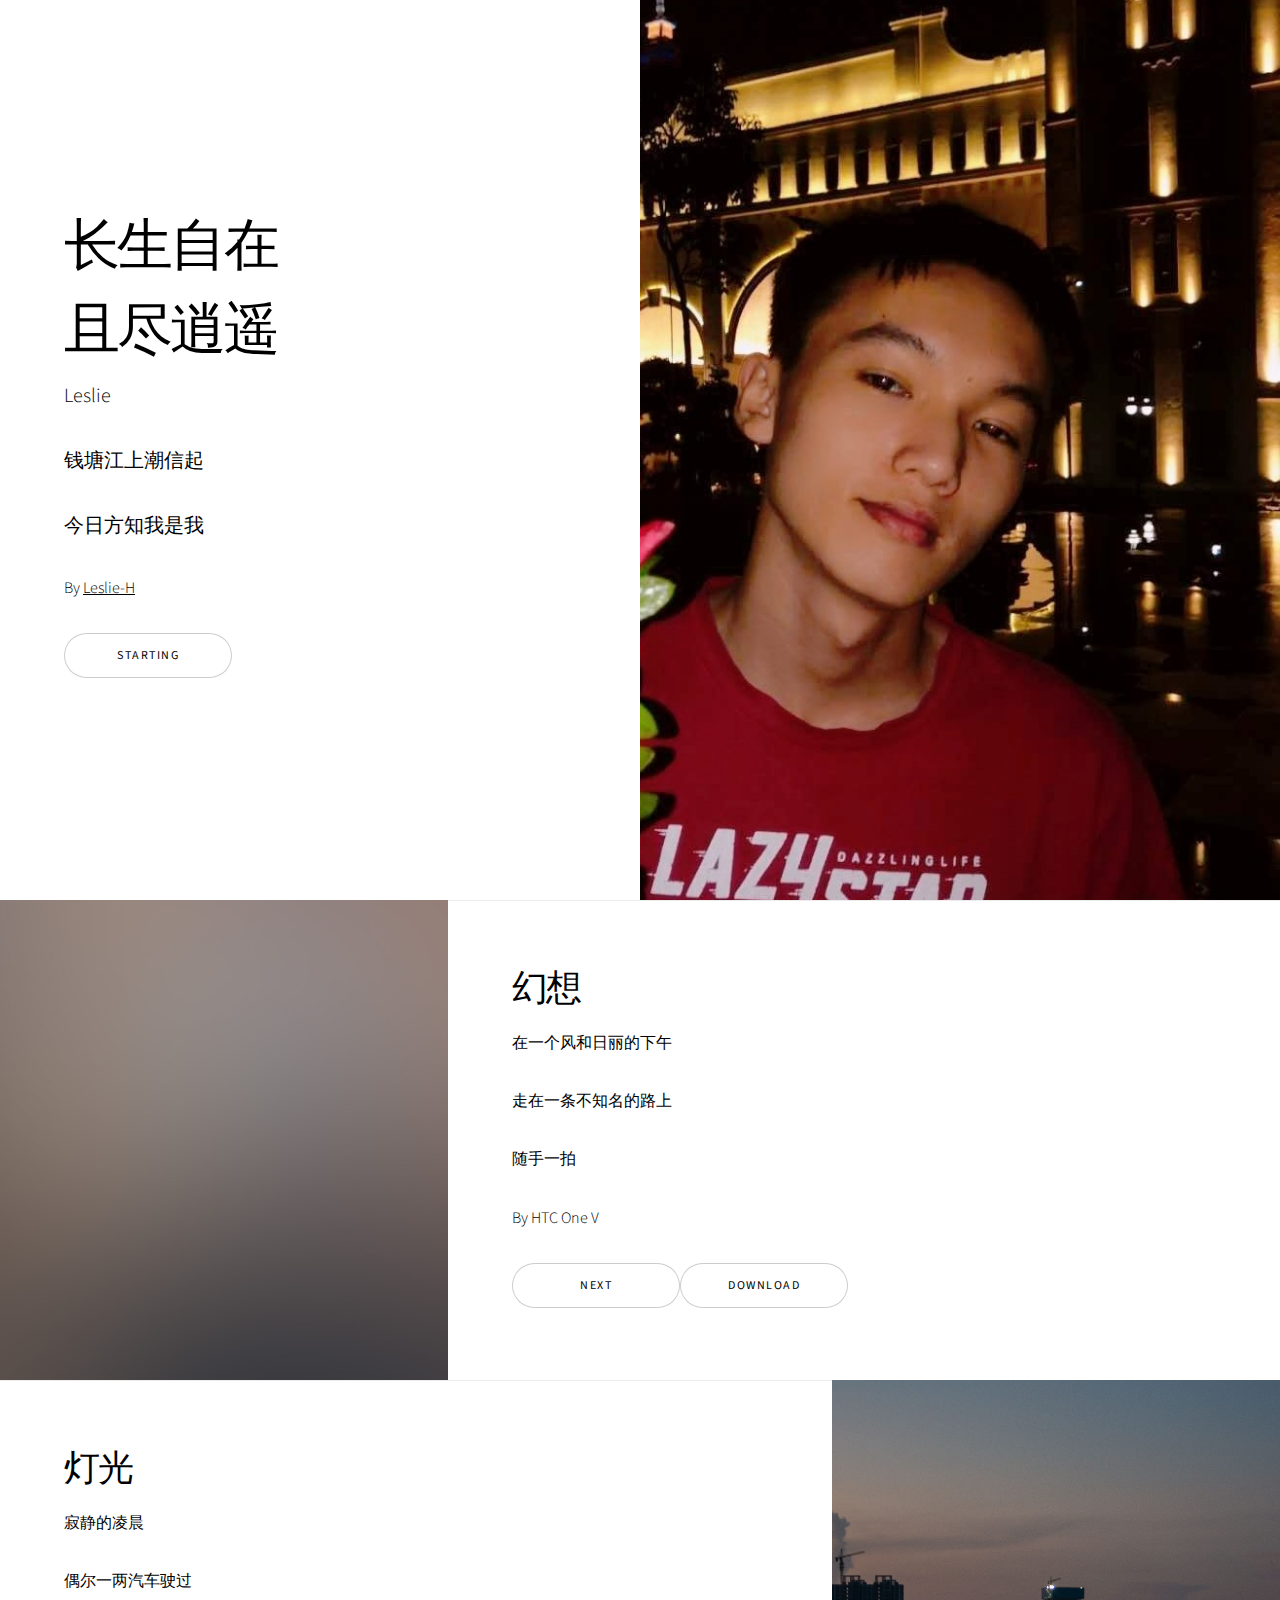
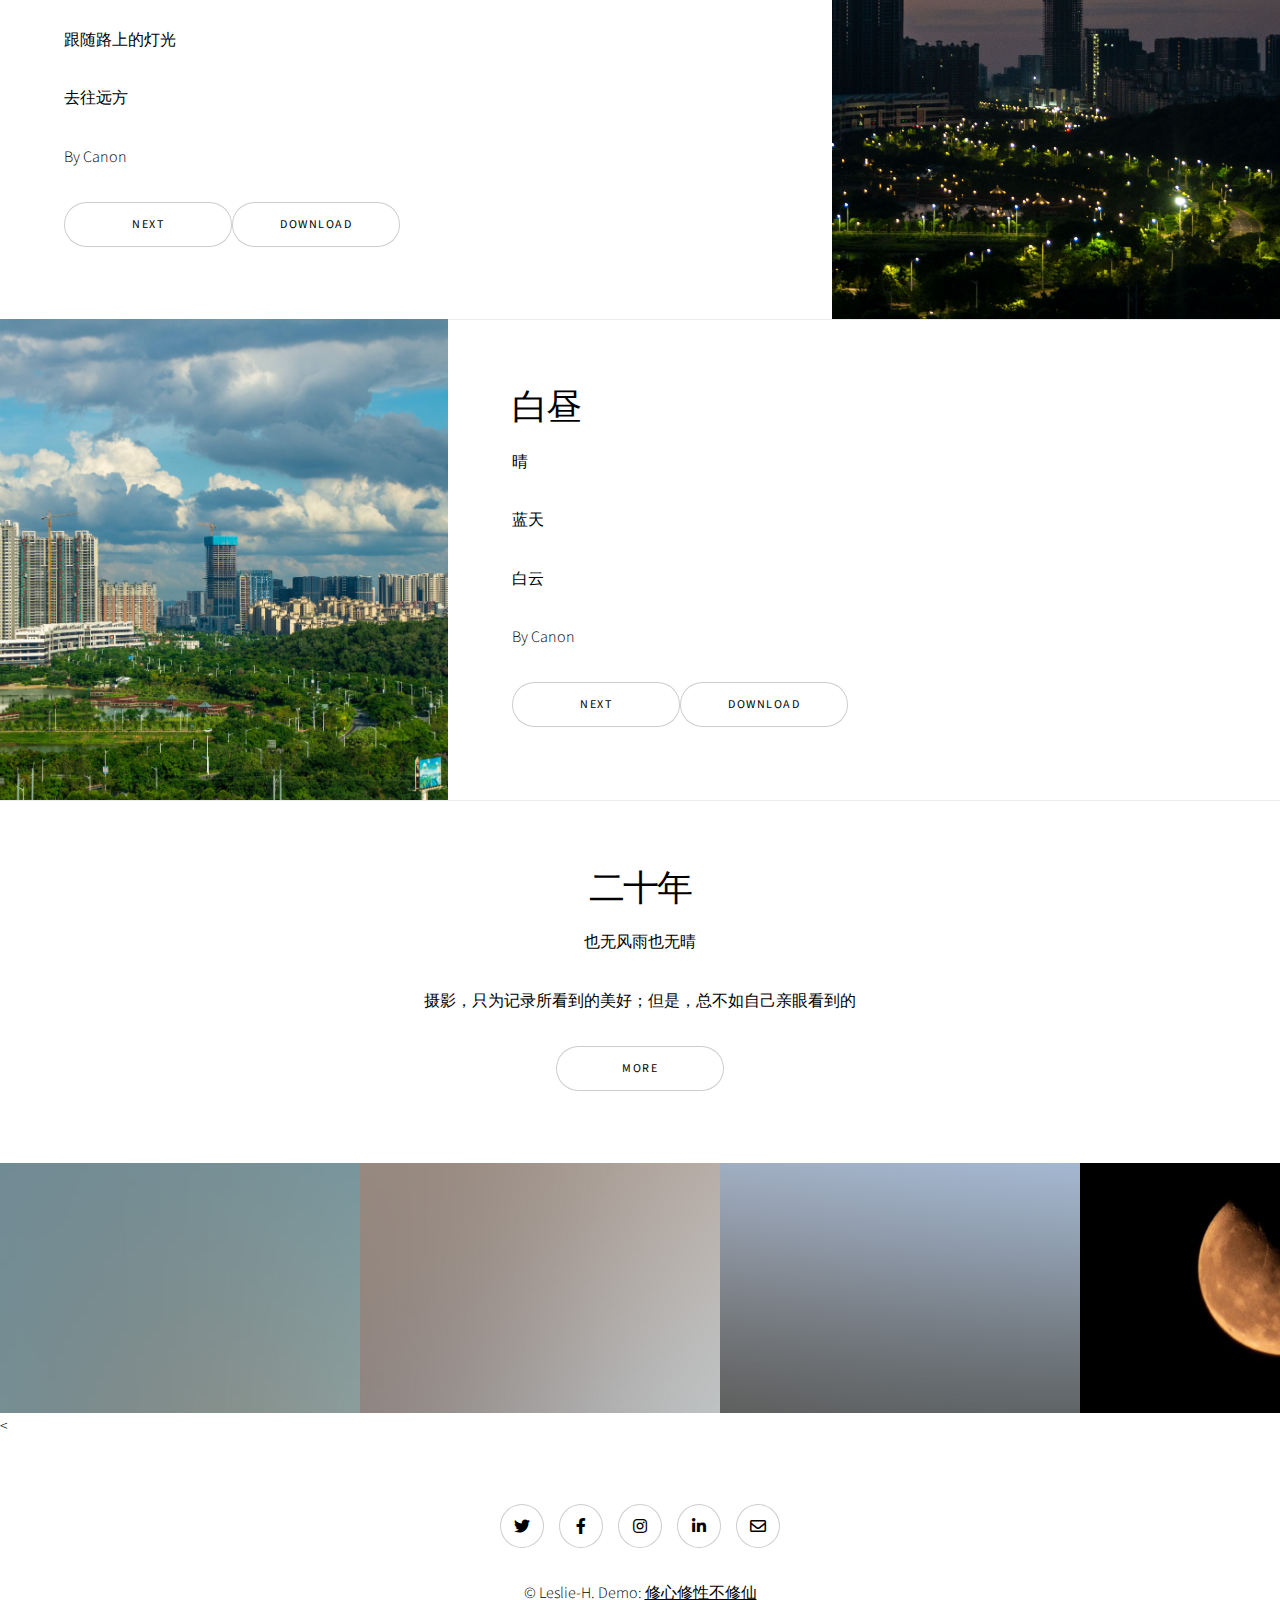
==== commit 9d61126f: "Update index.html" ====
--- a/index.html
+++ b/index.html
@@ -25,9 +25,9 @@
 						<div class="content">
 							<h1>长生自在</h1>
 							<h1>且尽逍遥</h1>
-							<p class="major">我</p>
-							<p class="major">便是我</p>
-							<p class="major">依然是我</p>
+							<p class="major">Leslie</p>
+							<p class="major">钱塘江上潮信起</p>
+							<p class="major">今日方知我是我</p>
 							<p>By	<a href="https://github.com/Leslie-Hung">Leslie-H</a></p>
 							<ul class="actions stacked">
 								<li><a href="#two" class="button big wide smooth-scroll-middle">starting</a></li>
@@ -97,7 +97,7 @@
 							<p>也无风雨也无晴</p>
 							<p>摄影，只为记录所看到的美好；但是，总不如自己亲眼看到的</p>
 							<ul class="actions stacked">
-								<li><a href="letter/Photos/index.html" class="button big wide smooth-scroll-middle">More</a></li>
+								<li><a href="Photos/index.html" class="button big wide smooth-scroll-middle">More</a></li>
 							</ul>
 						</div>
 
@@ -386,7 +386,7 @@
 								<li><a href="#" class="icon brands style2 fa-facebook-f"><span class="label">Facebook</span></a></li>
 								<li><a href="https://www.instagram.com/leslie__hung" class="icon brands style2 fa-instagram"><span class="label">Instagram</span></a></li>
 								<li><a href="#" class="icon brands style2 fa-linkedin-in"><span class="label">LinkedIn</span></a></li>
-								<li><a href="#" class="icon style2 fa-envelope"><span class="label">Email</span></a></li>
+								<li><a href="mailto:Leslie-Hung@outlook.com" class="icon style2 fa-envelope"><span class="label">Email</span></a></li>
 							</ul>
 							<p>&copy; Leslie-H. Demo: <a href="https://github.com/Leslie-Hung/leslie-hung.github.io">修心修性不修仙</a></p>
 						</div>
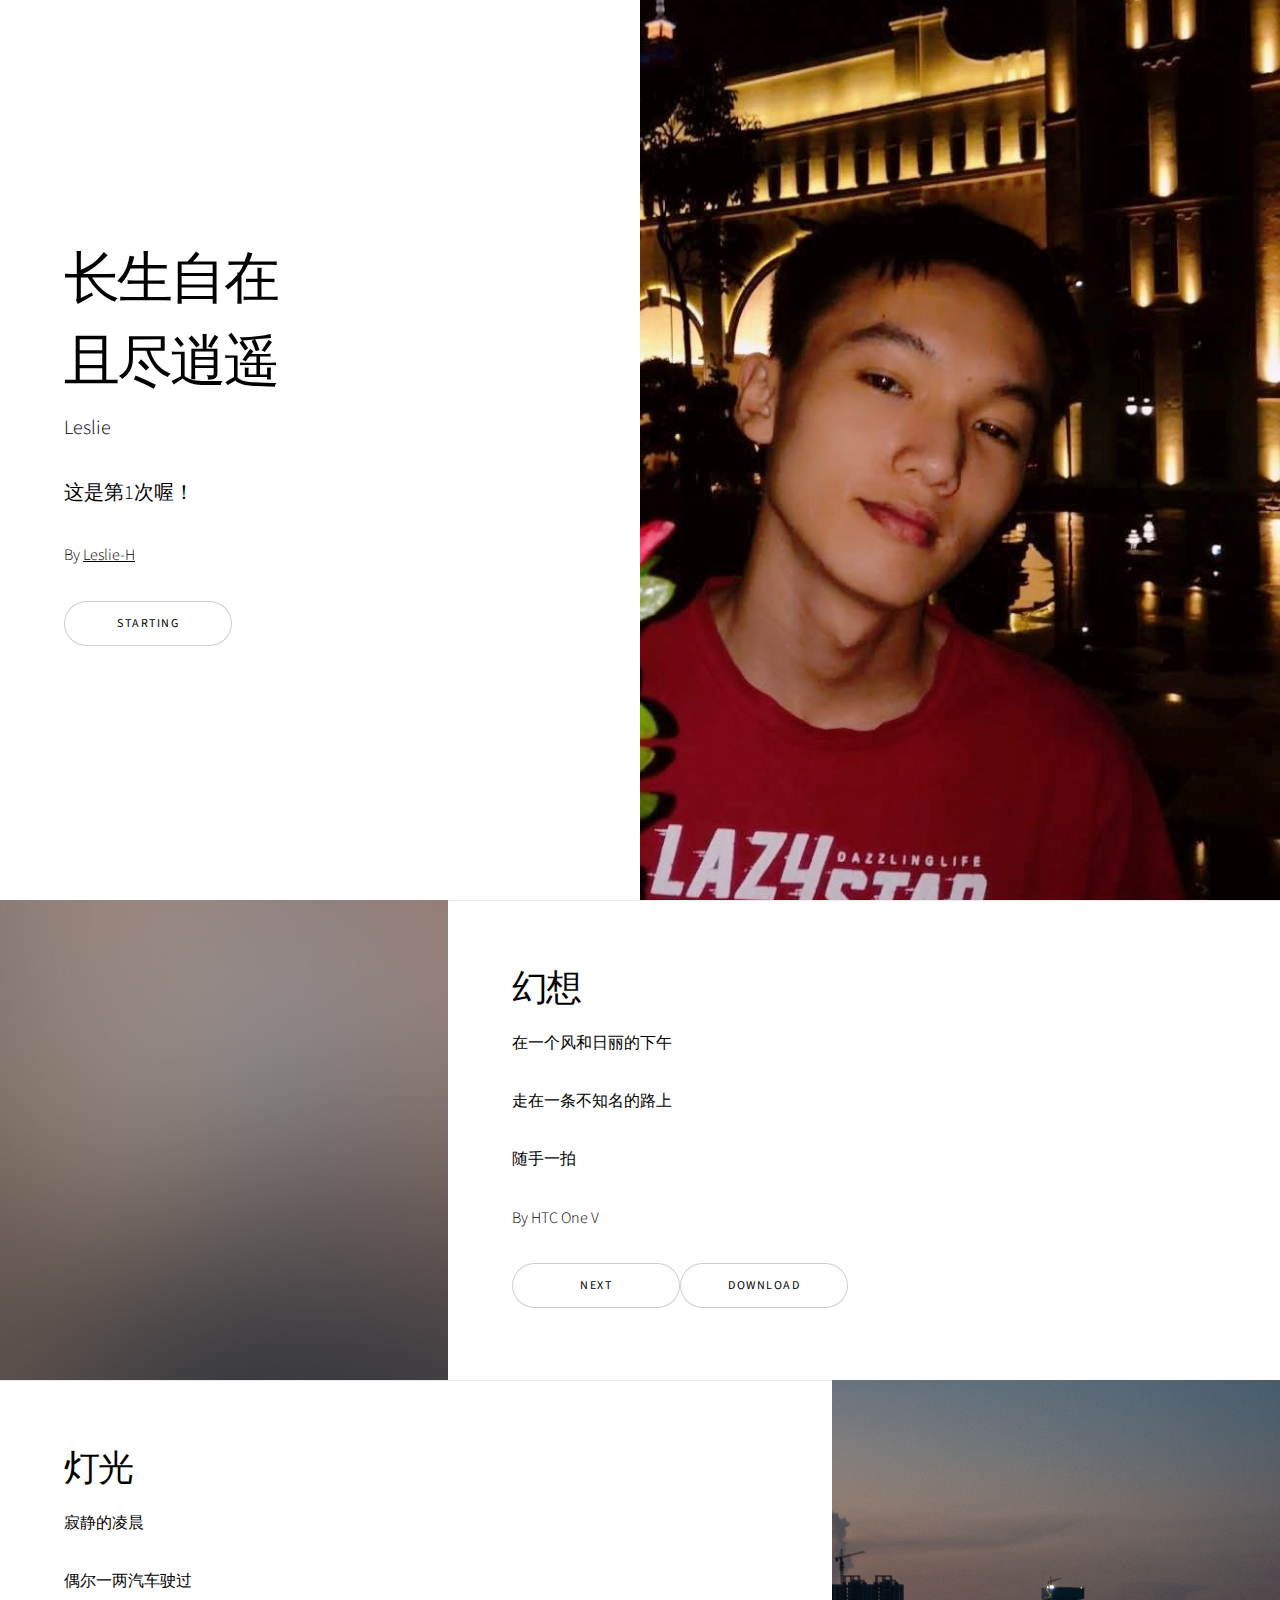
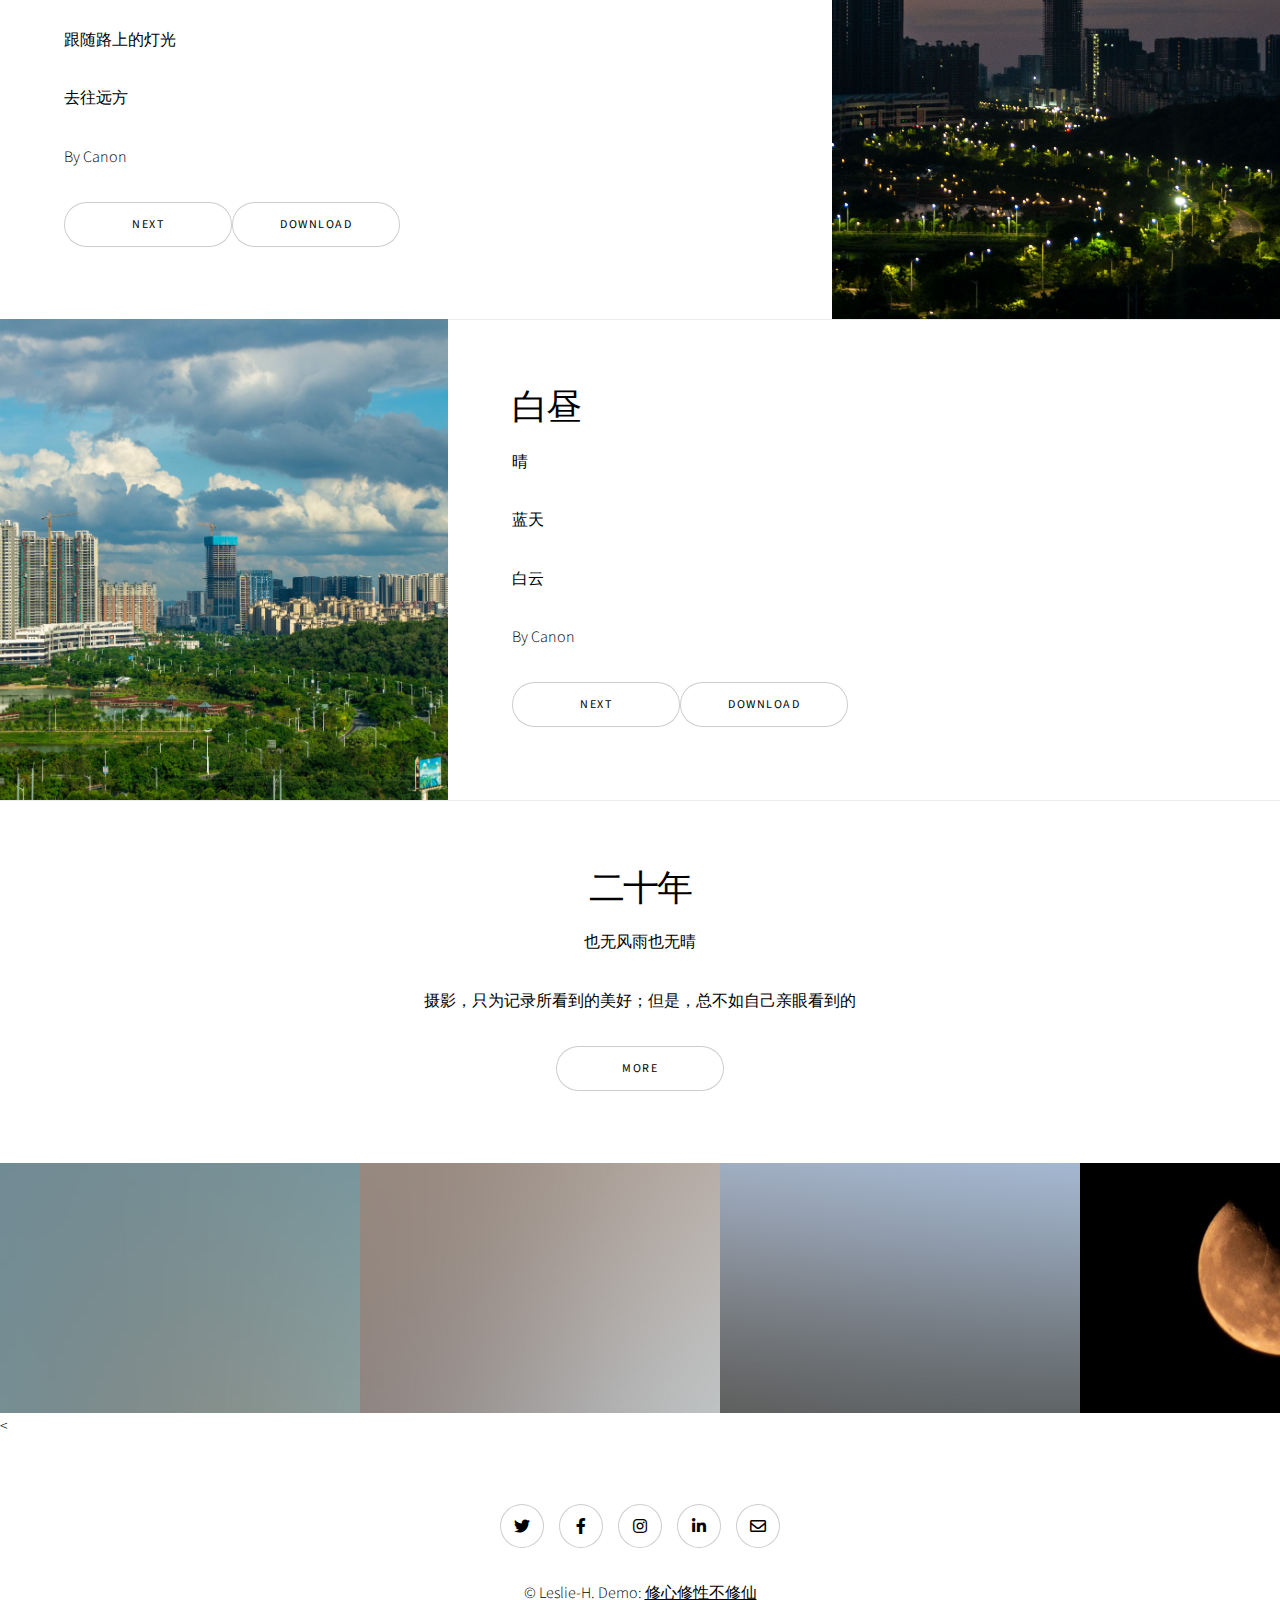
==== commit ca2c16c3: "Update index.html" ====
--- a/index.html
+++ b/index.html
@@ -26,8 +26,7 @@
 							<h1>长生自在</h1>
 							<h1>且尽逍遥</h1>
 							<p class="major">Leslie</p>
-							<p class="major">钱塘江上潮信起</p>
-							<p class="major">今日方知我是我</p>
+							<p class="major">这是第<span id="visitsnum" style="width: 100px;height: 20px;"></span>次喔！</p>
 							<p>By	<a href="https://github.com/Leslie-Hung">Leslie-H</a></p>
 							<ul class="actions stacked">
 								<li><a href="#two" class="button big wide smooth-scroll-middle">starting</a></li>
@@ -403,6 +402,67 @@
 			<script src="assets/js/util.js"></script>
 			<script src="assets/js/main.js"></script>
 			<script src="https://s.pageclip.co/v1/pageclip.js" charset="utf-8"></script>
+			<section class="banner style1 orient-left content-align-left image-position-right fullscreen onload-image-fade-in onload-content-fade-right">
+		<!--Visitor Counter-->
+						<script language="JavaScript">
+							window.onload=function setValue(){
+							var caution = false
+
+							function setCookie(name, value, expires, path, domain, secure) {
+							var curCookie = name + "=" + escape(value) +
+								((expires) ? "; expires=" + expires.toGMTString() : "") +
+								((path) ? "; path=" + path : "") +
+								((domain) ? "; domain=" + domain : "") +
+								((secure) ? "; secure" : "")
+							if (!caution || (name + "=" + escape(value)).length <= 4000)
+								document.cookie = curCookie
+							else
+							if (confirm("Cookie exceeds 4KB and will be cut!"))
+								document.cookie = curCookie
+							}
+
+							function getCookie(name) {
+							var prefix = name + "="
+							var cookieStartIndex = document.cookie.indexOf(prefix)
+							if (cookieStartIndex == -1)
+								return null
+							var cookieEndIndex = document.cookie.indexOf(";", cookieStartIndex + prefix.length)
+							if (cookieEndIndex == -1)
+								cookieEndIndex = document.cookie.length
+							return unescape(document.cookie.substring(cookieStartIndex + prefix.length, cookieEndIndex))
+							}
+
+							function deleteCookie(name, path, domain) {
+							if (getCookie(name)) {
+								document.cookie = name + "=" +
+								((path) ? "; path=" + path : "") +
+								((domain) ? "; domain=" + domain : "") +
+								"; expires=Thu, 01-Jan-70 00:00:01 GMT"
+							}
+							}
+
+							function fixDate(date) {
+							var base = new Date(0)
+							var skew = base.getTime()
+							if (skew > 0)
+								date.setTime(date.getTime() - skew)
+							}
+							var now = new Date()
+							fixDate(now)
+							now.setTime(now.getTime() + 365 * 24 * 60 * 60 * 1000)
+							var visits = getCookie("counter")
+							if (!visits)
+							visits = 1
+							else
+							visits = parseInt(visits) + 1
+							setCookie("counter", visits, now)
+							// document.write("欢迎您的第" + visits + "次光临！")
+								document.getElementById('visitsnum').innerText=visits
+								// document.getElementById('visitsnum').value=visits
+								// $('#visitsnum').text(visits)
+							}
+							// -->
+						</script>
 
 	</body>
 </html>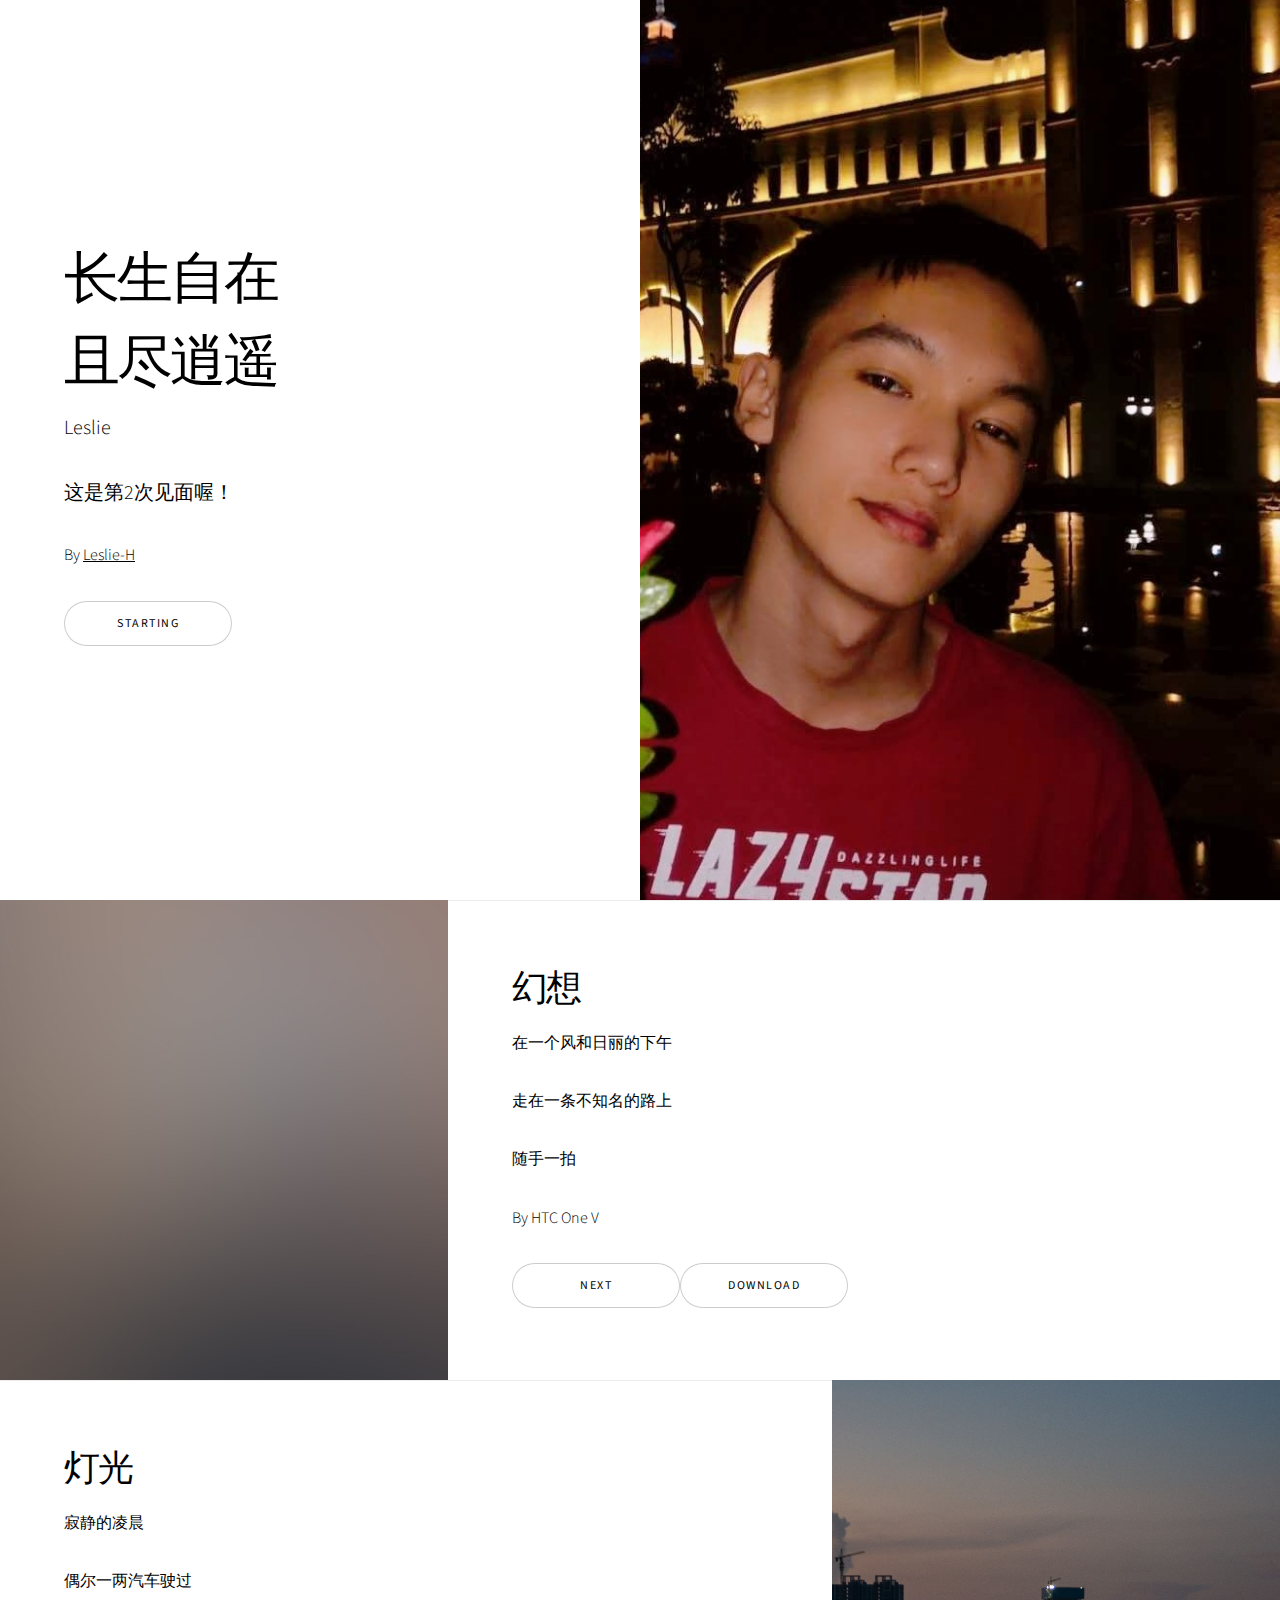
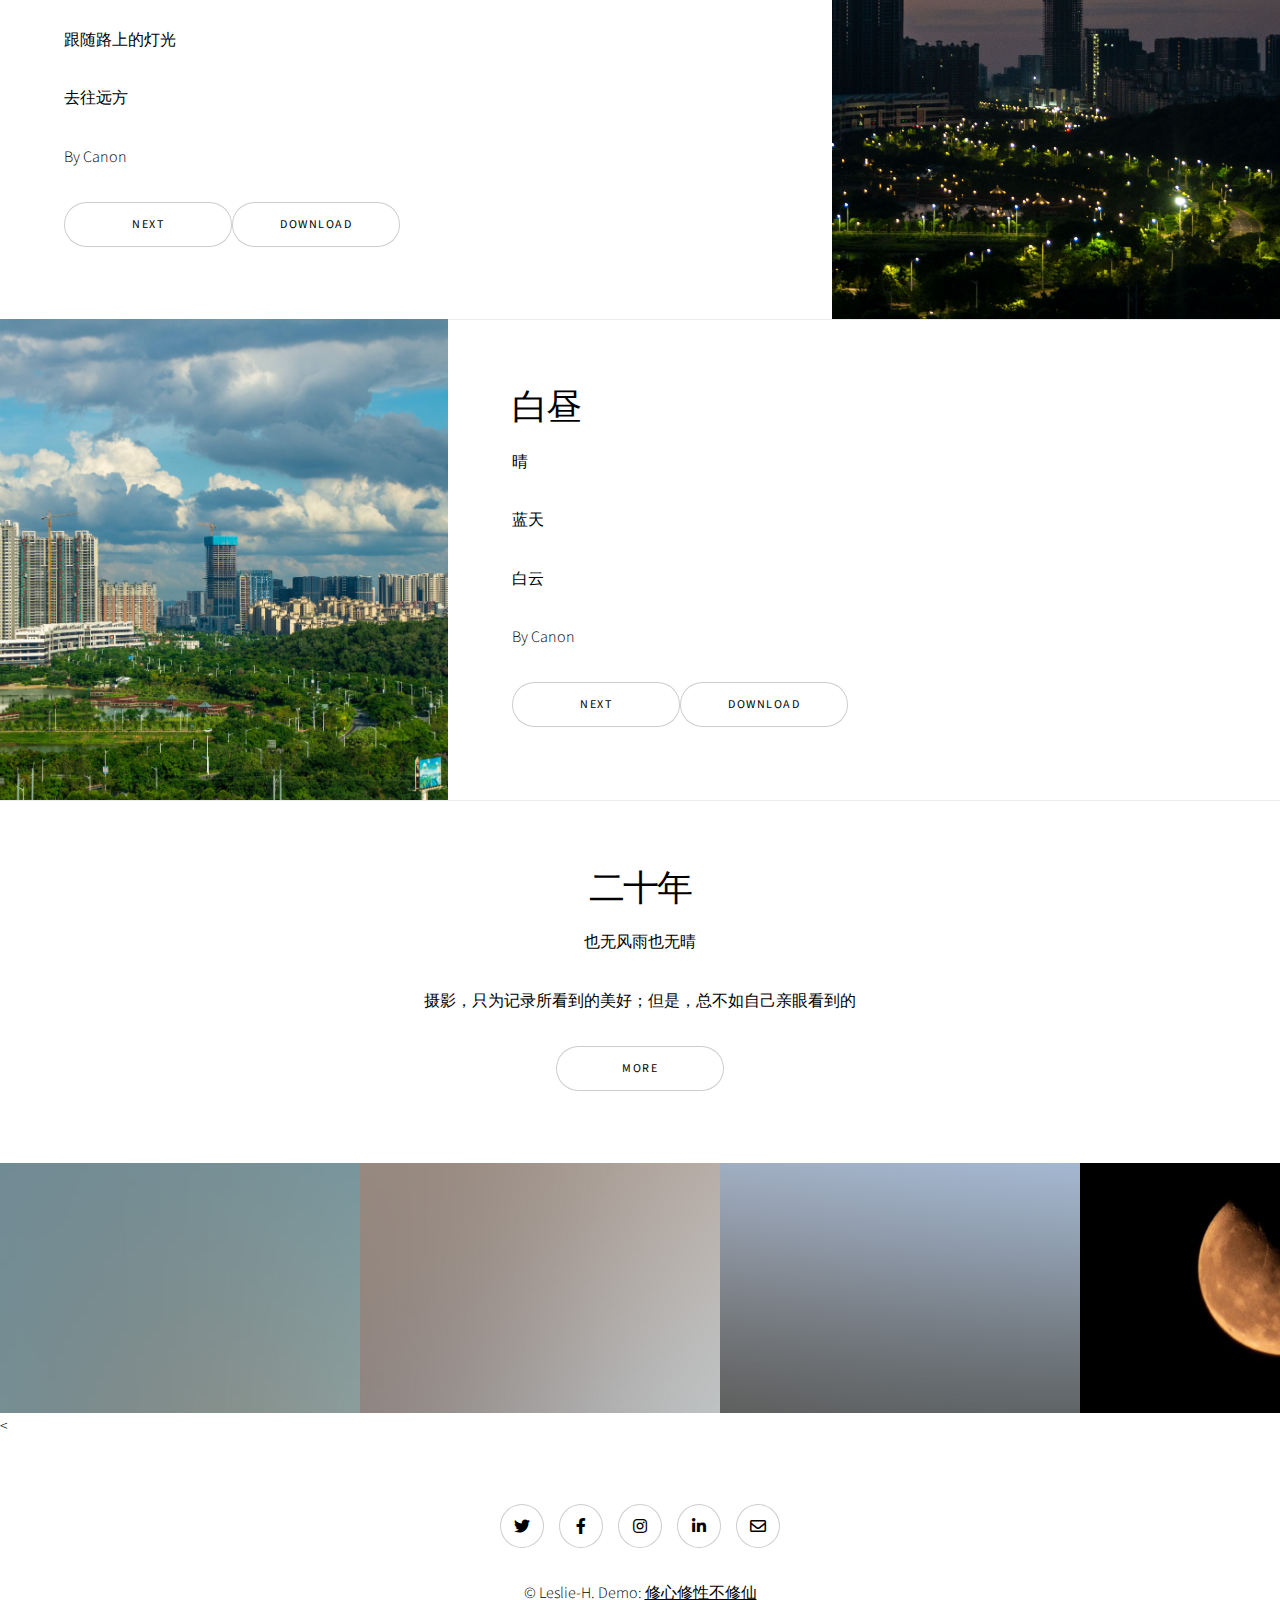
==== commit 381056a8: "Update index.html" ====
--- a/index.html
+++ b/index.html
@@ -26,7 +26,7 @@
 							<h1>长生自在</h1>
 							<h1>且尽逍遥</h1>
 							<p class="major">Leslie</p>
-							<p class="major">这是第<span id="visitsnum" style="width: 100px;height: 20px;"></span>次喔！</p>
+							<p class="major">这是第<span id="visitsnum" style="width: 100px;height: 20px;"></span>次见面喔！</p>
 							<p>By	<a href="https://github.com/Leslie-Hung">Leslie-H</a></p>
 							<ul class="actions stacked">
 								<li><a href="#two" class="button big wide smooth-scroll-middle">starting</a></li>
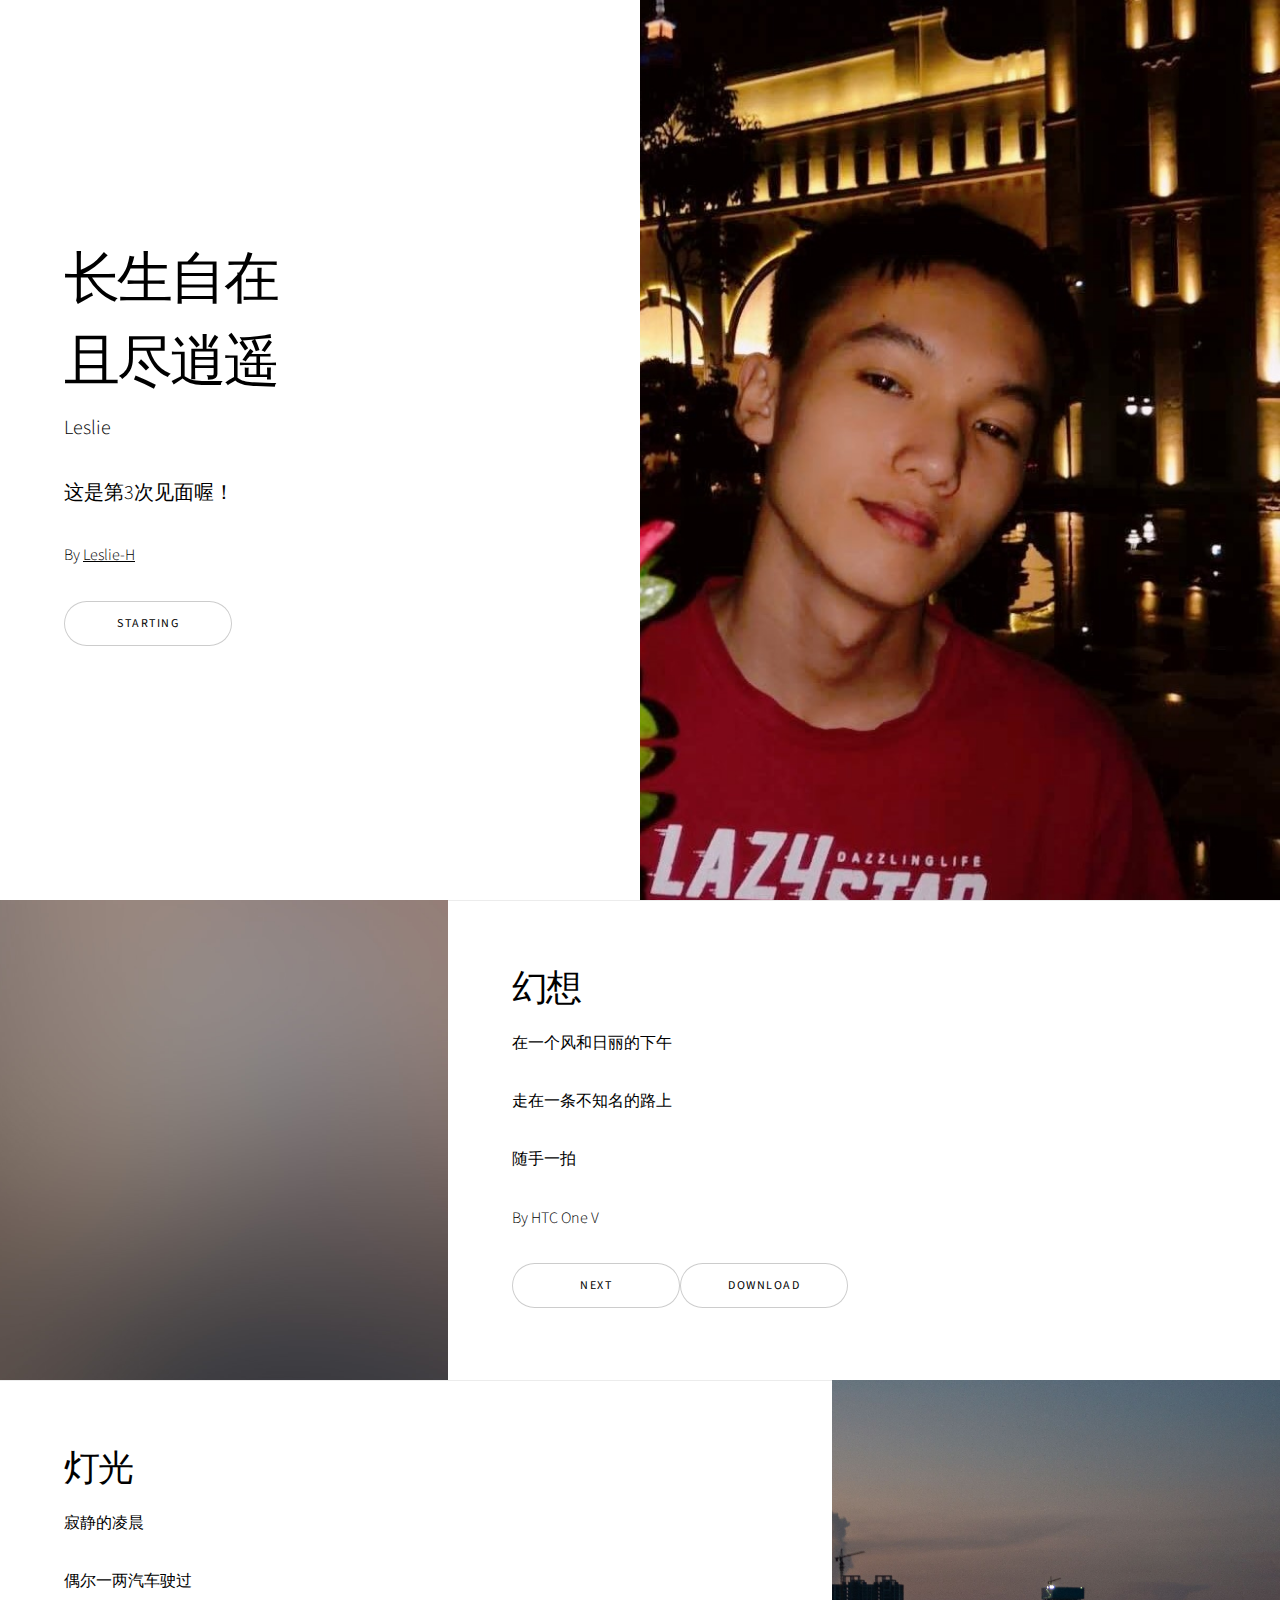
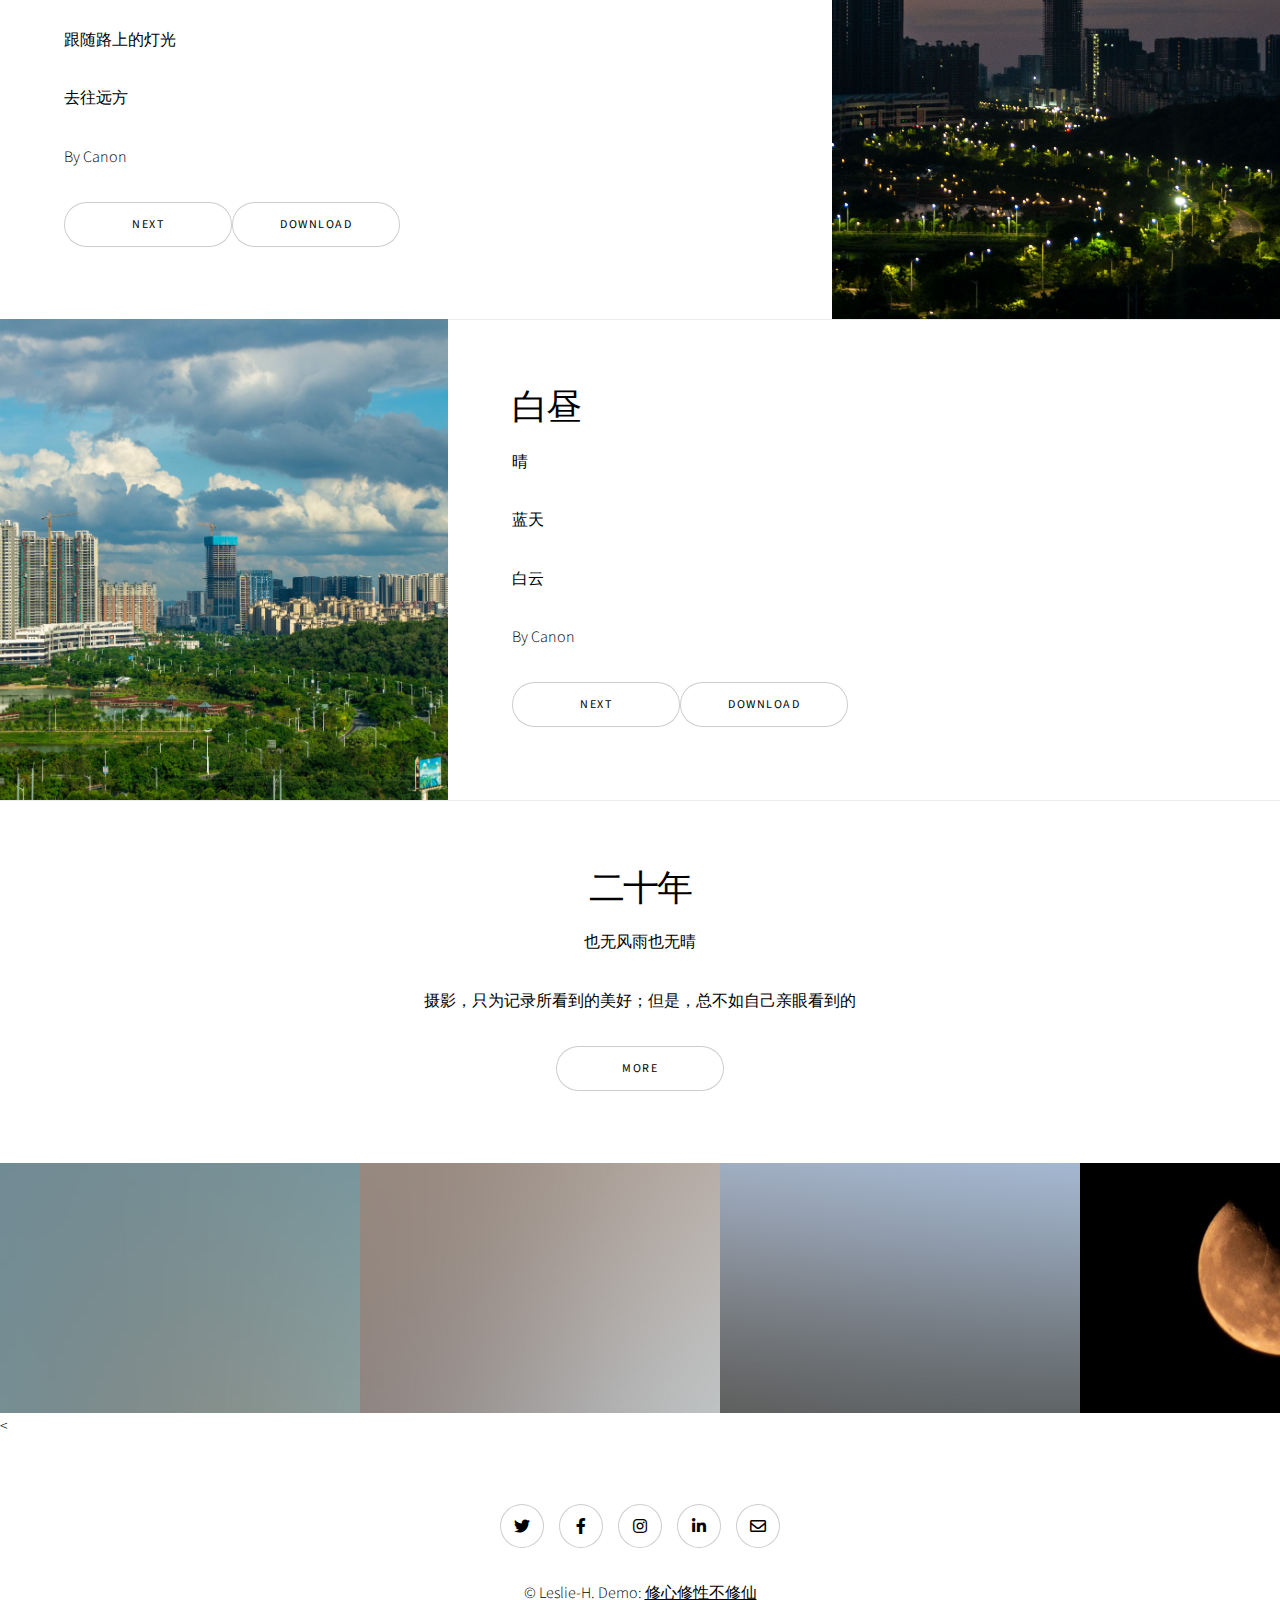
==== commit c322f7ff: "Update index.html" ====
--- a/index.html
+++ b/index.html
@@ -404,65 +404,65 @@
 			<script src="https://s.pageclip.co/v1/pageclip.js" charset="utf-8"></script>
 			<section class="banner style1 orient-left content-align-left image-position-right fullscreen onload-image-fade-in onload-content-fade-right">
 		<!--Visitor Counter-->
-						<script language="JavaScript">
-							window.onload=function setValue(){
-							var caution = false
-
-							function setCookie(name, value, expires, path, domain, secure) {
-							var curCookie = name + "=" + escape(value) +
-								((expires) ? "; expires=" + expires.toGMTString() : "") +
-								((path) ? "; path=" + path : "") +
-								((domain) ? "; domain=" + domain : "") +
-								((secure) ? "; secure" : "")
-							if (!caution || (name + "=" + escape(value)).length <= 4000)
-								document.cookie = curCookie
-							else
-							if (confirm("Cookie exceeds 4KB and will be cut!"))
-								document.cookie = curCookie
-							}
-
-							function getCookie(name) {
-							var prefix = name + "="
-							var cookieStartIndex = document.cookie.indexOf(prefix)
-							if (cookieStartIndex == -1)
-								return null
-							var cookieEndIndex = document.cookie.indexOf(";", cookieStartIndex + prefix.length)
-							if (cookieEndIndex == -1)
-								cookieEndIndex = document.cookie.length
-							return unescape(document.cookie.substring(cookieStartIndex + prefix.length, cookieEndIndex))
-							}
-
-							function deleteCookie(name, path, domain) {
-							if (getCookie(name)) {
-								document.cookie = name + "=" +
-								((path) ? "; path=" + path : "") +
-								((domain) ? "; domain=" + domain : "") +
-								"; expires=Thu, 01-Jan-70 00:00:01 GMT"
-							}
-							}
-
-							function fixDate(date) {
-							var base = new Date(0)
-							var skew = base.getTime()
-							if (skew > 0)
-								date.setTime(date.getTime() - skew)
-							}
-							var now = new Date()
-							fixDate(now)
-							now.setTime(now.getTime() + 365 * 24 * 60 * 60 * 1000)
-							var visits = getCookie("counter")
-							if (!visits)
-							visits = 1
-							else
-							visits = parseInt(visits) + 1
-							setCookie("counter", visits, now)
-							// document.write("欢迎您的第" + visits + "次光临！")
-								document.getElementById('visitsnum').innerText=visits
-								// document.getElementById('visitsnum').value=visits
-								// $('#visitsnum').text(visits)
-							}
-							// -->
-						</script>
+			<script language="JavaScript">
+				window.onload=function setValue(){
+				var caution = false
+
+				function setCookie(name, value, expires, path, domain, secure) {
+				var curCookie = name + "=" + escape(value) +
+					((expires) ? "; expires=" + expires.toGMTString() : "") +
+					((path) ? "; path=" + path : "") +
+					((domain) ? "; domain=" + domain : "") +
+					((secure) ? "; secure" : "")
+				if (!caution || (name + "=" + escape(value)).length <= 4000)
+					document.cookie = curCookie
+				else
+				if (confirm("Cookie exceeds 4KB and will be cut!"))
+					document.cookie = curCookie
+				}
+
+				function getCookie(name) {
+				var prefix = name + "="
+				var cookieStartIndex = document.cookie.indexOf(prefix)
+				if (cookieStartIndex == -1)
+					return null
+				var cookieEndIndex = document.cookie.indexOf(";", cookieStartIndex + prefix.length)
+				if (cookieEndIndex == -1)
+					cookieEndIndex = document.cookie.length
+				return unescape(document.cookie.substring(cookieStartIndex + prefix.length, cookieEndIndex))
+				}
+
+				function deleteCookie(name, path, domain) {
+				if (getCookie(name)) {
+					document.cookie = name + "=" +
+					((path) ? "; path=" + path : "") +
+					((domain) ? "; domain=" + domain : "") +
+					"; expires=Thu, 01-Jan-70 00:00:01 GMT"
+				}
+				}
+
+				function fixDate(date) {
+				var base = new Date(0)
+				var skew = base.getTime()
+				if (skew > 0)
+					date.setTime(date.getTime() - skew)
+				}
+				var now = new Date()
+				fixDate(now)
+				now.setTime(now.getTime() + 365 * 24 * 60 * 60 * 1000)
+				var visits = getCookie("counter")
+				if (!visits)
+				visits = 1
+				else
+				visits = parseInt(visits) + 1
+				setCookie("counter", visits, now)
+				// document.write("欢迎您的第" + visits + "次光临！")
+					document.getElementById('visitsnum').innerText=visits
+					// document.getElementById('visitsnum').value=visits
+					// $('#visitsnum').text(visits)
+				}
+				// -->
+			</script>
 
 	</body>
 </html>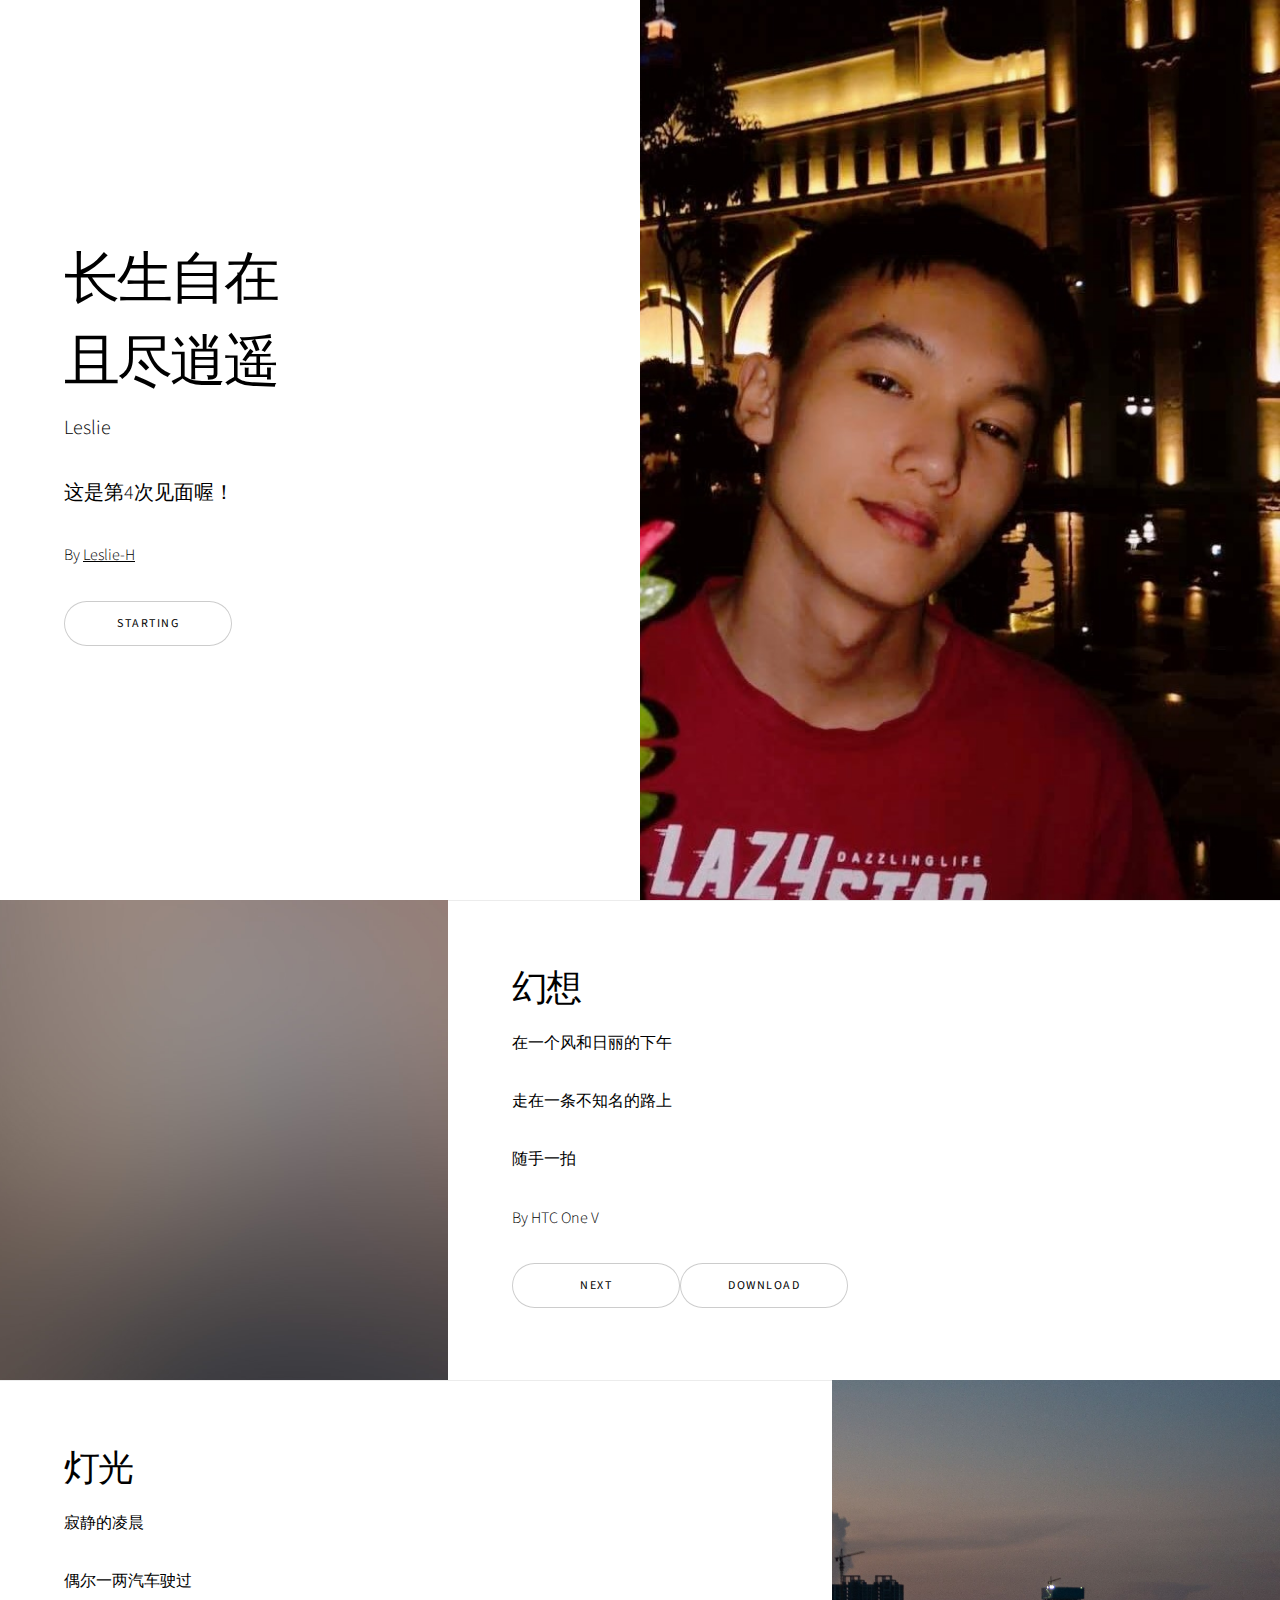
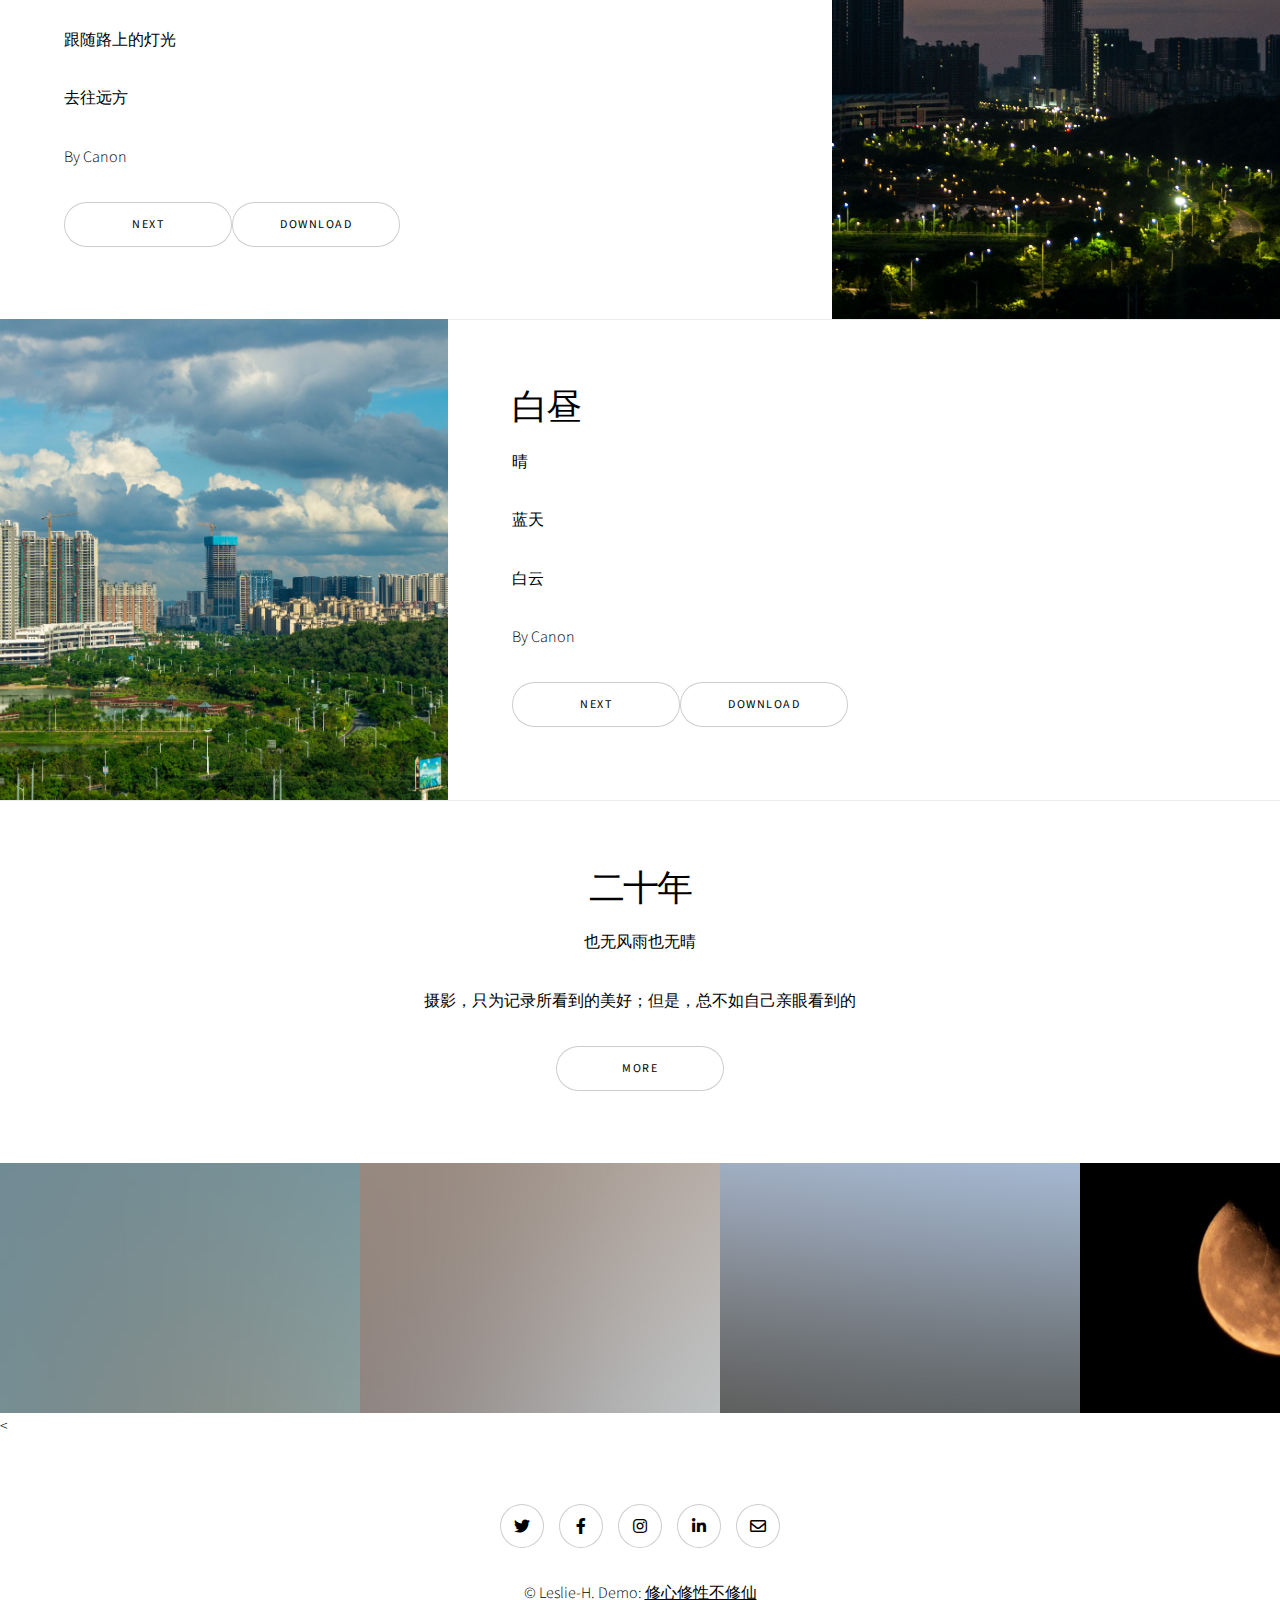
==== commit 9316bff3: "Update index.html" ====
--- a/index.html
+++ b/index.html
@@ -14,8 +14,13 @@
 		<link rel="stylesheet" href="assets/css/main.css" />
 		<noscript><link rel="stylesheet" href="assets/css/noscript.css" /></noscript>
 		<link rel="stylesheet" href="https://s.pageclip.co/v1/pageclip.css" media="screen">
+		<meta name="viewport" content="width=device-width, initial-scale=1.0">
+		<link rel="stylesheet" href="http://www.openglobus.org/og.css" type="text/css" />
+		<script src="http://www.openglobus.org/og.js"></script>
+		<script src="http://www.openglobus.org/og.umd.js?28"></script>
 	</head>
 	<body class="is-preload">
+		<div id="globus" ></div>
 
 		<!-- Wrapper -->
 			<div id="wrapper" class="divided">
@@ -464,5 +469,47 @@
 				// -->
 			</script>
 
+
+			<script>
+				    var osm = new og.layer.XYZ("OpenStreetMap", {
+						isBaseLayer: true,
+						url: "//{s}.tile.openstreetmap.org/{z}/{x}/{y}.png",
+						visibility: true,
+						attribution: 'Data @ OpenStreetMap contributors, ODbL'
+					});
+
+					var globus = new og.Globe({
+						"target": "globus",
+						"name": "Earth",
+						"terrain": new og.terrain.GlobusTerrain(),
+						"layers": [osm],
+						"autoActivated": true,
+						"viewExtent": [113, -23, 180, 100]
+					});
+
+					new og.layer.Vector("Markers", {
+						clampToGround: true
+					})
+						.addTo(globus.planet)
+						.add(new og.Entity({
+							lonlat: [5.73, 45.183],
+							label: {
+								// text: "Hi, Globus!",
+								outline: 0.77,
+								outlineColor: "rgba(255,255,255,.4)",
+								size: 27,
+								color: "black",
+								offset: [10, -2]
+							},
+							billboard: {
+								src: "./marker.png",
+								width: 64,
+								height: 64,
+								offset: [0, 32]
+							}
+						}));
+			</script>
+
+
 	</body>
 </html>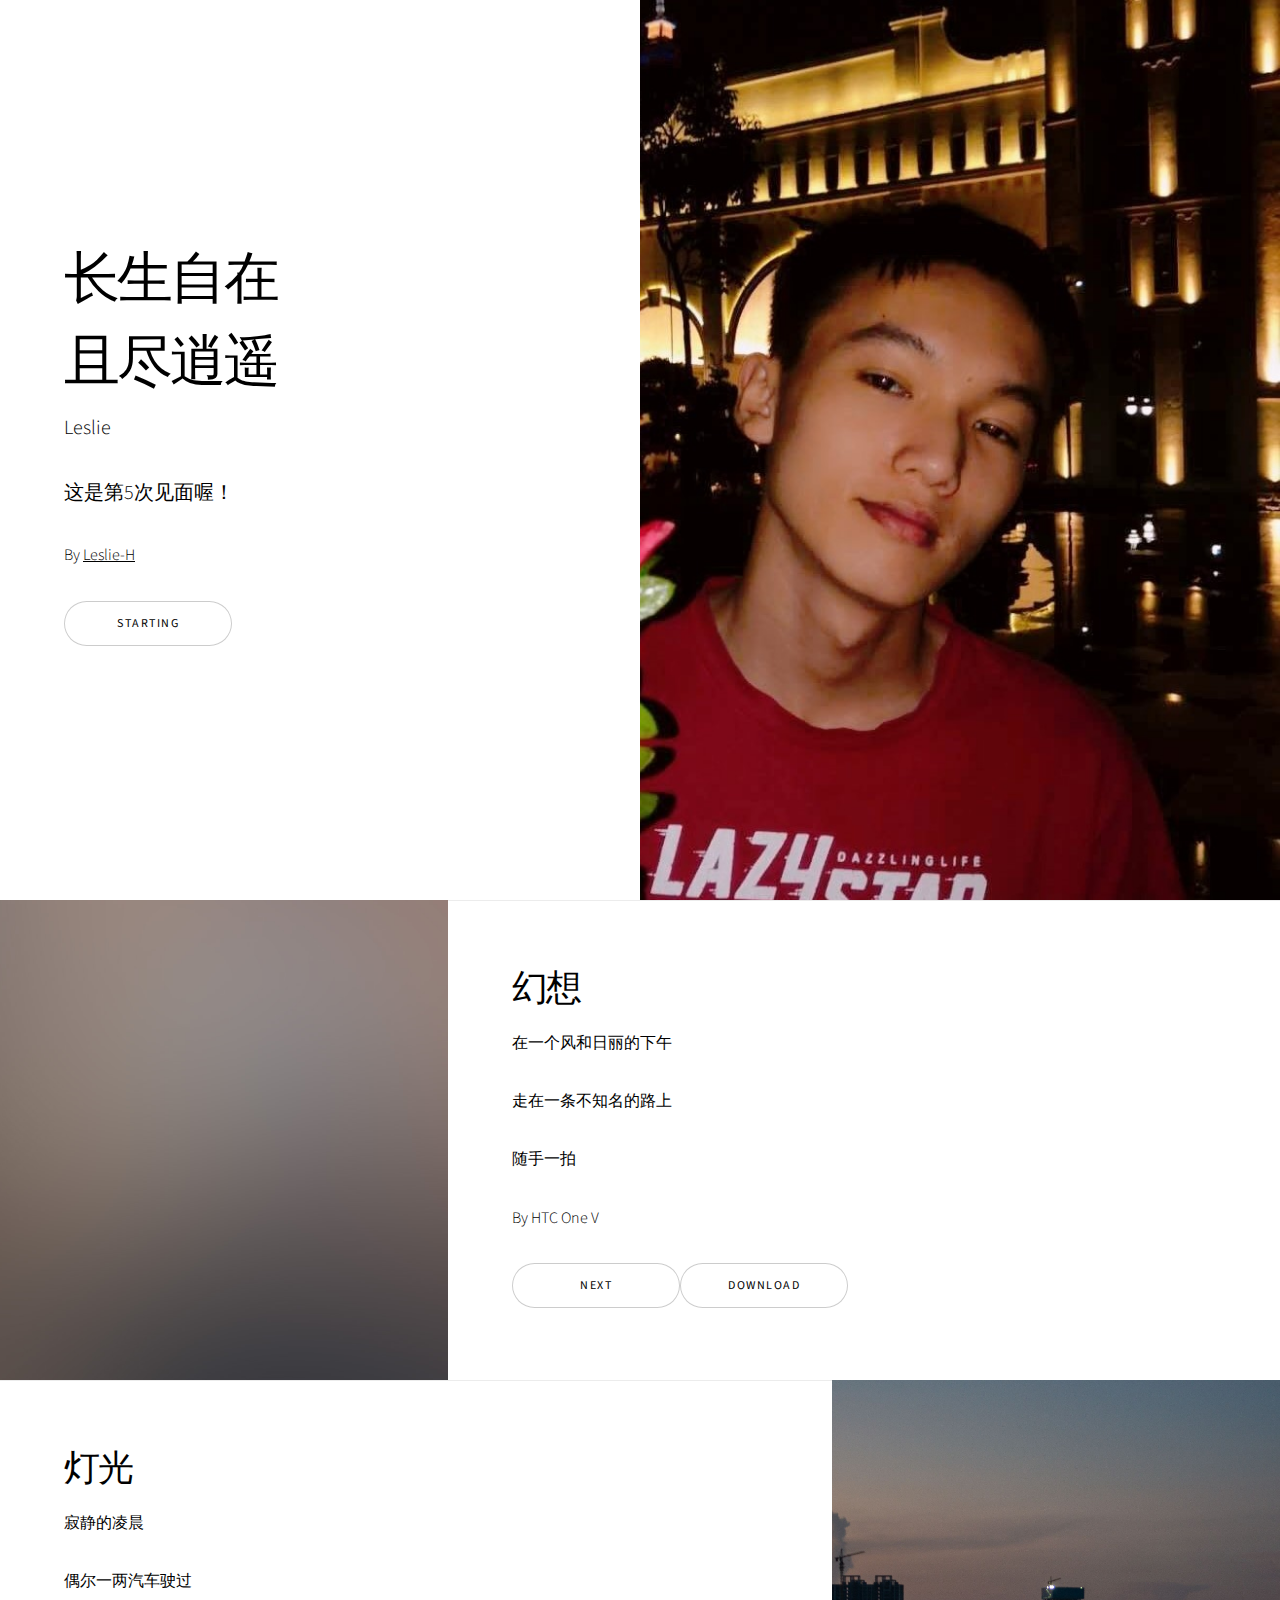
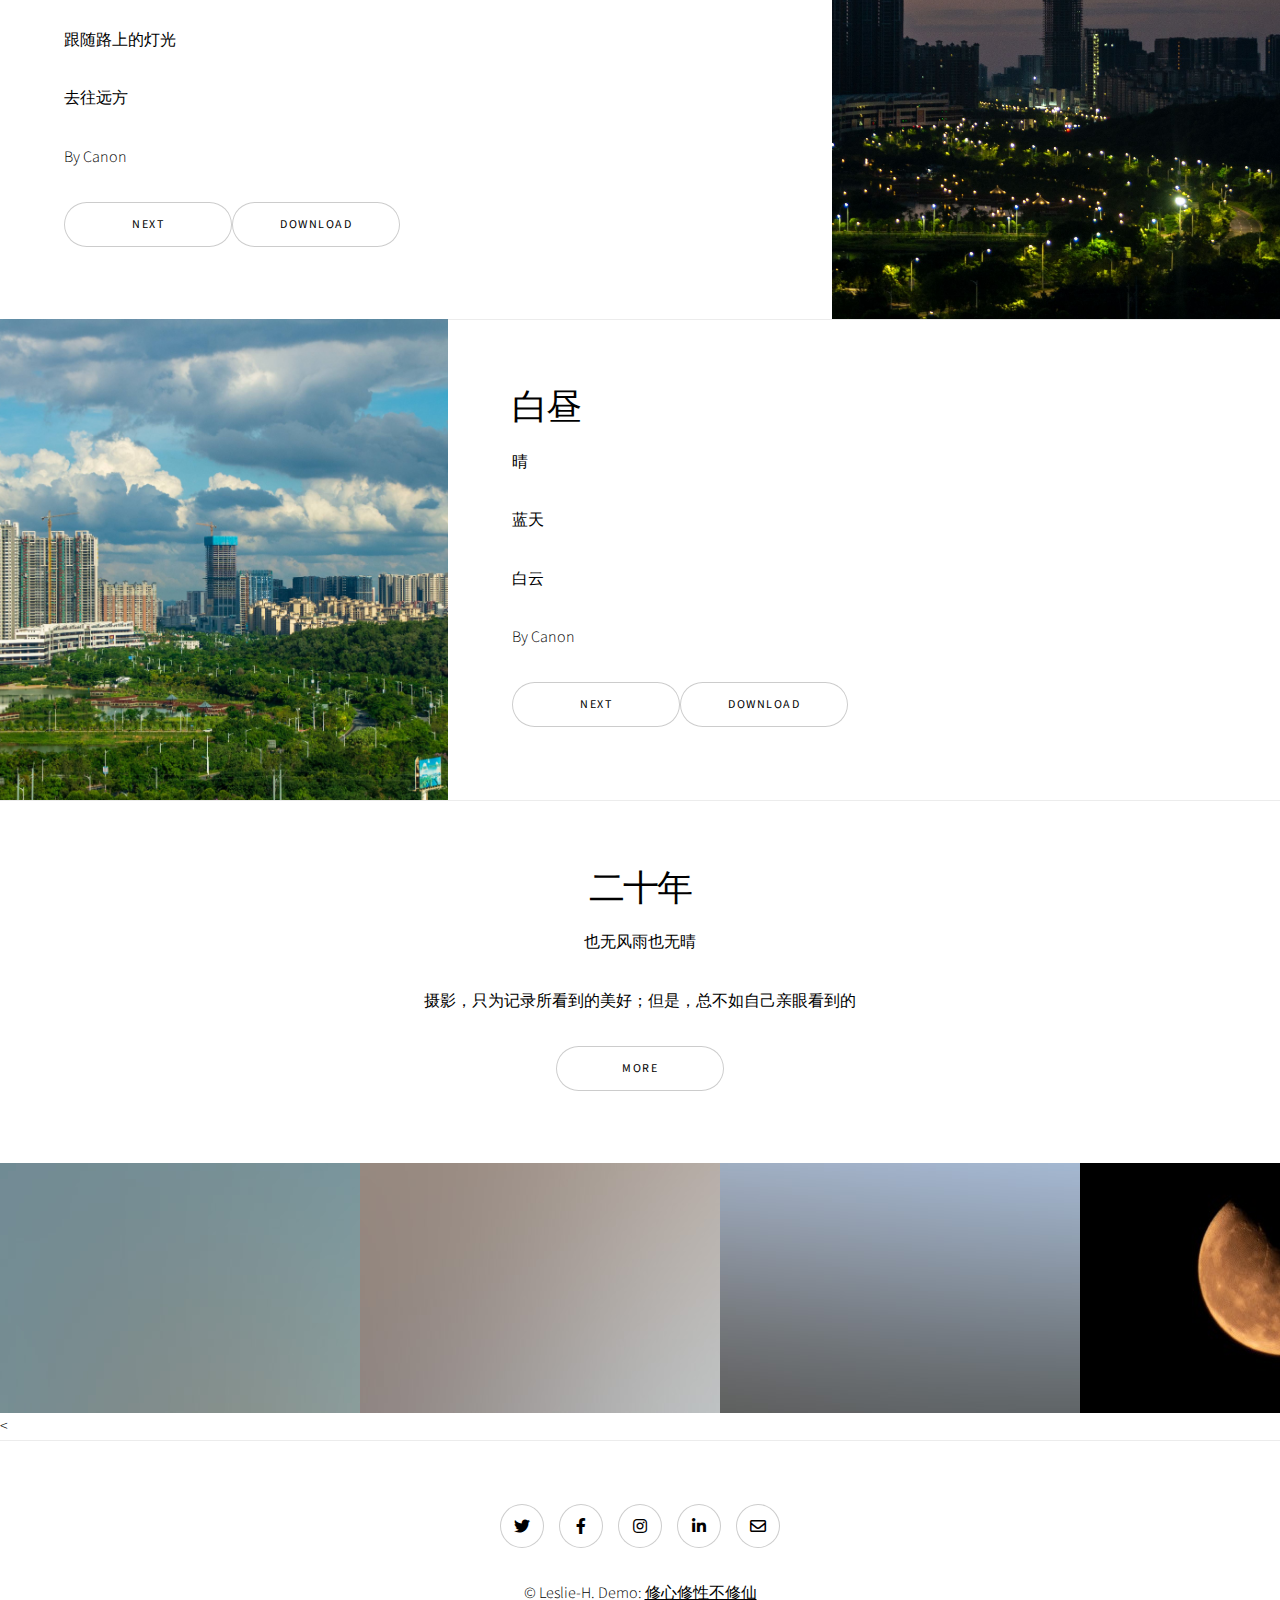
==== commit 92637057: "Update index.html" ====
--- a/index.html
+++ b/index.html
@@ -17,10 +17,8 @@
 		<meta name="viewport" content="width=device-width, initial-scale=1.0">
 		<link rel="stylesheet" href="http://www.openglobus.org/og.css" type="text/css" />
 		<script src="http://www.openglobus.org/og.js"></script>
-		<script src="http://www.openglobus.org/og.umd.js?28"></script>
-	</head>
 	<body class="is-preload">
-		<div id="globus" ></div>
+		<div id="globus" style="width:100%"></div>
 
 		<!-- Wrapper -->
 			<div id="wrapper" class="divided">
@@ -379,8 +377,8 @@
 								</ul>
 							</form>
  -->
-						</div>
-					</section>
+						<!-- </div>
+					</section> -->
 
 				<!-- Footer -->
 					<footer class="wrapper style1 align-center">
@@ -407,7 +405,6 @@
 			<script src="assets/js/util.js"></script>
 			<script src="assets/js/main.js"></script>
 			<script src="https://s.pageclip.co/v1/pageclip.js" charset="utf-8"></script>
-			<section class="banner style1 orient-left content-align-left image-position-right fullscreen onload-image-fade-in onload-content-fade-right">
 		<!--Visitor Counter-->
 			<script language="JavaScript">
 				window.onload=function setValue(){
@@ -509,7 +506,5 @@
 							}
 						}));
 			</script>
-
-
 	</body>
 </html>